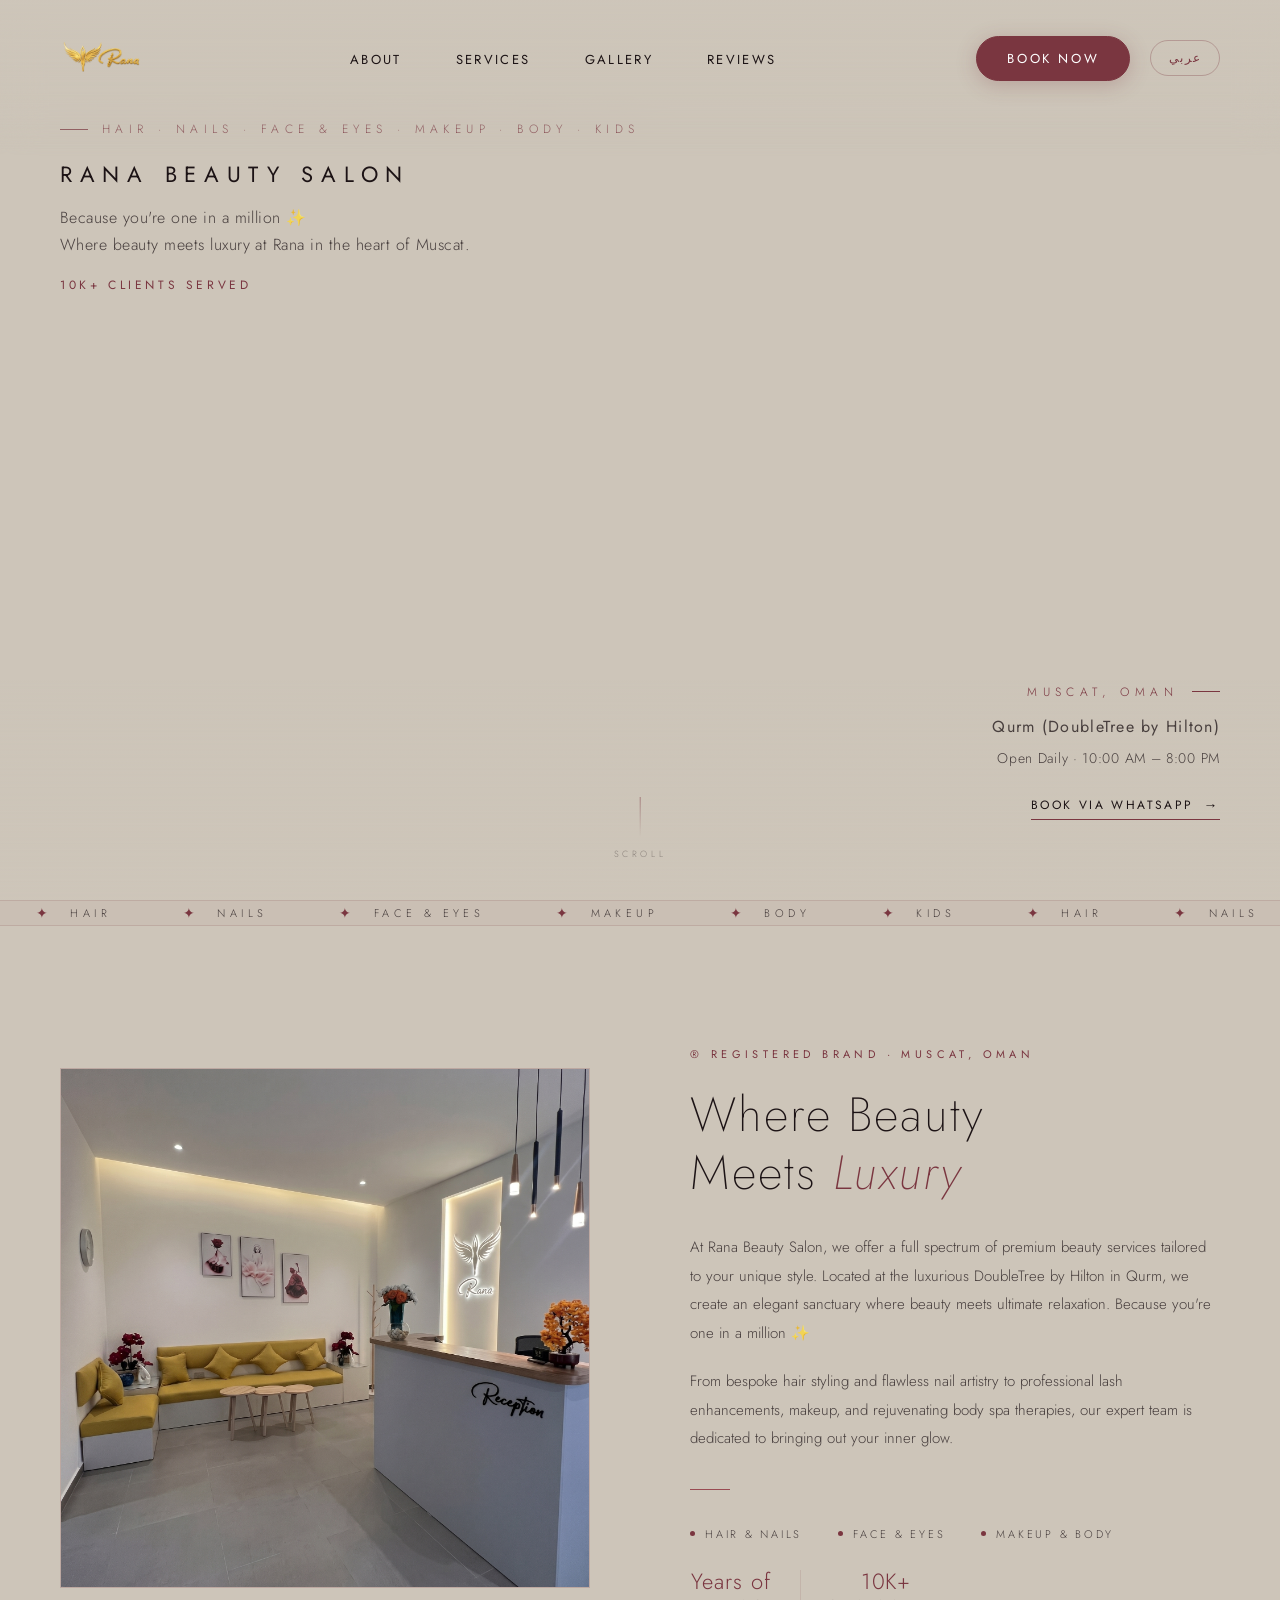
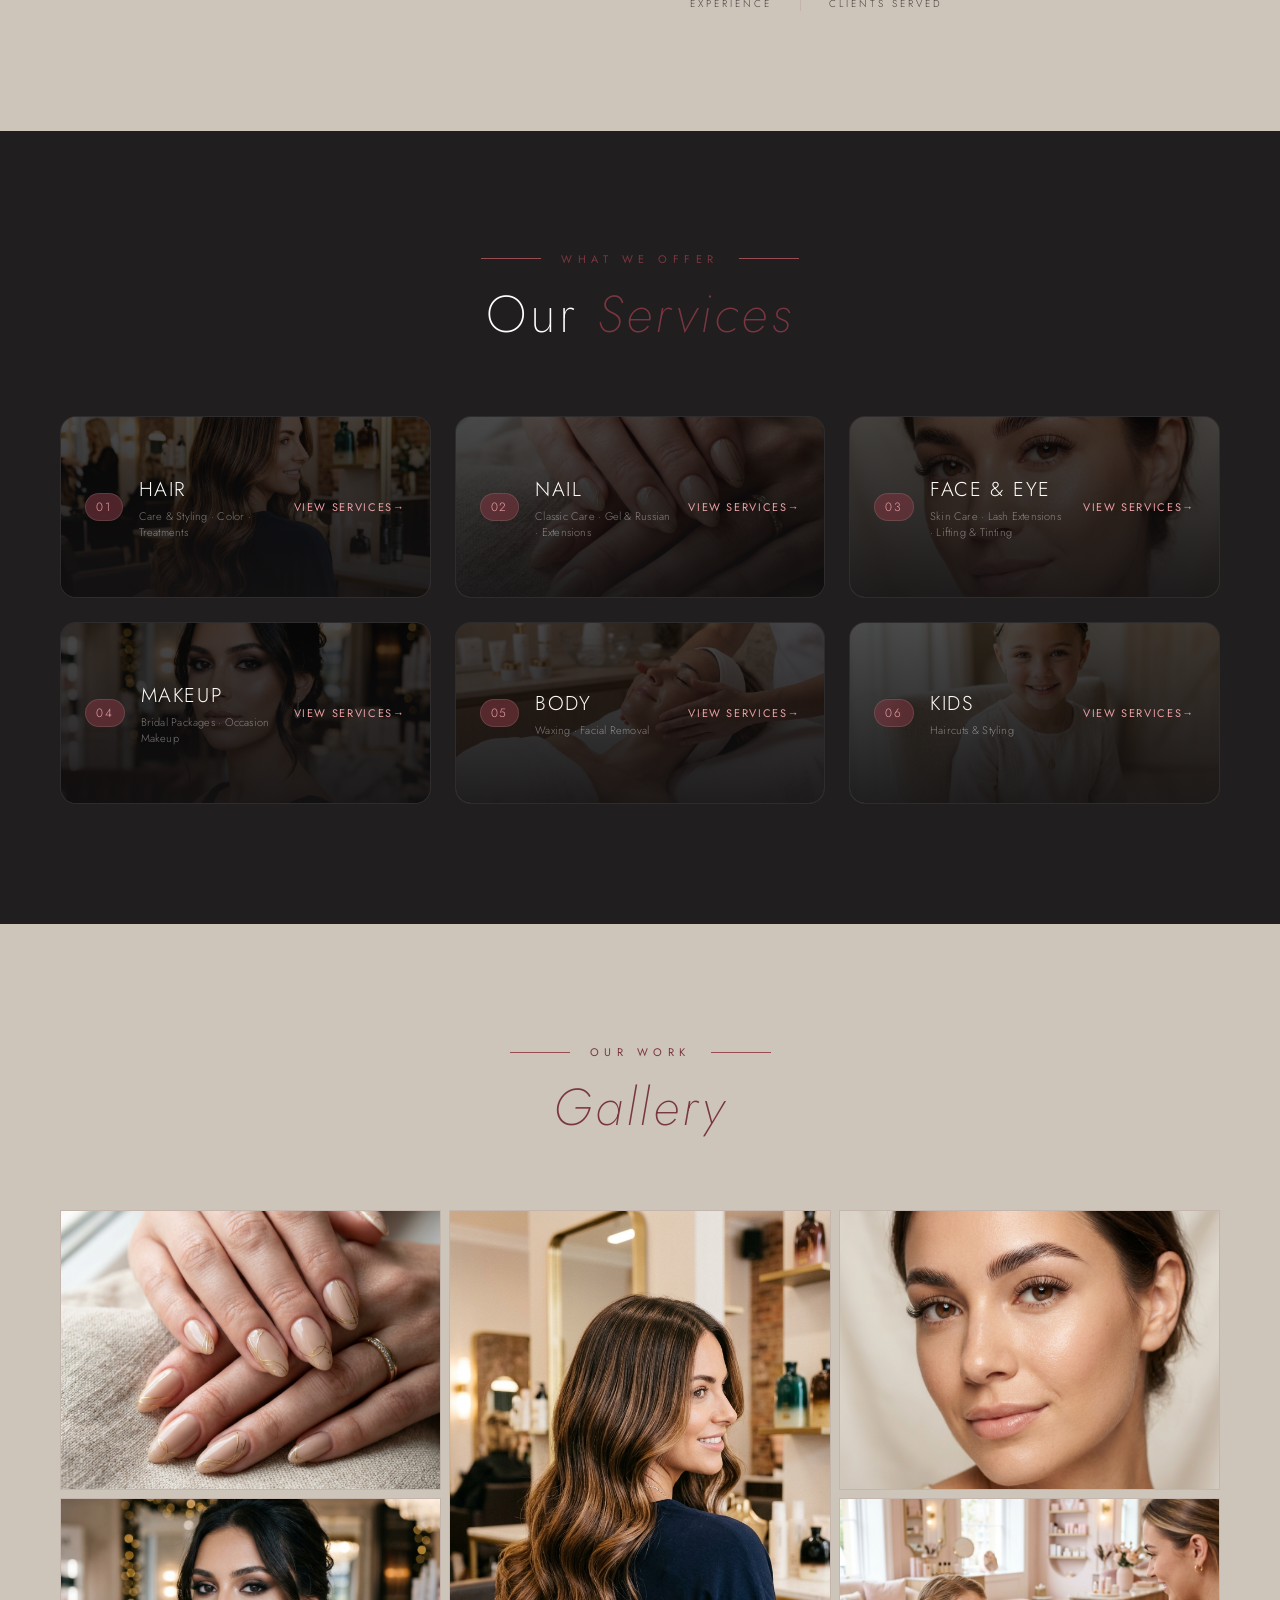
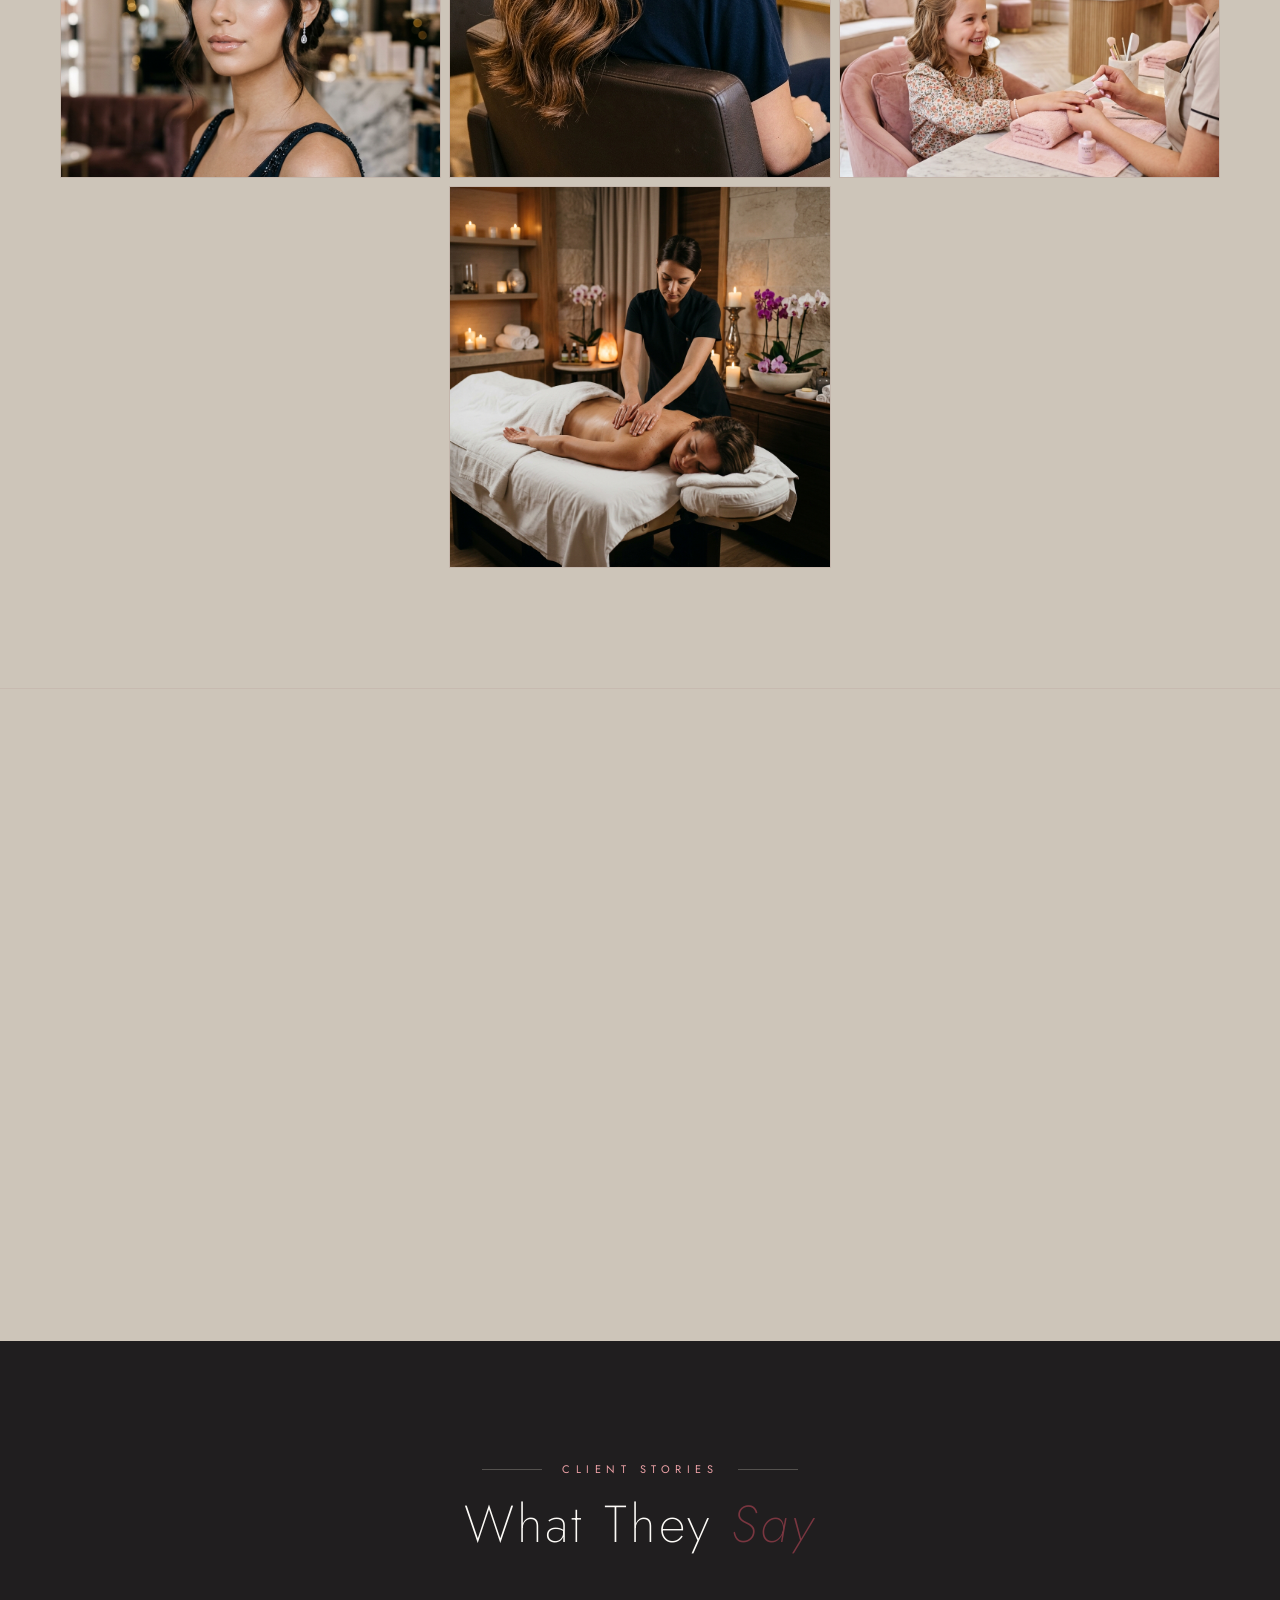
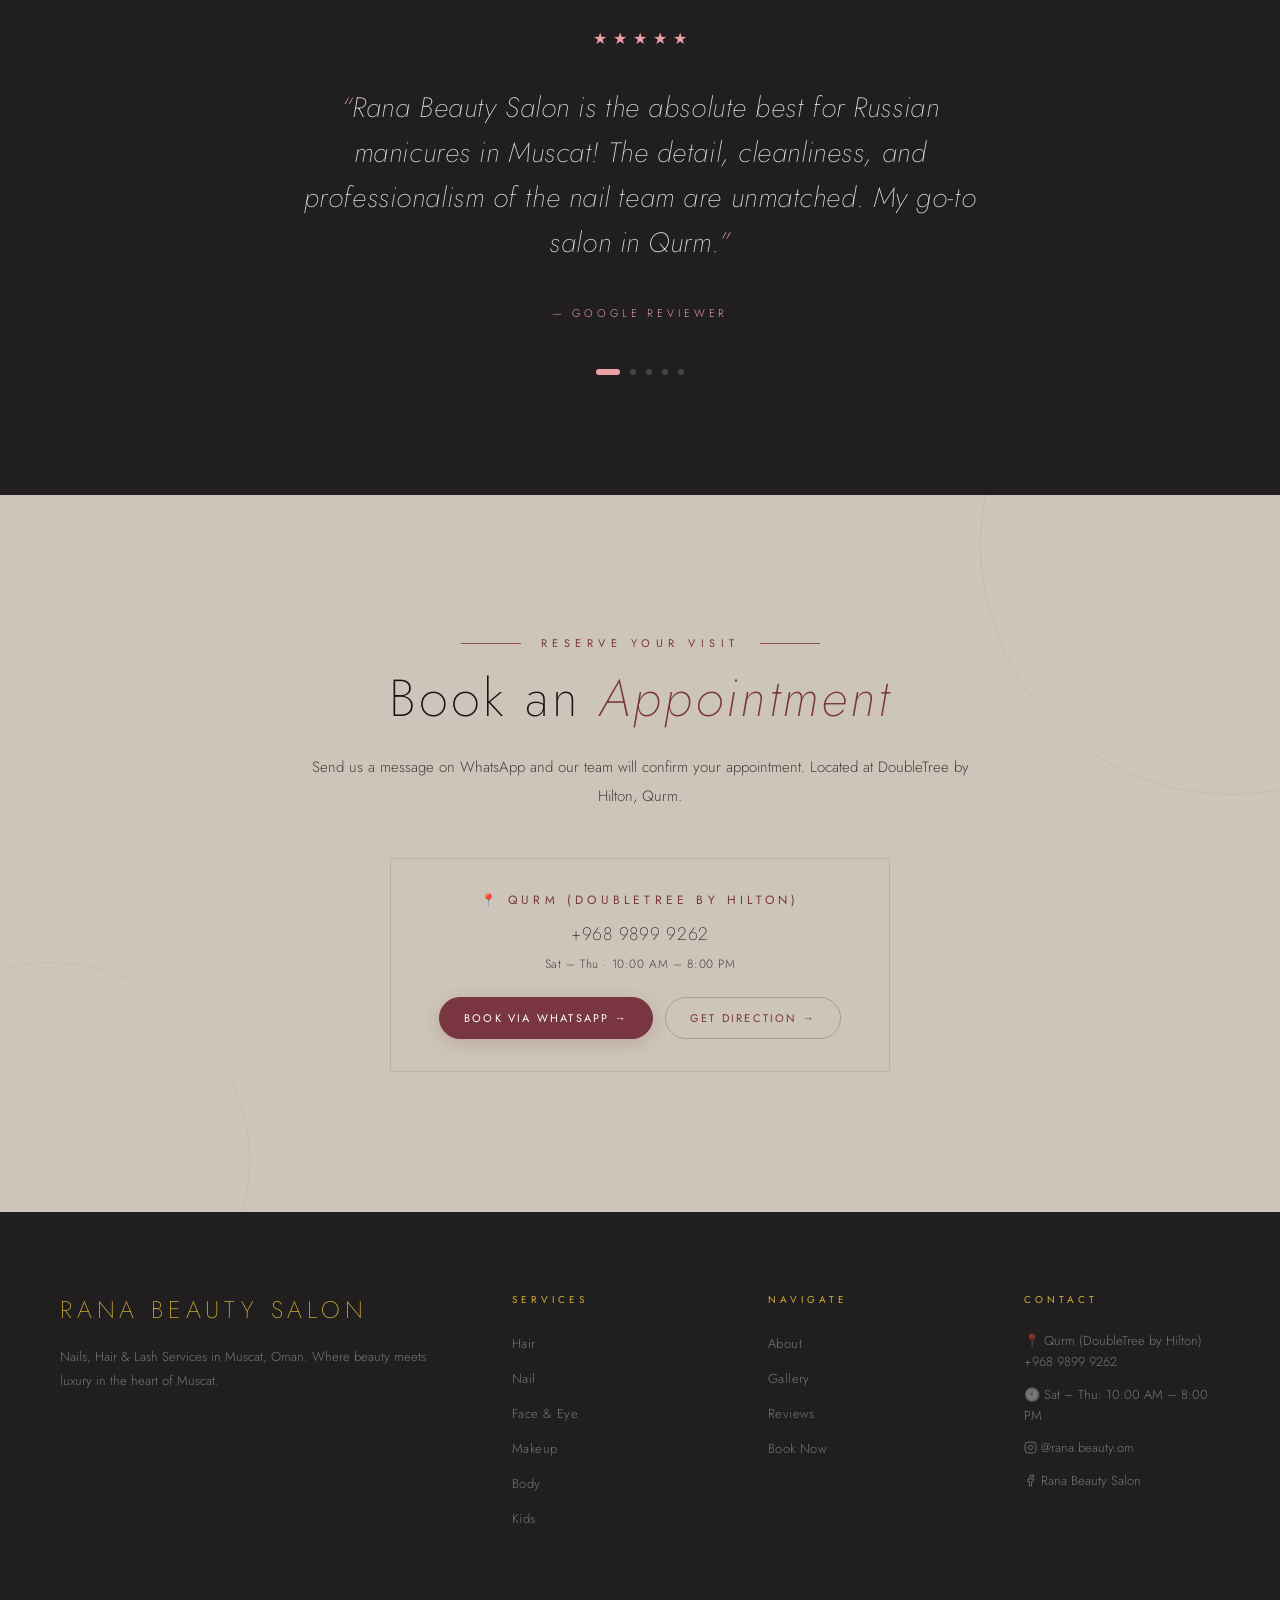
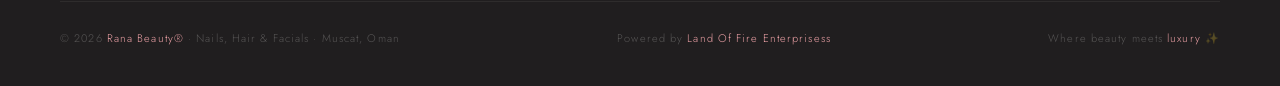
==== index.html @ b8556f8b "Optimize new logo for web rendering quality" ====
<!DOCTYPE html>
<html lang="en">

<head>
  <meta charset="UTF-8">
  <meta name="viewport" content="width=device-width, initial-scale=1.0">
  <title>Rana Beauty Salon — Nails, Hair &amp; Facials | Muscat, Oman</title>
  <meta name="description"
    content="Rana Beauty Salon — Premium nails, hair, facials and spa services in Qurm, Muscat, Oman. Book via WhatsApp.">

  <!-- Google Fonts: Jost -->
  <link rel="preconnect" href="https://fonts.googleapis.com">
  <link rel="preconnect" href="https://fonts.gstatic.com" crossorigin>
  <link href="https://fonts.googleapis.com/css2?family=Jost:wght@200;300;400&display=swap" rel="stylesheet">

  <!-- Styles -->
  <link rel="stylesheet" href="css/style.css?v=46">
</head>

<body>

  <!-- ── LOADER ──────────────────────────────── -->
  <div id="loader">
    <video id="loaderVideo" autoplay muted playsinline></video>
    <button id="skipBtn" class="loader-skip">Skip ✦</button>
  </div>

  <!-- ── NAVBAR ──────────────────────────────── -->
  <div id="navOverlay" class="nav-overlay"></div>
  <nav id="navbar" class="navbar">
    <div class="nav-logo">
      <a href="#">
        <img src="assets/logo_transparent.png?v=5" alt="Rana Beauty Salon">
      </a>
    </div>
    <button id="menuToggle" class="menu-toggle" aria-label="Menu">
      <span class="menu-bar"></span>
      <span class="menu-bar"></span>
      <span class="menu-bar"></span>
    </button>
    <ul class="nav-links">
      <li class="nav-links-lang"><a href="ar.html" class="lang-toggle">عربي</a></li>
      <li><a href="#about">About</a></li>
      <li><a href="#services">Services</a></li>
      <li><a href="#gallery">Gallery</a></li>
      <li><a href="#reviews">Reviews</a></li>
      <li class="nav-links-cta"><a href="#" onclick="openBookingModal(); return false;">Book Now</a></li>
    </ul>
    <div class="nav-actions">
      <a href="#" onclick="openBookingModal(); return false;" class="nav-cta">Book Now</a>
      <a href="ar.html" class="lang-toggle-desktop">عربي</a>
    </div>
  </nav>

  <!-- ── HERO ────────────────────────────────── -->
  <section id="hero">
    <canvas id="heroCanvas"></canvas>
    <div class="hero-gradient"></div>

    <!-- Top-left: Brand info -->
    <div class="hero-info-left">
      <div class="hero-overline">Hair · Nails · Face &amp; Eyes · Makeup · Body · Kids</div>
      <div class="hero-brand-name">Rana Beauty Salon</div>
      <p class="hero-tagline">Because you're one in a million ✨<br>Where beauty meets luxury at Rana in the heart of Muscat.</p>
      <div class="hero-est">10K+ Clients Served</div>
    </div>

    <!-- Bottom-right: Location & CTA -->
    <div class="hero-info-right">
      <div class="hero-location">Muscat, Oman</div>
      <div class="hero-branches">Qurm (DoubleTree by Hilton)</div>
      <div class="hero-hours">Open Daily · 10:00 AM – 8:00 PM</div>
      <a href="#" onclick="openBookingModal(); return false;" class="hero-book">
        Book via WhatsApp
        <span class="hero-book-arrow">→</span>
      </a>
    </div>

    <!-- Bottom-center: Stats (visible on mobile only) -->
    <div class="hero-info-bottom">
      <div class="hero-est">10K+ Clients Served</div>
    </div>

    <!-- Scroll indicator -->
    <div class="hero-scroll">
      <div class="hero-scroll-line"></div>
      <span class="hero-scroll-text">Scroll</span>
    </div>
  </section>

  <!-- ── MARQUEE ──────────────────────────────── -->
  <div class="marquee-section">
    <div class="marquee-track">
      <div class="marquee-item"><span>✦</span> Hair</div>
      <div class="marquee-item"><span>✦</span> Nails</div>
      <div class="marquee-item"><span>✦</span> Face &amp; Eyes</div>
      <div class="marquee-item"><span>✦</span> Makeup</div>
      <div class="marquee-item"><span>✦</span> Body</div>
      <div class="marquee-item"><span>✦</span> Kids</div>
      <div class="marquee-item"><span>✦</span> Hair</div>
      <div class="marquee-item"><span>✦</span> Nails</div>
      <div class="marquee-item"><span>✦</span> Face &amp; Eyes</div>
      <div class="marquee-item"><span>✦</span> Makeup</div>
      <div class="marquee-item"><span>✦</span> Body</div>
      <div class="marquee-item"><span>✦</span> Kids</div>
    </div>
    <div class="marquee-track" aria-hidden="true">
      <div class="marquee-item"><span>✦</span> Hair</div>
      <div class="marquee-item"><span>✦</span> Nails</div>
      <div class="marquee-item"><span>✦</span> Face &amp; Eyes</div>
      <div class="marquee-item"><span>✦</span> Makeup</div>
      <div class="marquee-item"><span>✦</span> Body</div>
      <div class="marquee-item"><span>✦</span> Kids</div>
      <div class="marquee-item"><span>✦</span> Hair</div>
      <div class="marquee-item"><span>✦</span> Nails</div>
      <div class="marquee-item"><span>✦</span> Face &amp; Eyes</div>
      <div class="marquee-item"><span>✦</span> Makeup</div>
      <div class="marquee-item"><span>✦</span> Body</div>
      <div class="marquee-item"><span>✦</span> Kids</div>
    </div>
  </div>

  <!-- ── ABOUT ────────────────────────────────── -->
  <section id="about">
    <div class="about-visual reveal">
      <div class="about-img-frame">
        <img src="assets/Rana_beauty_salon_about.jpeg" alt="Rana Beauty Salon Interior">
      </div>
    </div>
    <div class="about-text">
      <div class="about-text-top reveal">®️ Registered Brand · Muscat, Oman</div>
      <h2 class="about-heading reveal reveal-delay-1">Where Beauty<br>Meets <em>Luxury</em></h2>
      <p class="about-body reveal reveal-delay-2">
        At Rana Beauty Salon, we offer a full spectrum of premium beauty services tailored to your unique style. Located at the luxurious DoubleTree by Hilton in Qurm, we create an elegant sanctuary where beauty meets ultimate relaxation. Because you're one in a million ✨
      </p>
      <p class="about-body reveal reveal-delay-3">
        From bespoke hair styling and flawless nail artistry to professional lash enhancements, makeup, and rejuvenating body spa therapies, our expert team is dedicated to bringing out your inner glow.
      </p>
      <div class="about-divider reveal"></div>
      <div class="about-features reveal">
        <div class="about-feature">Hair &amp; Nails</div>
        <div class="about-feature">Face &amp; Eyes</div>
        <div class="about-feature">Makeup &amp; Body</div>
      </div>
      <div class="about-stats reveal">
        <div class="about-stat-item">
          <span class="about-stat-value">Years of</span>
          <span class="about-stat-desc">Experience</span>
        </div>
        <div class="about-stat-item">
          <span class="about-stat-value">10K+</span>
          <span class="about-stat-desc">Clients Served</span>
        </div>
      </div>
    </div>
  </section>

  <!-- ── SERVICES ─────────────────────────────── -->
  <section id="services">
    <div class="section-header reveal">
      <div class="section-overline">What We Offer</div>
      <h2 class="section-title"><span style="color: #fff;">Our</span> <em>Services</em></h2>
    </div>
    <!-- Category Cards Grid -->
    <div class="category-cards-grid">

      <!-- ─── CATEGORY CARD 1: HAIR ─── -->
      <div class="category-card" id="card-hair">
        <div class="category-card-header">
          <img class="category-card-bg" src="assets/service_cat_hair.png" alt="Hair Services">
          <div class="category-card-overlay"></div>
          <div class="category-card-header-content">
            <span class="category-card-num">01</span>
            <div class="category-card-titles">
              <h3 class="category-card-title">Hair</h3>
              <p class="category-card-desc">Care &amp; Styling · Color · Treatments</p>
            </div>
            <span class="category-card-action">View Services</span>
          </div>
        </div>
        <div class="category-card-content">
          <div class="category-card-content-inner">
            <div class="subcategory-banner">
              <img src="assets/service_hair_styling.png" alt="Care & Styling">
            </div>
            <div class="services-subcategory">Care &amp; Styling</div>
            <div class="services-list">
              <div class="service-item">
                <div class="service-item-name">Style Cut</div>
                <div class="service-item-duration">40 min – 1 hr, 15 min</div>
                <div class="service-item-price">from OMR 15</div>
              </div>
              <div class="service-item">
                <div class="service-item-name">Trim Cut</div>
                <div class="service-item-duration">20 min – 45 min</div>
                <div class="service-item-price">from OMR 5</div>
              </div>
              <div class="service-item">
                <div class="service-item-name">Face Frame</div>
                <div class="service-item-duration">2 hr</div>
                <div class="service-item-price">OMR 20</div>
              </div>
              <div class="service-item">
                <div class="service-item-name">Blow Dry</div>
                <div class="service-item-duration">30 min – 1 hr</div>
                <div class="service-item-price">from OMR 10</div>
              </div>
              <div class="service-item">
                <div class="service-item-name">Unlimited Blow Dry (1 Month)</div>
                <div class="service-item-duration">1 hr</div>
                <div class="service-item-price">OMR 35</div>
              </div>
              <div class="service-item">
                <div class="service-item-name">Babyliss Retro Hair</div>
                <div class="service-item-duration">1 hr – 2 hr, 30 min</div>
                <div class="service-item-price">from OMR 25</div>
              </div>
              <div class="service-item">
                <div class="service-item-name">Hair Upstyles</div>
                <div class="service-item-duration">1 hr, 30 min – 2 hr</div>
                <div class="service-item-price">from OMR 20</div>
              </div>
              <div class="service-item">
                <div class="service-item-name">Consultancy</div>
                <div class="service-item-duration">10 min</div>
                <div class="service-item-price">Free</div>
              </div>
              <div class="service-item">
                <div class="service-item-name">Hair Wash</div>
                <div class="service-item-duration">15 min</div>
                <div class="service-item-price">OMR 3</div>
              </div>
              <div class="service-item">
                <div class="service-item-name">Hair Dust Cleaning</div>
                <div class="service-item-duration">1 hr</div>
                <div class="service-item-price">OMR 20</div>
              </div>
            </div>

            <div class="services-subcategory">Color &amp; Extensions</div>
            <div class="services-list">
              <div class="service-item">
                <div class="service-item-name">Root Color</div>
                <div class="service-item-duration">2 hr</div>
                <div class="service-item-price">OMR 20</div>
              </div>
              <div class="service-item">
                <div class="service-item-name">Full Color</div>
                <div class="service-item-duration">1 hr, 30 min</div>
                <div class="service-item-price">from OMR 25</div>
              </div>
              <div class="service-item">
                <div class="service-item-name">Toner</div>
                <div class="service-item-duration">40 min</div>
                <div class="service-item-price">from OMR 10</div>
              </div>
              <div class="service-item">
                <div class="service-item-name">Highlight Frame</div>
                <div class="service-item-duration">2 hr</div>
                <div class="service-item-price">OMR 20</div>
              </div>
              <div class="service-item">
                <div class="service-item-name">Partial Highlights</div>
                <div class="service-item-duration">3 hr</div>
                <div class="service-item-price">from OMR 20</div>
              </div>
              <div class="service-item">
                <div class="service-item-name">Full Highlights</div>
                <div class="service-item-duration">4 hr, 30 min – 5 hr</div>
                <div class="service-item-price">from OMR 35</div>
              </div>
              <div class="service-item">
                <div class="service-item-name">Hair Extension Application</div>
                <div class="service-item-duration">1 hr</div>
                <div class="service-item-price">from OMR 50</div>
              </div>
            </div>

            <div class="services-subcategory">Premium Treatments</div>
            <div class="services-list">
              <div class="service-item discount">
                <div class="service-item-name">
                  Brazilian Style Keratin
                  <span class="price-discount-badge">Save 20%</span>
                </div>
                <div class="service-item-duration">2 hr, 30 min – 5 hr</div>
                <div class="service-item-price">
                  <span class="price-old">OMR 35</span>
                  <span class="price-current">from OMR 28</span>
                </div>
              </div>
              <div class="service-item discount">
                <div class="service-item-name">
                  Organic Botox
                  <span class="price-discount-badge">Save 20%</span>
                </div>
                <div class="service-item-duration">1 hr, 30 min – 2 hr, 30 min</div>
                <div class="service-item-price">
                  <span class="price-old">OMR 25</span>
                  <span class="price-current">from OMR 20</span>
                </div>
              </div>
              <div class="service-item discount">
                <div class="service-item-name">
                  Protein Treatment
                  <span class="price-discount-badge">Save 20%</span>
                </div>
                <div class="service-item-duration">2 hr, 30 min – 4 hr, 30 min</div>
                <div class="service-item-price">
                  <span class="price-old">OMR 30</span>
                  <span class="price-current">from OMR 24</span>
                </div>
              </div>
              <div class="service-item">
                <div class="service-item-name">Renewal Treatment</div>
                <div class="service-item-duration">1 hr</div>
                <div class="service-item-price">from OMR 20</div>
              </div>
              <div class="service-item">
                <div class="service-item-name">Hydration Treatment</div>
                <div class="service-item-duration">1 hr</div>
                <div class="service-item-price">from OMR 20</div>
              </div>
              <div class="service-item discount">
                <div class="service-item-name">
                  Scalp Care
                  <span class="price-discount-badge">Save 20%</span>
                </div>
                <div class="service-item-duration">1 hr</div>
                <div class="service-item-price">
                  <span class="price-old">OMR 20</span>
                  <span class="price-current">from OMR 16</span>
                </div>
              </div>
              <div class="service-item">
                <div class="service-item-name">Hair Fall Treatment (5 Sessions)</div>
                <div class="service-item-duration">30 min</div>
                <div class="service-item-price">OMR 25</div>
              </div>
              <div class="service-item">
                <div class="service-item-name">Hair Treatment (After Coloring)</div>
                <div class="service-item-duration">30 min</div>
                <div class="service-item-price">OMR 10</div>
              </div>
              <div class="service-item">
                <div class="service-item-name">Hair Spa</div>
                <div class="service-item-duration">30 min</div>
                <div class="service-item-price">OMR 10</div>
              </div>
            </div>
          </div>
        </div>
      </div>

      <!-- ─── CATEGORY CARD 2: NAIL ─── -->
      <div class="category-card" id="card-nail">
        <div class="category-card-header">
          <img class="category-card-bg" src="assets/service_cat_nail.png" alt="Nail Services">
          <div class="category-card-overlay"></div>
          <div class="category-card-header-content">
            <span class="category-card-num">02</span>
            <div class="category-card-titles">
              <h3 class="category-card-title">Nail</h3>
              <p class="category-card-desc">Classic Care · Gel &amp; Russian · Extensions</p>
            </div>
            <span class="category-card-action">View Services</span>
          </div>
        </div>
        <div class="category-card-content">
          <div class="category-card-content-inner">
            <div class="services-subcategory">Classic Care</div>
            <div class="services-list">
              <div class="service-item">
                <div class="service-item-name">Manicure &amp; Pedicure (No Polish)</div>
                <div class="service-item-duration">1 hr</div>
                <div class="service-item-price">OMR 15</div>
              </div>
              <div class="service-item">
                <div class="service-item-name">Manicure &amp; Pedicure (Normal Polish)</div>
                <div class="service-item-duration">1 hr</div>
                <div class="service-item-price">OMR 18</div>
              </div>
              <div class="service-item">
                <div class="service-item-name">Classic Machine Manicure (No Polish / Normal Polish)</div>
                <div class="service-item-duration">—</div>
                <div class="service-item-price">OMR 8.5 / OMR 10</div>
              </div>
              <div class="service-item">
                <div class="service-item-name">Classic Machine Pedicure (No Polish / Normal Polish)</div>
                <div class="service-item-duration">—</div>
                <div class="service-item-price">OMR 8.5 / OMR 10</div>
              </div>
              <div class="service-item">
                <div class="service-item-name">Foot Spa Massage</div>
                <div class="service-item-duration">45 min</div>
                <div class="service-item-price">OMR 15</div>
              </div>
            </div>

            <div class="subcategory-banner">
              <img src="assets/service_gel_manicure.png" alt="Gel & Russian Polish">
            </div>
            <div class="services-subcategory">Gel &amp; Russian Polish</div>
            <div class="services-list">
              <div class="service-item">
                <div class="service-item-name">Russian Manicure Gel Polish</div>
                <div class="service-item-duration">2 hr</div>
                <div class="service-item-price">OMR 18</div>
              </div>
              <div class="service-item">
                <div class="service-item-name">Russian Smart Gel Polish Pedicure</div>
                <div class="service-item-duration">1 hr, 30 min</div>
                <div class="service-item-price">OMR 18</div>
              </div>
              <div class="service-item">
                <div class="service-item-name">Manicure &amp; Pedicure (Gel Polish)</div>
                <div class="service-item-duration">1 hr</div>
                <div class="service-item-price">OMR 38</div>
              </div>
              <div class="service-item">
                <div class="service-item-name">Manicure French Gel Polish</div>
                <div class="service-item-duration">2 hr</div>
                <div class="service-item-price">OMR 19</div>
              </div>
              <div class="service-item">
                <div class="service-item-name">Gel Polish Application (Without Manicure / Pedicure)</div>
                <div class="service-item-duration">—</div>
                <div class="service-item-price">OMR 11 / OMR 12</div>
              </div>
              <div class="service-item">
                <div class="service-item-name">Normal Polish</div>
                <div class="service-item-duration">20 min</div>
                <div class="service-item-price">OMR 3</div>
              </div>
            </div>

            <div class="subcategory-banner">
              <img src="assets/service_acrylic_extensions.png" alt="Extensions & Repair">
            </div>
            <div class="services-subcategory">Extensions &amp; Repair</div>
            <div class="services-list">
              <div class="service-item">
                <div class="service-item-name">Acrylic Extension</div>
                <div class="service-item-duration">1 hr</div>
                <div class="service-item-price">OMR 25</div>
              </div>
              <div class="service-item">
                <div class="service-item-name">Polygel Extension</div>
                <div class="service-item-duration">2 hr, 45 min</div>
                <div class="service-item-price">OMR 37</div>
              </div>
              <div class="service-item">
                <div class="service-item-name">Nail Tips (Gel)</div>
                <div class="service-item-duration">1 hr, 20 min</div>
                <div class="service-item-price">OMR 19</div>
              </div>
              <div class="service-item">
                <div class="service-item-name">Manicure &amp; Hard Gel</div>
                <div class="service-item-duration">1 hr, 45 min</div>
                <div class="service-item-price">OMR 27</div>
              </div>
              <div class="service-item">
                <div class="service-item-name">Extension Refill (Without Manicure)</div>
                <div class="service-item-duration">20 min</div>
                <div class="service-item-price">OMR 8</div>
              </div>
              <div class="service-item">
                <div class="service-item-name">Nail Repair</div>
                <div class="service-item-duration">30 min</div>
                <div class="service-item-price">OMR 2</div>
              </div>
              <div class="service-item">
                <div class="service-item-name">Cut &amp; File</div>
                <div class="service-item-duration">15 min</div>
                <div class="service-item-price">OMR 5</div>
              </div>
            </div>

            <div class="subcategory-banner">
              <img src="assets/service_nail_art.png" alt="Art & Add-ons">
            </div>
            <div class="services-subcategory">Art &amp; Add-ons</div>
            <div class="services-list">
              <div class="service-item">
                <div class="service-item-name">Nail Art (Per Finger)</div>
                <div class="service-item-duration">30 min</div>
                <div class="service-item-price">OMR 2</div>
              </div>
              <div class="service-item">
                <div class="service-item-name">Chrome</div>
                <div class="service-item-duration">15 min</div>
                <div class="service-item-price">OMR 2</div>
              </div>
              <div class="service-item">
                <div class="service-item-name">Ombre</div>
                <div class="service-item-duration">15 min</div>
                <div class="service-item-price">OMR 2</div>
              </div>
              <div class="service-item">
                <div class="service-item-name">Powder Design Application</div>
                <div class="service-item-duration">5 min</div>
                <div class="service-item-price">OMR 3</div>
              </div>
            </div>

            <div class="services-subcategory">Removals</div>
            <div class="services-list">
              <div class="service-item">
                <div class="service-item-name">Gel Removal</div>
                <div class="service-item-duration">30 min</div>
                <div class="service-item-price">OMR 2</div>
              </div>
              <div class="service-item">
                <div class="service-item-name">Gel Extension Removal</div>
                <div class="service-item-duration">20 min</div>
                <div class="service-item-price">OMR 4</div>
              </div>
            </div>
          </div>
        </div>
      </div>

      <!-- ─── CATEGORY CARD 3: FACE & EYE ─── -->
      <div class="category-card" id="card-face">
        <div class="category-card-header">
          <img class="category-card-bg" src="assets/service_cat_face.png" alt="Face &amp; Eye Services">
          <div class="category-card-overlay"></div>
          <div class="category-card-header-content">
            <span class="category-card-num">03</span>
            <div class="category-card-titles">
              <h3 class="category-card-title">Face &amp; Eye</h3>
              <p class="category-card-desc">Skin Care · Lash Extensions · Lifting &amp; Tinting</p>
            </div>
            <span class="category-card-action">View Services</span>
          </div>
        </div>
        <div class="category-card-content">
          <div class="category-card-content-inner">
            <div class="subcategory-banner">
              <img src="assets/service_facials.png" alt="Skin Care">
            </div>
            <div class="services-subcategory">Skin Care</div>
            <div class="services-list">
              <div class="service-item">
                <div class="service-item-name">Hydro Facial</div>
                <div class="service-item-duration">45 min</div>
                <div class="service-item-price">OMR 20</div>
              </div>
              <div class="service-item">
                <div class="service-item-name">Vitamin Treatment</div>
                <div class="service-item-duration">30 min</div>
                <div class="service-item-price">OMR 10</div>
              </div>
              <div class="service-item">
                <div class="service-item-name">Collagen Treatment</div>
                <div class="service-item-duration">1 hr</div>
                <div class="service-item-price">OMR 10</div>
              </div>
              <div class="service-item">
                <div class="service-item-name">Charcoal Masking</div>
                <div class="service-item-duration">30 min</div>
                <div class="service-item-price">OMR 10</div>
              </div>
            </div>

            <div class="services-subcategory">Lash Extensions</div>
            <div class="services-list">
              <div class="service-item">
                <div class="service-item-name">Classic Lash Extensions</div>
                <div class="service-item-duration">1 hr, 30 min</div>
                <div class="service-item-price">from OMR 28</div>
              </div>
              <div class="service-item">
                <div class="service-item-name">2D Volume Lashes</div>
                <div class="service-item-duration">1 hr, 20 min</div>
                <div class="service-item-price">OMR 30</div>
              </div>
              <div class="service-item">
                <div class="service-item-name">3D Volume Lashes</div>
                <div class="service-item-duration">1 hr, 30 min</div>
                <div class="service-item-price">OMR 35</div>
              </div>
              <div class="service-item">
                <div class="service-item-name">4D Volume Lashes</div>
                <div class="service-item-duration">1 hr, 40 min</div>
                <div class="service-item-price">OMR 40</div>
              </div>
              <div class="service-item">
                <div class="service-item-name">Mega Volume Lashes</div>
                <div class="service-item-duration">1 hr, 40 min</div>
                <div class="service-item-price">OMR 45</div>
              </div>
              <div class="service-item">
                <div class="service-item-name">Special Effect Lashes (Kylie / Wet / Eyeliner / American / Doll / Cat Eye)</div>
                <div class="service-item-duration">1 hr, 30 min</div>
                <div class="service-item-price">from OMR 40</div>
              </div>
              <div class="service-item">
                <div class="service-item-name">Corner Eyelashes</div>
                <div class="service-item-duration">1 hr</div>
                <div class="service-item-price">OMR 15</div>
              </div>
            </div>

            <div class="services-subcategory">Lash Refills</div>
            <div class="services-list">
              <div class="service-item">
                <div class="service-item-name">Classic Refill (2 Weeks)</div>
                <div class="service-item-duration">1 hr</div>
                <div class="service-item-price">OMR 20</div>
              </div>
              <div class="service-item">
                <div class="service-item-name">2D + Kylie Effect Refill</div>
                <div class="service-item-duration">1 hr</div>
                <div class="service-item-price">OMR 22</div>
              </div>
              <div class="service-item">
                <div class="service-item-name">3D Volume Refill</div>
                <div class="service-item-duration">1 hr</div>
                <div class="service-item-price">from OMR 25</div>
              </div>
              <div class="service-item">
                <div class="service-item-name">Mega Volume Refill</div>
                <div class="service-item-duration">1 hr</div>
                <div class="service-item-price">OMR 24</div>
              </div>
              <div class="service-item">
                <div class="service-item-name">Lash Removal</div>
                <div class="service-item-duration">1 hr</div>
                <div class="service-item-price">OMR 4</div>
              </div>
            </div>

            <div class="services-subcategory">Lifting, Tinting &amp; Shaping</div>
            <div class="services-list">
              <div class="service-item">
                <div class="service-item-name">Eyelash Lifting</div>
                <div class="service-item-duration">1 hr</div>
                <div class="service-item-price">OMR 15</div>
              </div>
              <div class="service-item">
                <div class="service-item-name">Eyebrow Lamination</div>
                <div class="service-item-duration">1 hr</div>
                <div class="service-item-price">OMR 15</div>
              </div>
              <div class="service-item">
                <div class="service-item-name">Eyebrow Tinting</div>
                <div class="service-item-duration">20 min</div>
                <div class="service-item-price">OMR 8</div>
              </div>
              <div class="service-item">
                <div class="service-item-name">Eyelash Tinting</div>
                <div class="service-item-duration">20 min</div>
                <div class="service-item-price">OMR 8</div>
              </div>
              <div class="service-item">
                <div class="service-item-name">Lash Tinting &amp; Brows</div>
                <div class="service-item-duration">20 min</div>
                <div class="service-item-price">from OMR 5</div>
              </div>
              <div class="service-item">
                <div class="service-item-name">Eyebrow Shaping</div>
                <div class="service-item-duration">20 min</div>
                <div class="service-item-price">OMR 5</div>
              </div>
            </div>

            <div class="services-subcategory">Permanent Makeup</div>
            <div class="services-list">
              <div class="service-item">
                <div class="service-item-name">Eyebrows Permanent Makeup</div>
                <div class="service-item-duration">2 hr, 30 min</div>
                <div class="service-item-price">OMR 100</div>
              </div>
              <div class="service-item">
                <div class="service-item-name">Lips Permanent Makeup</div>
                <div class="service-item-duration">1 hr</div>
                <div class="service-item-price">OMR 75</div>
              </div>
              <div class="service-item">
                <div class="service-item-name">Eye Permanent Makeup</div>
                <div class="service-item-duration">2 hr, 30 min</div>
                <div class="service-item-price">OMR 50</div>
              </div>
            </div>
          </div>
        </div>
      </div>

      <!-- ─── CATEGORY CARD 4: MAKEUP ─── -->
      <div class="category-card" id="card-makeup">
        <div class="category-card-header">
          <img class="category-card-bg" src="assets/service_cat_makeup.png" alt="Makeup Services">
          <div class="category-card-overlay"></div>
          <div class="category-card-header-content">
            <span class="category-card-num">04</span>
            <div class="category-card-titles">
              <h3 class="category-card-title">Makeup</h3>
              <p class="category-card-desc">Bridal Packages · Occasion Makeup</p>
            </div>
            <span class="category-card-action">View Services</span>
          </div>
        </div>
        <div class="category-card-content">
          <div class="category-card-content-inner">
            <div class="services-subcategory">Bridal &amp; Packages</div>
            <div class="services-list">
              <div class="service-item">
                <div class="service-item-name">Bridal Package (Facial, Gel Mani/Pedi, Brows, Hair, Makeup)</div>
                <div class="service-item-duration">10 hr</div>
                <div class="service-item-price">OMR 250</div>
              </div>
              <div class="service-item">
                <div class="service-item-name">Bridal Makeup</div>
                <div class="service-item-duration">3 hr</div>
                <div class="service-item-price">OMR 125</div>
              </div>
            </div>

            <div class="services-subcategory">Occasion Makeup</div>
            <div class="services-list">
              <div class="service-item">
                <div class="service-item-name">Engagement Makeup</div>
                <div class="service-item-duration">2 hr</div>
                <div class="service-item-price">OMR 85</div>
              </div>
              <div class="service-item">
                <div class="service-item-name">Arabic Makeup</div>
                <div class="service-item-duration">2 hr</div>
                <div class="service-item-price">OMR 40</div>
              </div>
              <div class="service-item">
                <div class="service-item-name">Halloween Makeup</div>
                <div class="service-item-duration">2 hr</div>
                <div class="service-item-price">OMR 50</div>
              </div>
              <div class="service-item">
                <div class="service-item-name">Light Makeup</div>
                <div class="service-item-duration">1 hr, 30 min</div>
                <div class="service-item-price">OMR 30</div>
              </div>
            </div>
          </div>
        </div>
      </div>

      <!-- ─── CATEGORY CARD 5: BODY ─── -->
      <div class="category-card" id="card-body">
        <div class="category-card-header">
          <img class="category-card-bg" src="assets/service_cat_body.png" alt="Body Services">
          <div class="category-card-overlay"></div>
          <div class="category-card-header-content">
            <span class="category-card-num">05</span>
            <div class="category-card-titles">
              <h3 class="category-card-title">Body</h3>
              <p class="category-card-desc">Waxing · Facial Removal</p>
            </div>
            <span class="category-card-action">View Services</span>
          </div>
        </div>
        <div class="category-card-content">
          <div class="category-card-content-inner">
            <div class="services-subcategory">Waxing &amp; Hair Removal</div>
            <div class="services-list">
              <div class="service-item">
                <div class="service-item-name">Full Body</div>
                <div class="service-item-duration">1 hr</div>
                <div class="service-item-price">OMR 27</div>
              </div>
              <div class="service-item">
                <div class="service-item-name">Full Legs</div>
                <div class="service-item-duration">35 min</div>
                <div class="service-item-price">OMR 12</div>
              </div>
              <div class="service-item">
                <div class="service-item-name">Half Legs</div>
                <div class="service-item-duration">25 min</div>
                <div class="service-item-price">OMR 9</div>
              </div>
              <div class="service-item">
                <div class="service-item-name">Full Arms</div>
                <div class="service-item-duration">30 min</div>
                <div class="service-item-price">OMR 8</div>
              </div>
              <div class="service-item">
                <div class="service-item-name">Half Arms</div>
                <div class="service-item-duration">20 min</div>
                <div class="service-item-price">OMR 6</div>
              </div>
              <div class="service-item">
                <div class="service-item-name">Underarm</div>
                <div class="service-item-duration">30 min</div>
                <div class="service-item-price">OMR 3</div>
              </div>
              <div class="service-item">
                <div class="service-item-name">Full Bikini</div>
                <div class="service-item-duration">35 min</div>
                <div class="service-item-price">OMR 13</div>
              </div>
            </div>

            <div class="services-subcategory">Facial Removal</div>
            <div class="services-list">
              <div class="service-item">
                <div class="service-item-name">Face Shaving</div>
                <div class="service-item-duration">45 min</div>
                <div class="service-item-price">OMR 3</div>
              </div>
              <div class="service-item">
                <div class="service-item-name">Upper Lip</div>
                <div class="service-item-duration">10 min</div>
                <div class="service-item-price">OMR 2</div>
              </div>
            </div>
          </div>
        </div>
      </div>

      <!-- ─── CATEGORY CARD 6: KIDS ─── -->
      <div class="category-card" id="card-kids">
        <div class="category-card-header">
          <img class="category-card-bg" src="assets/service_cat_kids.png" alt="Kids Services">
          <div class="category-card-overlay"></div>
          <div class="category-card-header-content">
            <span class="category-card-num">06</span>
            <div class="category-card-titles">
              <h3 class="category-card-title">Kids</h3>
              <p class="category-card-desc">Haircuts &amp; Styling</p>
            </div>
            <span class="category-card-action">View Services</span>
          </div>
        </div>
        <div class="category-card-content">
          <div class="category-card-content-inner">
            <div class="services-subcategory">Haircuts</div>
            <div class="services-list">
              <div class="service-item">
                <div class="service-item-name">Boys Haircut</div>
                <div class="service-item-duration">1 hr</div>
                <div class="service-item-price">OMR 7</div>
              </div>
              <div class="service-item">
                <div class="service-item-name">Kids Haircut (Above 5 cm)</div>
                <div class="service-item-duration">40 min</div>
                <div class="service-item-price">OMR 10</div>
              </div>
              <div class="service-item">
                <div class="service-item-name">Kids Haircut Trim (Up to 5 cm) &amp; Blow Dry</div>
                <div class="service-item-duration">30 min</div>
                <div class="service-item-price">from OMR 8</div>
              </div>
            </div>
          </div>
        </div>
      </div>

    </div>
  </section>

  <!-- ── GALLERY ──────────────────────────────── -->
  <section id="gallery">
    <div class="section-header reveal">
      <div class="section-overline">Our Work</div>
      <h2 class="section-title"><em>Gallery</em></h2>
    </div>
    <div class="gallery-grid">
      <div class="gallery-item reveal">
        <img src="assets/gallery_1.png?v=3" alt="Russian Manicure &amp; Nail Art">
        <div class="gallery-label">Nails</div>
      </div>
      <div class="gallery-item reveal reveal-delay-1">
        <img src="assets/gallery_2.png?v=3" alt="Premium Hair Styling &amp; Blow Dry">
        <div class="gallery-label">Hair</div>
      </div>
      <div class="gallery-item reveal reveal-delay-2">
        <img src="assets/gallery_3.png?v=3" alt="Professional Lash Extensions">
        <div class="gallery-label">Face &amp; Eyes</div>
      </div>
      <div class="gallery-item reveal">
        <img src="assets/gallery_4.png?v=3" alt="Bridal &amp; Evening Glam Makeup">
        <div class="gallery-label">Makeup</div>
      </div>
      <div class="gallery-item reveal reveal-delay-1">
        <img src="assets/gallery_5.png?v=3" alt="Luxury Spa Body massage and hot stones">
        <div class="gallery-label">Body</div>
      </div>
      <div class="gallery-item reveal reveal-delay-2">
        <img src="assets/gallery_6.png?v=3" alt="Gentle kids nail and manicure pampering">
        <div class="gallery-label">Kids</div>
      </div>
    </div>
  </section>

  <!-- ── TEAM ─────────────────────────────────── -->
  <section id="team">
    <div class="section-header reveal">
      <div class="section-overline">Our Experts</div>
      <h2 class="section-title">Meet The <em>Team</em></h2>
    </div>
    <div class="team-grid">
      <div class="team-member reveal">
        <div class="team-img-wrap">
          <img src="assets/team_mehrsa.jpeg?v=1" alt="Mehrsa - Hair Dresser">
        </div>
        <h3 class="team-name">Mehrsa</h3>
        <p class="team-role">Hair Dresser</p>
      </div>
      <div class="team-member reveal reveal-delay-1">
        <div class="team-img-wrap">
          <img src="assets/team_naz.jpeg?v=1" alt="Naz - Nail Master">
        </div>
        <h3 class="team-name">Naz</h3>
        <p class="team-role">Nail Master</p>
      </div>
      <div class="team-member reveal reveal-delay-2">
        <div class="team-img-wrap">
          <img src="assets/team_jasmina.jpeg?v=1" alt="Jasmina - Nail Master">
        </div>
        <h3 class="team-name">Jasmina</h3>
        <p class="team-role">Nail Master</p>
      </div>
      <div class="team-member reveal">
        <div class="team-img-wrap">
          <img src="assets/team_fereshteh.jpeg?v=1" alt="Fereshteh - Lash Master">
        </div>
        <h3 class="team-name">Fereshteh</h3>
        <p class="team-role">Lash Master</p>
      </div>
      <div class="team-member reveal reveal-delay-1">
        <div class="team-img-wrap">
          <img src="assets/team_sogol.jpg?v=1" alt="Sogol M">
        </div>
        <h3 class="team-name">Sogol M</h3>
      </div>
    </div>
  </section>

  <!-- ── REVIEWS ──────────────────────────────── -->
  <section id="reviews">
    <div class="section-header reveal">
      <div class="section-overline">Client Stories</div>
      <h2 class="section-title">What They <em>Say</em></h2>
    </div>
    <div class="testimonials-wrap reveal">
      <div class="testimonial-item active">
        <div class="testimonial-stars">
          <span class="star">★</span><span class="star">★</span><span class="star">★</span><span
            class="star">★</span><span class="star">★</span>
        </div>
        <p class="testimonial-quote">Rana Beauty Salon is the absolute best for Russian manicures in Muscat! The detail, cleanliness, and professionalism of the nail team are unmatched. My go-to salon in Qurm.</p>
        <div class="testimonial-author">— Google Reviewer</div>
      </div>
      <div class="testimonial-item">
        <div class="testimonial-stars">
          <span class="star">★</span><span class="star">★</span><span class="star">★</span><span
            class="star">★</span><span class="star">★</span>
        </div>
        <p class="testimonial-quote">Very nice service, cute ladies. Had a wonderful experience with their hair treatments and styling. They really listen to what you want. Thank you very much!</p>
        <div class="testimonial-author">— Samara K. (Fresha Review)</div>
      </div>
      <div class="testimonial-item">
        <div class="testimonial-stars">
          <span class="star">★</span><span class="star">★</span><span class="star">★</span><span
            class="star">★</span><span class="star">★</span>
        </div>
        <p class="testimonial-quote">Beautiful salon inside DoubleTree by Hilton. The smart gel polish and lash services are top-notch and last for weeks. Extremely professional and elegant environment.</p>
        <div class="testimonial-author">— Instagram Review</div>
      </div>
      <div class="testimonial-item">
        <div class="testimonial-stars">
          <span class="star">★</span><span class="star">★</span><span class="star">★</span><span
            class="star">★</span><span class="star">★</span>
        </div>
        <p class="testimonial-quote">Highly recommend Rana Beauty Salon! The staff is extremely welcoming and the service is always exceptional. I've done my eyelashes and brows here, and they look stunning.</p>
        <div class="testimonial-author">— Facebook Review</div>
      </div>
      <div class="testimonial-item">
        <div class="testimonial-stars">
          <span class="star">★</span><span class="star">★</span><span class="star">★</span><span
            class="star">★</span><span class="star">★</span>
        </div>
        <p class="testimonial-quote">Absolutely loved my hair color and blow dry! They pay close attention to detail and make sure you leave happy. Easily the best beauty salon in Muscat.</p>
        <div class="testimonial-author">— Google Reviewer</div>
      </div>
      <div class="testimonial-nav">
        <button class="t-dot active" data-index="0"></button>
        <button class="t-dot" data-index="1"></button>
        <button class="t-dot" data-index="2"></button>
        <button class="t-dot" data-index="3"></button>
        <button class="t-dot" data-index="4"></button>
      </div>
    </div>
  </section>

  <!-- ── BOOKING ──────────────────────────────── -->
  <section id="booking">
    <div class="booking-inner">
      <div class="section-overline reveal">Reserve Your Visit</div>
      <h2 class="section-title reveal reveal-delay-1">Book an <em>Appointment</em></h2>
      <p class="booking-desc reveal reveal-delay-2">
        Send us a message on WhatsApp and our team will confirm your appointment. Located at DoubleTree by Hilton, Qurm.
      </p>
      <div class="booking-branches reveal reveal-delay-3">
        <div class="booking-branch">
          <a href="https://maps.app.goo.gl/n6UYVj7jv4aNp2c46" target="_blank"
            class="booking-branch-name">📍 Qurm (DoubleTree by Hilton)</a>
          <div class="booking-branch-phone"><a href="https://wa.me/96898999262">+968 9899 9262</a></div>
          <div class="booking-branch-hours">Sat – Thu · 10:00 AM – 8:00 PM</div>
          <div class="booking-branch-actions">
            <a href="#" onclick="openBookingModal('qurm'); return false;" class="btn-branch-whatsapp">Book via
              WhatsApp →</a>
            <a href="https://maps.app.goo.gl/n6UYVj7jv4aNp2c46" target="_blank"
              class="btn-branch-direction">Get Direction →</a>
          </div>
        </div>
      </div>
    </div>
  </section>

  <!-- ── FOOTER ───────────────────────────────── -->
  <footer>
    <div class="footer-top">
      <div>
        <div class="footer-brand">Rana Beauty Salon</div>
        <p class="footer-tagline">Nails, Hair &amp; Lash Services in Muscat, Oman. Where beauty meets luxury in the heart of Muscat.</p>


      </div>
      <div>
        <div class="footer-col-title">Services</div>
        <ul class="footer-links">
          <li><a href="#services">Hair</a></li>
          <li><a href="#services">Nail</a></li>
          <li><a href="#services">Face &amp; Eye</a></li>
          <li><a href="#services">Makeup</a></li>
          <li><a href="#services">Body</a></li>
          <li><a href="#services">Kids</a></li>
        </ul>
      </div>
      <div>
        <div class="footer-col-title">Navigate</div>
        <ul class="footer-links">
          <li><a href="#about">About</a></li>
          <li><a href="#gallery">Gallery</a></li>
          <li><a href="#reviews">Reviews</a></li>
          <li><a href="#" onclick="openBookingModal(); return false;">Book Now</a></li>
        </ul>
      </div>
      <div>
        <div class="footer-col-title">Contact</div>
        <div class="footer-contact-item"><a href="https://maps.app.goo.gl/n6UYVj7jv4aNp2c46"
            target="_blank">📍 Qurm (DoubleTree by Hilton)</a><br><a href="https://wa.me/96898999262">+968 9899 9262</a></div>
        <div class="footer-contact-item">🕙 Sat – Thu: 10:00 AM – 8:00 PM</div>
        <div class="footer-contact-item"><svg width="13" height="13" viewBox="0 0 24 24" fill="none"
            stroke="currentColor" stroke-width="1.5" style="vertical-align:-2px;margin-right:4px">
            <rect x="2" y="2" width="20" height="20" rx="5" />
            <circle cx="12" cy="12" r="4" />
            <circle cx="17.5" cy="6.5" r="1" fill="currentColor" stroke="none" />
          </svg><a href="https://instagram.com/rana.beauty.om" target="_blank">@rana.beauty.om</a></div>
        <div class="footer-contact-item"><svg width="13" height="13" viewBox="0 0 24 24" fill="none"
            stroke="currentColor" stroke-width="1.5" style="vertical-align:-2px;margin-right:4px">
            <path d="M18 2h-3a5 5 0 0 0-5 5v3H7v4h3v8h4v-8h3l1-4h-4V7a1 1 0 0 1 1-1h3z" />
          </svg><a href="https://www.facebook.com/590631990792744?ref=NONE_xav_ig_profile_page_web" target="_blank">Rana Beauty Salon</a></div>
      </div>
    </div>
    <div class="footer-bottom">
      <div class="footer-copy">© 2026 <span>Rana Beauty®</span> · Nails, Hair &amp; Facials · Muscat, Oman</div>
      <div class="footer-copy">Powered by <span>Land Of Fire Enterprisess</span></div>
      <div class="footer-copy">Where beauty meets <span>luxury</span> ✨</div>
    </div>
  </footer>

  <!-- ── BOOKING MODAL ────────────────────────── -->
  <div id="bookingModal" class="booking-modal">
    <div class="booking-modal-overlay"></div>
    <div class="booking-modal-content">
      <button class="booking-modal-close" onclick="closeBookingModal()">&times;</button>
      <div class="booking-modal-header">
        <div class="booking-modal-overline">Reserve Your Visit</div>
        <h3 class="booking-modal-title">Book an <em>Appointment</em></h3>
        <p class="booking-modal-subtitle">Fill in the details below and we'll confirm your appointment via WhatsApp.</p>
      </div>
      <form id="bookingForm" class="booking-form">
        <div class="form-row">
          <div class="form-group">
            <label for="bookName">Full Name</label>
            <input type="text" id="bookName" placeholder="Your name" required>
          </div>
          <div class="form-group">
            <label for="bookPhone">Phone Number</label>
            <input type="tel" id="bookPhone" placeholder="+968 ..." required>
          </div>
        </div>
        <div class="form-row">
          <div class="form-group">
            <label for="bookBranch">Branch</label>
            <select id="bookBranch" required>
              <option value="qurm" selected>📍 Qurm (DoubleTree by Hilton)</option>
            </select>
          </div>
          <div class="form-group">
            <label for="bookService">Service</label>
            <select id="bookService" required>
              <option value="" disabled selected>Select service</option>
              <optgroup label="Hair">
                <option value="Style Cut">Style Cut</option>
                <option value="Trim Cut">Trim Cut</option>
                <option value="Blow Dry">Blow Dry</option>
                <option value="Hair Color">Hair Color</option>
                <option value="Highlights">Highlights</option>
                <option value="Keratin Treatment">Keratin Treatment</option>
                <option value="Hair Extension">Hair Extension</option>
                <option value="Hair Treatment">Hair Treatment</option>
              </optgroup>
              <optgroup label="Nail">
                <option value="Manicure &amp; Pedicure">Manicure &amp; Pedicure</option>
                <option value="Gel Polish">Gel Polish</option>
                <option value="Russian Manicure">Russian Manicure</option>
                <option value="Acrylic Extension">Acrylic Extension</option>
                <option value="Nail Art">Nail Art</option>
                <option value="Nail Removal">Nail Removal</option>
              </optgroup>
              <optgroup label="Face &amp; Eye">
                <option value="Hydro Facial">Hydro Facial</option>
                <option value="Lash Extensions">Lash Extensions</option>
                <option value="Lash Refill">Lash Refill</option>
                <option value="Eyebrow Lamination">Eyebrow Lamination</option>
                <option value="Permanent Makeup">Permanent Makeup</option>
              </optgroup>
              <optgroup label="Makeup">
                <option value="Bridal Package">Bridal Package</option>
                <option value="Bridal Makeup">Bridal Makeup</option>
                <option value="Engagement Makeup">Engagement Makeup</option>
                <option value="Light Makeup">Light Makeup</option>
              </optgroup>
              <optgroup label="Body">
                <option value="Full Body Wax">Full Body Wax</option>
                <option value="Legs Wax">Legs Wax</option>
                <option value="Arms Wax">Arms Wax</option>
                <option value="Bikini Wax">Bikini Wax</option>
              </optgroup>
              <optgroup label="Kids">
                <option value="Boys Haircut">Boys Haircut</option>
                <option value="Kids Haircut">Kids Haircut</option>
              </optgroup>
              <option value="Other">Other</option>
            </select>
          </div>
        </div>
        <div class="form-row" id="specialistRow" style="display: none;">
          <div class="form-group" style="grid-column: 1 / -1;">
            <label for="bookSpecialist">Preferred Specialist <span class="optional">(optional)</span></label>
            <select id="bookSpecialist">
              <option value="" selected>No preference</option>
            </select>
          </div>
        </div>
        <div class="form-row">
          <div class="form-group">
            <label for="bookDate">Preferred Date</label>
            <input type="date" id="bookDate" required>
          </div>
          <div class="form-group">
            <label for="bookTime">Preferred Time</label>
            <select id="bookTime" required>
              <option value="" disabled selected>Select time</option>
              <option value="10:00 AM">10:00 AM</option>
              <option value="11:00 AM">11:00 AM</option>
              <option value="12:00 PM">12:00 PM</option>
              <option value="01:00 PM">01:00 PM</option>
              <option value="02:00 PM">02:00 PM</option>
              <option value="03:00 PM">03:00 PM</option>
              <option value="04:00 PM">04:00 PM</option>
              <option value="05:00 PM">05:00 PM</option>
              <option value="06:00 PM">06:00 PM</option>
              <option value="07:00 PM">07:00 PM</option>
            </select>
          </div>
        </div>
        <div class="form-group form-group-full">
          <label for="bookNotes">Additional Notes <span class="optional">(optional)</span></label>
          <textarea id="bookNotes" rows="3" placeholder="Any special requests or preferences..."></textarea>
        </div>
        <button type="submit" class="booking-form-submit">Send via WhatsApp →</button>
      </form>
    </div>
  </div>

  <!-- Scripts -->
  <script src="js/main.js?v=33"></script>
</body>

</html>
---- css/style.css ----
/* ============================================
   RANA BEAUTY SALON
   Design System & Styles
   Created by Rasim Garalov — 2026
   ============================================ */

/* ── RESET ─────────────────────────────────── */
*,
*::before,
*::after {
  margin: 0;
  padding: 0;
  box-sizing: border-box;
}

/* ── DESIGN TOKENS ─────────────────────────── */
:root {
  --bg: #cdc5b9;
  --bg-section: #201E1F;
  --text: #1C1315;
  --text-muted: rgba(28, 19, 21, 0.75);
  --accent: #7A3640;
  --accent-light: #994B52;
  --white: #FDFBF7;
  --gold: #D4AF37;
  --font: 'Jost', sans-serif;
}

/* ── BASE ──────────────────────────────────── */
html {
  scroll-behavior: smooth;
}

body {
  background: var(--bg);
  color: var(--text);
  font-family: var(--font);
  font-weight: 200;
  overflow-x: hidden;
}

html {
  overflow-x: hidden;
  -webkit-font-smoothing: antialiased;
  -moz-osx-font-smoothing: grayscale;
}

a {
  text-decoration: none;
  color: inherit;
}

button {
  border: none;
  outline: none;
  cursor: pointer;
}

img {
  display: block;
  max-width: 100%;
}

#loader {
  position: absolute;
  inset: 0;
  z-index: 10000;
  background: var(--bg);
  display: flex;
  align-items: center;
  justify-content: center;
  height: 100vh;
  height: 100svh;
  height: var(--vh, 100vh);
  transition: opacity 1s ease, visibility 1s ease;
}

#loader.hidden {
  opacity: 0;
  visibility: hidden;
  pointer-events: none;
}

#loaderVideo {
  width: 100%;
  height: 100%;
  object-fit: cover;
  position: absolute;
  inset: 0;
}

.loader-skip {
  position: absolute;
  bottom: 40px;
  right: 40px;
  font-family: var(--font);
  font-size: 11px;
  font-weight: 300;
  letter-spacing: 0.3em;
  text-transform: uppercase;
  color: rgba(28, 19, 21, 0.5);
  border: 1px solid rgba(28, 19, 21, 0.2);
  padding: 10px 28px;
  background: rgba(205, 197, 185, 0.3);
  backdrop-filter: blur(8px);
  -webkit-backdrop-filter: blur(8px);
  transition: all 0.3s ease;
  z-index: 2;
}

.loader-skip:hover {
  color: var(--text);
  border-color: rgba(28, 19, 21, 0.4);
  background: rgba(205, 197, 185, 0.5);
}

/* ── NAVBAR ────────────────────────────────── */
.navbar {
  position: fixed;
  top: 0;
  left: 0;
  right: 0;
  z-index: 100;
  padding: 28px 60px;
  display: flex;
  align-items: center;
  justify-content: space-between;
  transform: translateY(-100%);
  opacity: 0;
  transition: transform 1.4s cubic-bezier(0.16, 1, 0.3, 1),
    opacity 1.2s ease;
}

.navbar::before {
  content: '';
  position: absolute;
  top: 0;
  left: 0;
  right: 0;
  bottom: -40px;
  background: linear-gradient(to bottom,
      rgba(205, 197, 185, 0.92) 0%,
      rgba(205, 197, 185, 0.6) 50%,
      rgba(205, 197, 185, 0) 100%);
  backdrop-filter: blur(20px);
  -webkit-backdrop-filter: blur(20px);
  z-index: -1;
  mask-image: linear-gradient(to bottom, black 40%, transparent 100%);
  -webkit-mask-image: linear-gradient(to bottom, black 40%, transparent 100%);
}

.navbar.visible {
  transform: translateY(0);
  opacity: 1;
}

.nav-logo img {
  height: 60px;
  width: auto;
  transition: opacity 0.3s;
}

.nav-logo img:hover {
  opacity: 0.75;
}

.nav-links {
  display: flex;
  gap: 8px;
  list-style: none;
}

.nav-links a {
  font-size: 13px;
  letter-spacing: 0.18em;
  text-transform: uppercase;
  color: var(--text);
  text-decoration: none;
  position: relative;
  font-weight: 400;
  padding: 10px 22px;
  border-radius: 50px;
  border: 1.5px solid transparent;
  background: transparent;
  transition: all 0.4s cubic-bezier(0.25, 0.46, 0.45, 0.94);
}

.nav-links a:hover {
  color: var(--accent);
  background: rgba(122, 54, 64, 0.08);
  border-color: rgba(122, 54, 64, 0.25);
  backdrop-filter: blur(10px);
  -webkit-backdrop-filter: blur(10px);
}

.nav-links a:active {
  transform: scale(0.96);
}

.nav-cta {
  font-family: var(--font);
  font-size: 13px;
  font-weight: 400;
  letter-spacing: 0.2em;
  text-transform: uppercase;
  color: #ffffff;
  background: var(--accent);
  border: 1.5px solid var(--accent);
  padding: 12px 30px;
  border-radius: 50px;
  text-decoration: none;
  transition: all 0.4s cubic-bezier(0.25, 0.46, 0.45, 0.94);
  box-shadow: 0 4px 20px rgba(122, 54, 64, 0.25);
}

.nav-cta:hover {
  background: #FFFFFF;
  color: var(--accent);
  border-color: var(--accent);
  box-shadow: 0 6px 28px rgba(122, 54, 64, 0.3);
  transform: translateY(-2px);
}

/* Book Now inside nav-links — hidden on desktop */
.nav-links-cta {
  display: none;
}

/* Language toggle — hidden on desktop */
.nav-links-lang {
  display: none;
}

.nav-overlay {
  display: none;
}

/* Desktop language toggle */
.nav-actions {
  display: flex;
  align-items: center;
  gap: 20px;
}

.lang-toggle-desktop {
  font-family: var(--font);
  font-size: 12px;
  font-weight: 400;
  letter-spacing: 0.1em;
  color: var(--accent);
  border: 1.5px solid rgba(122, 54, 64, 0.3);
  padding: 8px 18px;
  border-radius: 50px;
  text-decoration: none;
  transition: all 0.3s ease;
}

.lang-toggle-desktop:hover {
  background: var(--accent);
  color: #fff;
  border-color: var(--accent);
}

/* ── HERO ──────────────────────────────────── */
#hero {
  height: 100vh;
  height: 100svh;
  height: var(--vh, 100vh);
  position: relative;
  overflow: hidden;
  background: var(--bg);
}

#heroCanvas {
  position: absolute;
  inset: 0;
  width: 100%;
  height: 100%;
  z-index: 0;
  opacity: 0;
  transition: opacity 0.5s ease;
  will-change: opacity;
  -webkit-backface-visibility: hidden;
  backface-visibility: hidden;
}

#heroCanvas.visible {
  opacity: 1;
}

/* Gradient at bottom of hero for seamless transition to body bg */
.hero-gradient {
  position: absolute;
  bottom: 0;
  left: 0;
  right: 0;
  height: 220px;
  background: linear-gradient(to bottom, transparent 0%, var(--bg) 100%);
  z-index: 1;
  pointer-events: none;
}

/* ── HERO INFO BLOCKS ──────────────────────── */
.hero-info-left {
  position: absolute;
  top: 120px;
  left: 60px;
  z-index: 2;
  max-width: 600px;
  transform: translateX(-120%);
  opacity: 0;
  transition: transform 1.6s cubic-bezier(0.16, 1, 0.3, 1) 0.4s,
    opacity 1.4s ease 0.4s;
}

.hero-info-left.visible {
  transform: translateX(0);
  opacity: 1;
}

.hero-overline {
  font-size: 12px;
  letter-spacing: 0.45em;
  text-transform: uppercase;
  color: var(--accent);
  font-weight: 400;
  margin-bottom: 20px;
  display: flex;
  align-items: center;
  gap: 14px;
  font-weight: 300;
}

.hero-overline::before {
  content: '';
  width: 28px;
  height: 1px;
  background: var(--accent);
  flex-shrink: 0;
}

.hero-brand-name {
  font-size: 22px;
  font-weight: 400;
  letter-spacing: 0.35em;
  text-transform: uppercase;
  color: var(--text);
  margin-bottom: 14px;
}

.hero-tagline {
  font-size: 16px;
  font-weight: 300;
  color: var(--text-muted);
  letter-spacing: 0.03em;
  line-height: 1.7;
  margin-bottom: 18px;
}

.hero-est {
  font-size: 12px;
  letter-spacing: 0.3em;
  text-transform: uppercase;
  color: var(--accent);
  font-weight: 400;
}

/* Right-bottom info block */
.hero-info-right {
  position: absolute;
  bottom: 80px;
  right: 60px;
  z-index: 2;
  text-align: right;
  max-width: 340px;
  transform: translateX(120%);
  opacity: 0;
  transition: transform 1.6s cubic-bezier(0.16, 1, 0.3, 1) 0.7s,
    opacity 1.4s ease 0.7s;
}

.hero-info-right.visible {
  transform: translateX(0);
  opacity: 1;
}

.hero-location {
  font-size: 12px;
  letter-spacing: 0.45em;
  text-transform: uppercase;
  color: var(--accent);
  font-weight: 400;
  margin-bottom: 12px;
  font-weight: 300;
  display: flex;
  align-items: center;
  justify-content: flex-end;
  gap: 14px;
}

.hero-location::after {
  content: '';
  width: 28px;
  height: 1px;
  background: var(--accent);
  flex-shrink: 0;
}

.hero-branches {
  font-size: 16px;
  color: var(--text-muted);
  letter-spacing: 0.08em;
  margin-bottom: 8px;
  font-weight: 400;
  line-height: 1.7;
}

.hero-hours {
  font-size: 14px;
  color: var(--text-muted);
  letter-spacing: 0.05em;
  margin-bottom: 24px;
  font-weight: 300;
}

.hero-book {
  display: inline-flex;
  align-items: center;
  gap: 10px;
  font-size: 12px;
  font-weight: 400;
  letter-spacing: 0.2em;
  text-transform: uppercase;
  color: var(--text);
  text-decoration: none;
  padding-bottom: 4px;
  border-bottom: 1px solid var(--accent);
  transition: all 0.3s ease;
}

.hero-book:hover {
  color: var(--accent);
  gap: 16px;
}

.hero-book-arrow {
  transition: transform 0.3s ease;
  font-size: 14px;
}

.hero-book:hover .hero-book-arrow {
  transform: translateX(4px);
}

/* ── SCROLL INDICATOR ──────────────────────── */
/* Bottom stats — hidden on desktop, shown on mobile */
.hero-info-bottom {
  display: none;
  position: absolute;
  z-index: 2;
  transform: translateX(-120%);
  opacity: 0;
  transition: transform 1.6s cubic-bezier(0.16, 1, 0.3, 1) 0.6s,
    opacity 1.4s ease 0.6s;
}

.hero-info-bottom.visible {
  transform: translateX(0);
  opacity: 1;
}

.hero-scroll {
  position: absolute;
  bottom: 40px;
  left: 50%;
  transform: translateX(-50%);
  display: flex;
  flex-direction: column;
  align-items: center;
  gap: 10px;
  z-index: 2;
  opacity: 0;
  transition: opacity 1.2s ease 1.8s;
}

.hero-scroll.visible {
  opacity: 0.5;
}

.hero-scroll-text {
  font-size: 9px;
  letter-spacing: 0.4em;
  text-transform: uppercase;
  color: var(--text-muted);
  font-weight: 300;
}

.hero-scroll-line {
  width: 1px;
  height: 40px;
  background: linear-gradient(to bottom, var(--accent), transparent);
  animation: scrollPulse 2.2s ease-in-out infinite;
}

@keyframes scrollPulse {

  0%,
  100% {
    opacity: 0.3;
    transform: scaleY(0.8);
  }

  50% {
    opacity: 1;
    transform: scaleY(1.2);
  }
}

/* ── SCROLL REVEAL ─────────────────────────── */
.reveal {
  opacity: 0;
  transform: translateY(30px);
  transition: opacity 0.8s ease, transform 0.8s ease;
}

.reveal.visible {
  opacity: 1;
  transform: translateY(0);
}

.reveal-delay-1 {
  transition-delay: 0.1s;
}

.reveal-delay-2 {
  transition-delay: 0.2s;
}

.reveal-delay-3 {
  transition-delay: 0.35s;
}

/* ── SECTION HEADER (shared) ──────────────── */
.section-header {
  text-align: center;
  margin-bottom: 72px;
}

.section-overline {
  font-size: 11px;
  letter-spacing: 0.5em;
  text-transform: uppercase;
  color: var(--accent);
  margin-bottom: 18px;
  display: flex;
  align-items: center;
  justify-content: center;
  gap: 20px;
  font-weight: 400;
}

.section-overline::before,
.section-overline::after {
  content: '';
  flex: 1;
  max-width: 60px;
  height: 1px;
  background: var(--accent-light);
}

.section-title {
  font-size: clamp(32px, 5vw, 52px);
  font-weight: 200;
  line-height: 1.15;
  letter-spacing: 0.06em;
  color: var(--text);
}

.section-title em {
  font-style: italic;
  color: var(--accent);
}

/* ── MARQUEE ──────────────────────────────── */
.marquee-section {
  border-top: 1px solid rgba(122, 54, 64, 0.15);
  border-bottom: 1px solid rgba(122, 54, 64, 0.15);
  padding: 2px 0;
  overflow: hidden;
  background: rgba(122, 54, 64, 0.04);
  display: flex;
}

.marquee-track {
  display: flex;
  flex-shrink: 0;
  gap: 0;
  animation: marquee 8s linear infinite;
  white-space: nowrap;
}

.marquee-item {
  font-size: 11px;
  letter-spacing: 0.4em;
  text-transform: uppercase;
  color: var(--text-muted);
  padding: 0 36px;
  display: flex;
  align-items: center;
  gap: 18px;
  font-weight: 300;
}

.marquee-item span {
  color: var(--accent);
  font-size: 14px;
}

@keyframes marquee {
  from {
    transform: translateX(0);
  }

  to {
    transform: translateX(-100%);
  }
}

/* ── ABOUT ────────────────────────────────── */
#about {
  padding: 120px 60px;
  max-width: 1400px;
  margin: 0 auto;
  display: grid;
  grid-template-columns: 1fr 1fr;
  gap: 100px;
  align-items: center;
}

.about-visual {
  position: relative;
  height: 520px;
}

.about-img-frame {
  position: absolute;
  inset: 0;
  border: 1px solid rgba(122, 54, 64, 0.2);
  overflow: hidden;
}

.about-img-frame img {
  width: 100%;
  height: 100%;
  object-fit: cover;
  transition: transform 0.8s cubic-bezier(0.25, 0.46, 0.45, 0.94);
}

.about-visual:hover .about-img-frame img {
  transform: scale(1.04);
}

.about-img-accent {
  position: absolute;
  bottom: -20px;
  right: -20px;
  width: 180px;
  height: 180px;
  border: 1px solid rgba(122, 54, 64, 0.2);
  background: var(--bg);
  display: flex;
  align-items: center;
  justify-content: center;
  flex-direction: column;
  gap: 6px;
  z-index: 2;
}

.about-stat-num {
  font-size: 42px;
  font-weight: 200;
  color: var(--accent);
  line-height: 1;
}

.about-stat-label {
  font-size: 9px;
  letter-spacing: 0.35em;
  text-transform: uppercase;
  color: var(--text-muted);
  text-align: center;
}

.about-text-top {
  font-size: 11px;
  letter-spacing: 0.4em;
  text-transform: uppercase;
  color: var(--accent);
  margin-bottom: 24px;
  font-weight: 400;
}

.about-heading {
  font-size: clamp(32px, 4vw, 48px);
  font-weight: 200;
  line-height: 1.2;
  margin-bottom: 32px;
  color: var(--text);
  letter-spacing: 0.04em;
}

.about-heading em {
  font-style: italic;
  color: var(--accent);
}

.about-body {
  font-size: 15px;
  line-height: 1.9;
  color: var(--text-muted);
  margin-bottom: 20px;
  font-weight: 300;
}

.about-divider {
  width: 40px;
  height: 1px;
  background: var(--accent-light);
  margin: 36px 0;
}

.about-features {
  display: flex;
  gap: 36px;
}

.about-feature {
  font-size: 11px;
  letter-spacing: 0.25em;
  text-transform: uppercase;
  color: var(--text-muted);
  display: flex;
  align-items: center;
  gap: 10px;
  font-weight: 300;
}

.about-feature::before {
  content: '';
  width: 5px;
  height: 5px;
  background: var(--accent);
  border-radius: 50%;
}

.about-stats {
  display: flex;
  gap: 0;
  margin-top: 28px;
}

.about-stat-item {
  display: flex;
  flex-direction: column;
  align-items: center;
  gap: 4px;
  padding: 0 28px;
  border-right: 1px solid rgba(122, 54, 64, 0.12);
}

.about-stat-item:first-child {
  padding-left: 0;
}

.about-stat-item:last-child {
  border-right: none;
}

.about-stat-value {
  font-size: 22px;
  font-weight: 300;
  color: var(--accent);
  letter-spacing: 0.04em;
  line-height: 1;
}

.about-stat-desc {
  font-size: 10px;
  letter-spacing: 0.3em;
  text-transform: uppercase;
  color: var(--text-muted);
  font-weight: 300;
}

/* ── SERVICES ─────────────────────────────── */
#services {
  padding: 120px 60px;
  background: var(--bg-section);
  position: relative;
  overflow: hidden;
}

.services-grid {
  display: grid;
  grid-template-columns: repeat(3, 1fr);
  gap: 24px;
  max-width: 1300px;
  margin: 0 auto;
}

.service-card {
  background: rgba(255, 255, 255, 0.03);
  border: 1px solid rgba(205, 197, 185, 0.08);
  border-radius: 16px;
  position: relative;
  overflow: hidden;
  transition: all 0.6s cubic-bezier(0.25, 0.46, 0.45, 0.94);
  display: flex;
  flex-direction: column;
}

.service-card:hover {
  background: rgba(205, 197, 185, 0.06);
  border-color: rgba(205, 197, 185, 0.25);
  transform: translateY(-6px);
  box-shadow: 0 20px 60px rgba(0, 0, 0, 0.3);
}

.service-card::after {
  content: '';
  position: absolute;
  bottom: 0;
  left: 0;
  width: 0;
  height: 2px;
  background: linear-gradient(90deg, var(--accent-light), #ECA1A6);
  transition: width 0.6s ease;
}

.service-card:hover::after {
  width: 100%;
}

/* Service Image Banner */
.service-img {
  position: relative;
  width: 100%;
  height: 220px;
  overflow: hidden;
}

.service-img img {
  width: 100%;
  height: 100%;
  object-fit: cover;
  transition: transform 0.8s cubic-bezier(0.25, 0.46, 0.45, 0.94);
  filter: brightness(0.85);
}

.service-card:hover .service-img img {
  transform: scale(1.08);
  filter: brightness(0.95);
}

.service-img::after {
  content: '';
  position: absolute;
  bottom: 0;
  left: 0;
  right: 0;
  height: 80px;
  background: linear-gradient(to top, rgba(32, 30, 31, 1) 0%, transparent 100%);
  pointer-events: none;
}

.service-num {
  position: absolute;
  top: 16px;
  left: 18px;
  font-size: 12px;
  color: rgba(253, 251, 247, 0.8);
  letter-spacing: 0.2em;
  font-weight: 400;
  background: rgba(122, 54, 64, 0.6);
  backdrop-filter: blur(10px);
  -webkit-backdrop-filter: blur(10px);
  padding: 5px 14px;
  border-radius: 50px;
  z-index: 2;
}

/* Service Content */
.service-content {
  padding: 28px 32px 36px;
  display: flex;
  flex-direction: column;
  flex: 1;
}

.service-name {
  font-size: 22px;
  font-weight: 300;
  margin-bottom: 12px;
  color: var(--white);
  letter-spacing: 0.04em;
}

.service-desc {
  font-size: 13px;
  line-height: 1.9;
  color: rgba(253, 251, 247, 0.45);
  margin-bottom: 24px;
  font-weight: 300;
  flex: 1;
}

.service-book {
  display: inline-block;
  font-family: var(--font);
  font-size: 11px;
  font-weight: 400;
  letter-spacing: 0.3em;
  text-transform: uppercase;
  color: #ECA1A6;
  border: 1px solid rgba(236, 161, 166, 0.35);
  padding: 12px 28px;
  border-radius: 50px;
  text-decoration: none;
  transition: all 0.4s ease;
  align-self: flex-start;
}

.service-book:hover {
  background: #ECA1A6;
  color: var(--bg-section);
  border-color: #ECA1A6;
  box-shadow: 0 4px 20px rgba(236, 161, 166, 0.3);
}

/* ── CATEGORY CARDS GRID ────────────────────── */
.category-cards-grid {
  display: grid;
  grid-template-columns: repeat(3, 1fr);
  gap: 24px;
  align-items: start;
  max-width: 1200px;
  margin: 0 auto;
}

.category-card {
  background: rgba(255, 255, 255, 0.02);
  border: 1px solid rgba(205, 197, 185, 0.06);
  border-radius: 16px;
  overflow: hidden;
  transition: all 0.5s cubic-bezier(0.25, 0.46, 0.45, 0.94);
  display: flex;
  flex-direction: column;
}

.category-card.active {
  border-color: rgba(236, 161, 166, 0.35);
  box-shadow: 0 15px 40px rgba(0, 0, 0, 0.3);
  background: rgba(255, 255, 255, 0.03);
}

.category-card-header {
  position: relative;
  height: 180px;
  cursor: pointer;
  overflow: hidden;
  display: flex;
  align-items: center;
  transition: all 0.5s ease;
}

.category-card-bg {
  position: absolute;
  inset: 0;
  width: 100%;
  height: 100%;
  object-fit: cover;
  filter: brightness(0.4) contrast(1.05);
  transition: transform 0.8s cubic-bezier(0.25, 0.46, 0.45, 0.94);
}

.category-card-header:hover .category-card-bg {
  transform: scale(1.05);
  filter: brightness(0.5) contrast(1.05);
}

.category-card.active .category-card-bg {
  filter: brightness(0.5) contrast(1.05);
}

.category-card-overlay {
  position: absolute;
  inset: 0;
  background: linear-gradient(to top, rgba(20, 18, 19, 0.85) 0%, rgba(20, 18, 19, 0.3) 100%);
  z-index: 1;
}

.category-card-header-content {
  position: relative;
  z-index: 2;
  width: 100%;
  padding: 0 24px;
  display: grid;
  grid-template-columns: auto 1fr auto;
  align-items: center;
  gap: 16px;
}

.category-card-num {
  font-size: 12px;
  color: #ECA1A6;
  font-weight: 300;
  letter-spacing: 0.15em;
  background: rgba(122, 54, 64, 0.6);
  backdrop-filter: blur(8px);
  -webkit-backdrop-filter: blur(8px);
  padding: 4px 10px;
  border-radius: 50px;
  border: 1px solid rgba(205, 197, 185, 0.15);
}

.category-card-title {
  font-size: 20px;
  font-weight: 300;
  color: var(--white);
  letter-spacing: 0.08em;
  text-transform: uppercase;
  margin: 0;
}

.category-card-desc {
  font-size: 11px;
  color: rgba(253, 251, 247, 0.45);
  font-weight: 300;
  margin: 4px 0 0 0;
  letter-spacing: 0.02em;
}

/* View Services Action Button */
.category-card-action {
  font-family: var(--font);
  font-size: 11px;
  font-weight: 400;
  color: #ECA1A6;
  letter-spacing: 0.15em;
  text-transform: uppercase;
  transition: all 0.35s ease;
  white-space: nowrap;
}

.category-card-action::after {
  content: ' →';
  display: inline-block;
  transition: transform 0.35s ease;
}

/* Rotate arrow when card is active */
.category-card.active .category-card-action::after {
  transform: rotate(90deg);
}

.category-card-header:hover .category-card-action {
  color: var(--white);
}

/* Collapsible Content Area */
.category-card-content {
  max-height: 0;
  overflow: hidden;
  transition: max-height 0.5s cubic-bezier(0.25, 0.46, 0.45, 0.94);
}

.category-card-content-inner {
  padding: 24px;
  border-top: 1px solid rgba(205, 197, 185, 0.05);
}

/* ── SUBCATEGORY BANNER IMAGES ──────────────── */
.subcategory-banner {
  display: none;
}

.subcategory-banner img {
  width: 100%;
  height: 100%;
  object-fit: cover;
  filter: brightness(0.85);
  transition: transform 0.6s ease;
}

.subcategory-banner:hover img {
  transform: scale(1.04);
}
/* ── SUBCATEGORY HEADING ───────────────────── */
.services-subcategory {
  font-family: var(--font);
  font-size: 13px;
  font-weight: 400;
  letter-spacing: 0.25em;
  text-transform: uppercase;
  color: #ECA1A6;
  margin-top: 40px;
  margin-bottom: 16px;
  padding-bottom: 12px;
  border-bottom: 1px solid rgba(205, 197, 185, 0.12);
  position: relative;
  cursor: pointer;
  display: flex;
  justify-content: space-between;
  align-items: center;
  user-select: none;
  transition: color 0.3s ease;
}

.services-subcategory:hover {
  color: var(--white);
}

.subcategory-count {
  font-size: 11px;
  color: rgba(253, 251, 247, 0.4);
  font-weight: 300;
  text-transform: none;
  letter-spacing: normal;
}

.subcategory-right-wrap {
  display: inline-flex;
  align-items: center;
  gap: 8px;
}

.subcategory-right-wrap::after {
  content: '→';
  font-family: inherit;
  font-size: 14px;
  font-weight: 300;
  color: #ECA1A6;
  transition: transform 0.35s ease;
  display: inline-block;
}

.services-subcategory.active .subcategory-right-wrap::after {
  transform: rotate(90deg);
}

/* RTL Support for Actions and Indicators */
[dir="rtl"] .category-card-action::after {
  content: ' ←';
}
[dir="rtl"] .category-card.active .category-card-action::after {
  transform: rotate(-90deg);
}

[dir="rtl"] .subcategory-right-wrap::after {
  content: '←';
}
[dir="rtl"] .services-subcategory.active .subcategory-right-wrap::after {
  transform: rotate(-90deg);
}

.services-subcategory:first-of-type {
  margin-top: 0;
}

/* ── SERVICE LIST ──────────────────────────── */
.services-list {
  max-height: 0;
  overflow: hidden;
  transition: max-height 0.4s cubic-bezier(0.25, 0.46, 0.45, 0.94);
  margin-bottom: 0;
}

.services-list.open {
  margin-bottom: 24px;
}

.service-item {
  display: flex;
  align-items: center;
  padding: 12px 10px;
  border-bottom: 1px solid rgba(255, 255, 255, 0.04);
  transition: all 0.35s ease;
  border-radius: 8px;
  margin-bottom: 2px;
}

.service-item:hover {
  background: rgba(205, 197, 185, 0.06);
  border-color: rgba(205, 197, 185, 0.1);
  padding-left: 14px;
}

.service-item:last-child {
  border-bottom: none;
}

.service-item-name {
  flex: 1;
  font-size: 13.5px;
  font-weight: 300;
  color: var(--white);
  letter-spacing: 0.02em;
  line-height: 1.4;
}

.service-item-duration {
  font-size: 11px;
  color: rgba(253, 251, 247, 0.35);
  letter-spacing: 0.05em;
  min-width: 95px;
  text-align: center;
  padding: 0 8px;
  font-weight: 300;
}

.service-item-price {
  font-size: 13px;
  font-weight: 400;
  color: #ECA1A6;
  letter-spacing: 0.04em;
  min-width: 95px;
  text-align: right;
  line-height: 1.3;
}

/* Discount Styles */
.price-discount-badge {
  font-size: 9px;
  font-weight: 400;
  color: #ECA1A6;
  background: rgba(236, 161, 166, 0.12);
  padding: 2px 6px;
  border-radius: 4px;
  text-transform: uppercase;
  letter-spacing: 0.05em;
  margin-inline-start: 8px;
  display: inline-block;
  vertical-align: middle;
}

.price-old {
  text-decoration: line-through;
  font-size: 11px;
  color: rgba(253, 251, 247, 0.3);
  margin-inline-end: 6px;
}

.price-current {
  color: #ECA1A6;
  font-weight: 400;
}

#gallery {
  padding: 120px 60px;
}

.gallery-grid {
  display: grid;
  grid-template-columns: repeat(12, 1fr);
  grid-template-rows: repeat(2, 280px);
  gap: 8px;
  max-width: 1400px;
  margin: 60px auto 0;
}

.gallery-item {
  position: relative;
  overflow: hidden;
  border: 1px solid rgba(122, 54, 64, 0.1);
}

.gallery-item:nth-child(1) {
  grid-column: 1/5;
  grid-row: 1/2;
}

.gallery-item:nth-child(2) {
  grid-column: 5/9;
  grid-row: 1/3;
}

.gallery-item:nth-child(3) {
  grid-column: 9/13;
  grid-row: 1/2;
}

.gallery-item:nth-child(4) {
  grid-column: 1/5;
  grid-row: 2/3;
}

.gallery-item:nth-child(5) {
  grid-column: 5/9;
}

.gallery-item:nth-child(6) {
  grid-column: 9/13;
  grid-row: 2/3;
}

.gallery-item img {
  width: 100%;
  height: 100%;
  object-fit: cover;
  transition: transform 0.8s cubic-bezier(0.25, 0.46, 0.45, 0.94);
}

.gallery-item:hover img {
  transform: scale(1.06);
}

.gallery-label {
  position: absolute;
  bottom: 0;
  left: 0;
  right: 0;
  padding: 20px 24px;
  background: linear-gradient(to top, rgba(28, 19, 21, 0.8) 0%, transparent 100%);
  font-size: 11px;
  letter-spacing: 0.3em;
  text-transform: uppercase;
  color: rgba(253, 251, 247, 0.8);
  font-weight: 300;
  opacity: 0;
  transform: translateY(10px);
  transition: all 0.4s ease;
}

.gallery-item:hover .gallery-label {
  opacity: 1;
  transform: translateY(0);
}

/* ── REVIEWS / TESTIMONIALS ───────────────── */
#reviews {
  padding: 120px 60px;
  background: var(--bg-section);
}

#reviews .section-title {
  color: var(--white);
}

#reviews .section-overline {
  color: #ECA1A6;
}

#reviews .section-overline::before,
#reviews .section-overline::after {
  background: rgba(205, 197, 185, 0.3);
}

.testimonials-wrap {
  max-width: 800px;
  margin: 72px auto 0;
  position: relative;
}

.testimonial-item {
  text-align: center;
  padding: 0 40px;
  display: none;
}

.testimonial-item.active {
  display: block;
  animation: fadeInTestimonial 0.6s ease;
}

.testimonial-stars {
  display: flex;
  justify-content: center;
  gap: 6px;
  margin-bottom: 36px;
}

.star {
  color: #ECA1A6;
  font-size: 16px;
}

.testimonial-quote {
  font-size: clamp(18px, 2.5vw, 28px);
  font-style: italic;
  font-weight: 200;
  line-height: 1.6;
  margin-bottom: 40px;
  color: rgba(253, 251, 247, 0.85);
  letter-spacing: 0.02em;
}

.testimonial-quote::before {
  content: '\201C';
  color: #ECA1A6;
}

.testimonial-quote::after {
  content: '\201D';
  color: #ECA1A6;
}

.testimonial-author {
  font-size: 11px;
  letter-spacing: 0.35em;
  text-transform: uppercase;
  color: #ECA1A6;
  font-weight: 300;
}

.testimonial-nav {
  display: flex;
  justify-content: center;
  gap: 10px;
  margin-top: 48px;
}

.t-dot {
  width: 6px;
  height: 6px;
  border-radius: 50%;
  background: rgba(205, 197, 185, 0.25);
  border: none;
  outline: none;
  cursor: pointer;
  transition: all 0.3s;
}

.t-dot.active {
  background: #ECA1A6;
  width: 24px;
  border-radius: 3px;
}

@keyframes fadeInTestimonial {
  from {
    opacity: 0;
    transform: translateY(16px);
  }

  to {
    opacity: 1;
    transform: translateY(0);
  }
}

/* ── BOOKING ──────────────────────────────── */
#booking {
  padding: 140px 60px;
  position: relative;
  overflow: hidden;
}

#booking::before {
  content: '';
  position: absolute;
  top: -200px;
  right: -200px;
  width: 500px;
  height: 500px;
  border-radius: 50%;
  border: 1px solid rgba(122, 54, 64, 0.08);
  pointer-events: none;
}

#booking::after {
  content: '';
  position: absolute;
  bottom: -150px;
  left: -150px;
  width: 400px;
  height: 400px;
  border-radius: 50%;
  border: 1px solid rgba(122, 54, 64, 0.06);
  pointer-events: none;
}

.booking-inner {
  max-width: 700px;
  margin: 0 auto;
  text-align: center;
  position: relative;
  z-index: 2;
}

.booking-desc {
  font-size: 15px;
  line-height: 1.9;
  color: var(--text-muted);
  margin: 24px 0 48px;
  font-weight: 300;
}

.booking-branches {
  display: grid;
  grid-template-columns: minmax(auto, 500px);
  justify-content: center;
  gap: 32px;
}

.booking-branch {
  padding: 32px;
  border: 1px solid rgba(122, 54, 64, 0.15);
  text-align: center;
  transition: border-color 0.3s;
  display: flex;
  flex-direction: column;
  align-items: center;
}

.booking-branch:hover {
  border-color: rgba(122, 54, 64, 0.35);
}

.booking-branch-name {
  display: flex;
  align-items: center;
  justify-content: center;
  flex: 1;
  font-size: 12px;
  letter-spacing: 0.35em;
  text-transform: uppercase;
  color: var(--accent);
  margin-bottom: 12px;
  font-weight: 400;
  text-decoration: none;
  transition: color 0.3s;
}

.booking-branch-name:hover {
  color: var(--text);
}

.booking-branch-phone {
  font-size: 18px;
  font-weight: 200;
  color: var(--text);
  letter-spacing: 0.04em;
  margin-bottom: 8px;
}

.booking-branch-phone a {
  color: inherit;
  text-decoration: none;
}

.booking-branch-hours {
  font-size: 12px;
  color: var(--text-muted);
  font-weight: 300;
  letter-spacing: 0.05em;
}

.booking-branch-actions {
  display: flex;
  gap: 12px;
  justify-content: center;
  flex-wrap: wrap;
  margin-top: auto;
  padding-top: 24px;
  width: 100%;
}

.btn-branch-whatsapp {
  display: inline-flex;
  align-items: center;
  gap: 8px;
  padding: 12px 24px;
  background: var(--accent);
  color: #fff;
  border: 1.5px solid var(--accent);
  border-radius: 50px;
  font-family: var(--font);
  font-size: 11px;
  font-weight: 400;
  letter-spacing: 0.2em;
  text-transform: uppercase;
  text-decoration: none;
  transition: all 0.4s cubic-bezier(0.25, 0.46, 0.45, 0.94);
  box-shadow: 0 4px 16px rgba(122, 54, 64, 0.2);
}

.btn-branch-whatsapp:hover {
  background: #fff;
  color: var(--accent);
  transform: translateY(-2px);
  box-shadow: 0 6px 24px rgba(122, 54, 64, 0.3);
}

.btn-branch-direction {
  display: inline-flex;
  align-items: center;
  gap: 8px;
  padding: 12px 24px;
  background: transparent;
  color: var(--accent);
  border: 1.5px solid rgba(122, 54, 64, 0.3);
  border-radius: 50px;
  font-family: var(--font);
  font-size: 11px;
  font-weight: 400;
  letter-spacing: 0.2em;
  text-transform: uppercase;
  text-decoration: none;
  transition: all 0.4s cubic-bezier(0.25, 0.46, 0.45, 0.94);
}

.btn-branch-direction:hover {
  background: var(--accent);
  color: #fff;
  border-color: var(--accent);
  transform: translateY(-2px);
  box-shadow: 0 4px 16px rgba(122, 54, 64, 0.2);
}

/* ── FOOTER ───────────────────────────────── */
footer {
  padding: 80px 60px 40px;
  background: var(--bg-section);
  color: rgba(253, 251, 247, 0.5);
}

.footer-top {
  display: grid;
  grid-template-columns: 2fr 1fr 1fr 1fr;
  gap: 60px;
  margin-bottom: 60px;
}

.footer-brand {
  font-size: 24px;
  font-weight: 200;
  letter-spacing: 0.2em;
  color: var(--gold);
  margin-bottom: 18px;
  text-transform: uppercase;
}

.footer-tagline {
  font-size: 13px;
  line-height: 1.8;
  color: rgba(253, 251, 247, 0.4);
  margin-bottom: 28px;
  font-weight: 300;
}

.footer-social {
  display: flex;
  gap: 14px;
}

.social-link {
  width: 36px;
  height: 36px;
  border: 1px solid rgba(205, 197, 185, 0.2);
  display: flex;
  align-items: center;
  justify-content: center;
  color: rgba(253, 251, 247, 0.5);
  text-decoration: none;
  font-size: 13px;
  transition: all 0.4s;
}

.social-link:hover {
  border-color: #ECA1A6;
  color: #ECA1A6;
}

.footer-col-title {
  font-size: 10px;
  letter-spacing: 0.4em;
  text-transform: uppercase;
  color: var(--gold);
  margin-bottom: 24px;
  font-weight: 400;
}

.footer-links {
  list-style: none;
}

.footer-links li {
  margin-bottom: 12px;
}

.footer-links a {
  font-size: 13px;
  color: rgba(253, 251, 247, 0.4);
  text-decoration: none;
  transition: color 0.3s;
  letter-spacing: 0.03em;
  font-weight: 300;
}

.footer-links a:hover {
  color: var(--white);
}

.footer-contact-item {
  font-size: 13px;
  color: rgba(253, 251, 247, 0.4);
  margin-bottom: 12px;
  line-height: 1.6;
  font-weight: 300;
}

.footer-contact-item a {
  color: inherit;
  text-decoration: none;
  transition: color 0.3s;
}

.footer-contact-item a:hover {
  color: var(--white);
}

.footer-bottom {
  border-top: 1px solid rgba(205, 197, 185, 0.08);
  padding-top: 28px;
  display: flex;
  justify-content: space-between;
  align-items: center;
}

.footer-copy {
  font-size: 11px;
  color: rgba(253, 251, 247, 0.25);
  letter-spacing: 0.1em;
  font-weight: 300;
}

.footer-copy span {
  color: #ECA1A6;
}

/* ── BOOKING MODAL ────────────────────────── */
.booking-modal {
  position: fixed;
  inset: 0;
  z-index: 9999;
  display: flex;
  align-items: center;
  justify-content: center;
  opacity: 0;
  visibility: hidden;
  transition: all 0.4s cubic-bezier(0.25, 0.46, 0.45, 0.94);
}

.booking-modal.active {
  opacity: 1;
  visibility: visible;
}

.booking-modal-overlay {
  position: absolute;
  inset: 0;
  background: rgba(28, 19, 21, 0.6);
  backdrop-filter: blur(12px);
  -webkit-backdrop-filter: blur(12px);
}

.booking-modal-content {
  position: relative;
  width: 90%;
  max-width: 640px;
  max-height: 90vh;
  overflow-y: auto;
  background: var(--bg);
  border: 1px solid rgba(122, 54, 64, 0.15);
  border-radius: 20px;
  padding: 48px 44px;
  box-shadow: 0 30px 80px rgba(0, 0, 0, 0.3);
  transform: translateY(30px) scale(0.97);
  transition: transform 0.45s cubic-bezier(0.25, 0.46, 0.45, 0.94);
}

.booking-modal.active .booking-modal-content {
  transform: translateY(0) scale(1);
}

/* Scrollbar styling */
.booking-modal-content::-webkit-scrollbar {
  width: 4px;
}

.booking-modal-content::-webkit-scrollbar-track {
  background: transparent;
}

.booking-modal-content::-webkit-scrollbar-thumb {
  background: rgba(122, 54, 64, 0.2);
  border-radius: 4px;
}

.booking-modal-close {
  position: absolute;
  top: 18px;
  right: 22px;
  width: 38px;
  height: 38px;
  display: flex;
  align-items: center;
  justify-content: center;
  font-size: 24px;
  color: var(--text-muted);
  background: rgba(122, 54, 64, 0.06);
  border: 1px solid rgba(122, 54, 64, 0.12);
  border-radius: 50%;
  cursor: pointer;
  transition: all 0.3s ease;
  font-family: var(--font);
}

.booking-modal-close:hover {
  background: rgba(122, 54, 64, 0.12);
  color: var(--accent);
  transform: rotate(90deg);
}

.booking-modal-header {
  text-align: center;
  margin-bottom: 36px;
}

.booking-modal-overline {
  font-size: 10px;
  letter-spacing: 0.5em;
  text-transform: uppercase;
  color: var(--accent);
  margin-bottom: 14px;
  font-weight: 400;
}

.booking-modal-title {
  font-size: 28px;
  font-weight: 200;
  color: var(--text);
  letter-spacing: 0.04em;
  margin-bottom: 10px;
}

.booking-modal-title em {
  font-style: italic;
  color: var(--accent);
}

.booking-modal-subtitle {
  font-size: 13px;
  color: var(--text-muted);
  font-weight: 300;
  line-height: 1.6;
}

/* Form Styles */
.booking-form {
  display: flex;
  flex-wrap: wrap;
  gap: 18px;
}

.form-row {
  display: grid;
  grid-template-columns: 1fr 1fr;
  gap: 18px;
  width: 100%;
}

.form-group {
  display: flex;
  flex-direction: column;
  gap: 8px;
}

.form-group-full {
  width: 100%;
}

.form-group label {
  font-size: 10px;
  letter-spacing: 0.35em;
  text-transform: uppercase;
  color: var(--accent);
  font-weight: 400;
}

.form-group label .optional {
  color: var(--text-muted);
  font-weight: 300;
  letter-spacing: 0.1em;
  text-transform: none;
}

.form-group input,
.form-group select,
.form-group textarea {
  font-family: var(--font);
  font-size: 14px;
  font-weight: 300;
  color: var(--text);
  background: rgba(255, 255, 255, 0.5);
  border: 1.5px solid rgba(122, 54, 64, 0.15);
  border-radius: 12px;
  padding: 14px 18px;
  outline: none;
  transition: all 0.3s ease;
  -webkit-appearance: none;
  appearance: none;
}

.form-group select {
  background-image: url("data:image/svg+xml,%3Csvg xmlns='http://www.w3.org/2000/svg' width='12' height='7' fill='none'%3E%3Cpath d='M1 1l5 5 5-5' stroke='%237A3640' stroke-width='1.5' stroke-linecap='round' stroke-linejoin='round'/%3E%3C/svg%3E");
  background-repeat: no-repeat;
  background-position: right 16px center;
  padding-right: 40px;
  cursor: pointer;
}

.form-group input:focus,
.form-group select:focus,
.form-group textarea:focus {
  border-color: var(--accent);
  background: rgba(255, 255, 255, 0.8);
  box-shadow: 0 0 0 3px rgba(122, 54, 64, 0.08);
}

.form-group input::placeholder,
.form-group textarea::placeholder {
  color: rgba(28, 19, 21, 0.3);
  font-weight: 300;
}

.form-group textarea {
  resize: vertical;
  min-height: 80px;
}

.booking-form-submit {
  width: 100%;
  margin-top: 8px;
  padding: 16px 32px;
  background: var(--accent);
  color: #fff;
  border: 1.5px solid var(--accent);
  border-radius: 50px;
  font-family: var(--font);
  font-size: 13px;
  font-weight: 400;
  letter-spacing: 0.25em;
  text-transform: uppercase;
  cursor: pointer;
  transition: all 0.4s cubic-bezier(0.25, 0.46, 0.45, 0.94);
  box-shadow: 0 4px 20px rgba(122, 54, 64, 0.25);
}

.booking-form-submit:hover {
  background: #fff;
  color: var(--accent);
  transform: translateY(-2px);
  box-shadow: 0 8px 30px rgba(122, 54, 64, 0.3);
}

/* ── RESPONSIVE ────────────────────────────── */

/* Hamburger button — hidden on desktop */
.menu-toggle {
  display: none;
}

@media (max-width: 1024px) {
  .navbar {
    padding: 20px 32px;
  }

  /* Show hamburger */
  .menu-toggle {
    display: flex;
    flex-direction: column;
    justify-content: center;
    gap: 5px;
    width: 36px;
    height: 36px;
    background: none;
    border: 1.5px solid rgba(122, 54, 64, 0.3);
    border-radius: 10px;
    padding: 8px;
    cursor: pointer;
    z-index: 201;
    order: 2;
    transition: all 0.3s ease;
  }

  .menu-toggle:hover {
    border-color: var(--accent);
  }

  .menu-bar {
    display: block;
    width: 100%;
    height: 2px;
    background: var(--accent);
    border-radius: 2px;
    transition: all 0.35s cubic-bezier(0.25, 0.46, 0.45, 0.94);
    transform-origin: center;
  }

  /* Animate to X when open */
  .menu-toggle.active .menu-bar:nth-child(1) {
    transform: translateY(7px) rotate(45deg);
  }

  .menu-toggle.active .menu-bar:nth-child(2) {
    opacity: 0;
    transform: scaleX(0);
  }

  .menu-toggle.active .menu-bar:nth-child(3) {
    transform: translateY(-7px) rotate(-45deg);
  }

  /* Mobile nav overlay / backdrop */
  .nav-overlay {
    display: block;
    position: fixed;
    inset: 0;
    background: rgba(28, 19, 21, 0.45);
    backdrop-filter: blur(8px);
    -webkit-backdrop-filter: blur(8px);
    z-index: 99;
    opacity: 0;
    visibility: hidden;
    transition: opacity 0.4s ease, visibility 0.4s ease;
  }

  .nav-overlay.active {
    opacity: 1;
    visibility: visible;
  }

  /* Mobile end drawer sidebar */
  .nav-links {
    display: flex;
    flex-direction: column;
    align-items: flex-start;
    justify-content: flex-start;
    gap: 12px;
    position: fixed;
    top: 0;
    right: 0;
    width: 320px;
    max-width: 85%;
    height: 100vh;
    height: 100svh;
    bottom: 0;
    z-index: 200;
    background: rgba(205, 197, 185, 0.98);
    /* brand soft cream pink-white */
    backdrop-filter: blur(25px);
    -webkit-backdrop-filter: blur(25px);
    border-left: 1px solid rgba(122, 54, 64, 0.08);
    box-shadow: -10px 0 40px rgba(122, 54, 64, 0.12);
    padding: 120px 40px 40px;
    list-style: none;

    transform: translateX(100%);
    visibility: hidden;
    opacity: 1;
    transition: transform 0.4s cubic-bezier(0.16, 1, 0.3, 1),
      visibility 0.4s ease;
  }

  .nav-links.open {
    transform: translateX(0);
    visibility: visible;
  }

  .nav-links li {
    width: fit-content;
    opacity: 0;
    transform: translateX(30px);
    transition: all 0.4s cubic-bezier(0.16, 1, 0.3, 1);
  }

  .nav-links.open li {
    opacity: 1;
    transform: translateX(0);
  }

  .nav-links.open li:nth-child(1) {
    opacity: 1;
    transform: translateX(0);
    transition-delay: 0s;
  }

  .nav-links.open li:nth-child(2) {
    transition-delay: 0.1s;
  }

  .nav-links.open li:nth-child(3) {
    transition-delay: 0.16s;
  }

  .nav-links.open li:nth-child(4) {
    transition-delay: 0.22s;
  }

  .nav-links.open li:nth-child(5) {
    transition-delay: 0.28s;
  }

  .nav-links.open li:nth-child(6) {
    transition-delay: 0.34s;
  }

  .nav-links.open li:nth-child(7) {
    transition-delay: 0.4s;
  }

  .nav-links a {
    display: block;
    width: 100%;
    font-size: 18px;
    font-weight: 400;
    letter-spacing: 0.2em;
    padding: 12px 0;
    border-radius: 0;
    border: none;
    color: var(--text);
    text-decoration: none;
    transition: color 0.3s ease, padding-left 0.3s ease;
  }

  .nav-links a:hover {
    color: var(--accent);
    padding-left: 8px;
    background: transparent;
  }

  /* Hide desktop nav-actions container on mobile */
  .nav-actions {
    display: none;
  }

  /* Show lang toggle inside drawer */
  .nav-links-lang {
    display: list-item;
    position: absolute;
    top: 40px;
    left: 40px;
    width: fit-content;
  }

  .nav-links-lang a {
    font-size: 12px !important;
    font-weight: 400 !important;
    letter-spacing: 0.15em !important;
    padding: 8px 20px !important;
    border: 1.5px solid rgba(122, 54, 64, 0.3) !important;
    border-radius: 50px !important;
    color: var(--accent) !important;
    transition: all 0.3s ease !important;
  }

  .nav-links-lang a:hover {
    background: var(--accent) !important;
    color: #fff !important;
    padding-left: 20px !important;
  }

  /* Show Book Now inside mobile menu */
  .nav-links-cta {
    display: list-item;
    margin-top: 24px;
    width: 100%;
  }

  .nav-links-cta a {
    display: inline-block;
    width: auto;
    background: var(--accent) !important;
    color: #fff !important;
    border-radius: 50px !important;
    padding: 14px 36px !important;
    font-weight: 400 !important;
    font-size: 13px !important;
    letter-spacing: 0.2em;
    box-shadow: 0 4px 20px rgba(122, 54, 64, 0.2);
    transition: all 0.4s ease;
  }

  .nav-links-cta a:hover {
    background: #fff !important;
    color: var(--accent) !important;
    padding-left: 36px !important;
    box-shadow: 0 6px 28px rgba(122, 54, 64, 0.3);
    transform: translateY(-2px);
  }

  .hero-info-left {
    top: 120px;
    left: 32px;
    max-width: 300px;
  }

  .hero-info-right {
    display: none;
  }

  /* Hide est stats from hero-info-left on mobile */
  .hero-info-left .hero-est {
    display: none;
  }

  /* Show bottom stats on mobile */
  .hero-info-bottom {
    display: block;
    position: absolute;
    bottom: 120px;
    left: 32px;
    z-index: 2;
  }

  #about {
    grid-template-columns: 1fr;
    padding: 80px 32px;
    gap: 60px;
  }

  .about-visual {
    height: 360px;
  }

  .about-features {
    flex-wrap: wrap;
    gap: 20px;
  }

  #services {
    padding: 80px 32px;
  }

  .category-cards-grid {
    grid-template-columns: repeat(2, 1fr);
    gap: 16px;
  }

  .category-card-header {
    height: 140px;
  }

  .category-card-header-content {
    padding: 0 16px;
    gap: 12px;
  }

  .category-card-title {
    font-size: 16px;
  }

  .category-card-desc {
    font-size: 10px;
  }

  .category-card-content-inner {
    padding: 16px;
  }

  .service-item {
    flex-wrap: wrap;
    gap: 4px 0;
    padding: 14px 16px;
  }

  .service-item-name {
    flex-basis: 100%;
    font-size: 14px;
  }

  .service-item-duration {
    min-width: auto;
    text-align: left;
    padding: 0;
    font-size: 11px;
  }

  .service-item-price {
    min-width: auto;
    margin-left: auto;
    font-size: 13px;
  }

  #gallery {
    padding: 80px 32px;
  }

  .gallery-grid {
    grid-template-columns: 1fr 1fr;
    grid-template-rows: auto;
  }

  .gallery-item {
    grid-column: auto !important;
    grid-row: auto !important;
    height: 220px;
  }

  #reviews {
    padding: 80px 32px;
  }

  #booking {
    padding: 80px 32px;
  }

  .booking-branches {
    grid-template-columns: 1fr;
  }

  footer {
    padding: 60px 32px 30px;
  }

  .footer-top {
    grid-template-columns: 1fr 1fr;
    gap: 40px;
  }
}

@media (max-width: 480px) {
  .navbar {
    padding: 16px 20px;
  }

  .nav-cta {
    padding: 8px 18px;
    font-size: 10px;
  }

  .hero-info-left {
    top: 100px;
    left: 20px;
    max-width: 260px;
  }

  .hero-overline {
    font-size: 9px;
  }

  .hero-brand-name {
    font-size: 13px;
  }

  .hero-tagline {
    font-size: 12px;
  }

  .hero-info-right {
    bottom: 50px;
    right: 20px;
    max-width: 240px;
  }

  .loader-skip {
    bottom: 24px;
    right: 24px;
    padding: 8px 20px;
    font-size: 10px;
  }

  #about {
    padding: 60px 20px;
  }

  .about-visual {
    height: 280px;
  }

  .about-img-accent {
    width: 140px;
    height: 140px;
  }

  #services {
    padding: 60px 20px;
  }

  .category-cards-grid {
    grid-template-columns: 1fr;
  }

  .category-card-header {
    height: 120px;
  }

  .category-card-header-content {
    padding: 0 16px;
    gap: 12px;
  }

  .category-card-title {
    font-size: 16px;
  }

  .category-card-desc {
    display: none;
  }

  .category-card-num {
    font-size: 11px;
    padding: 2px 8px;
  }

  #gallery {
    padding: 60px 20px;
  }

  .gallery-grid {
    grid-template-columns: 1fr;
    grid-template-rows: auto;
  }

  .gallery-item {
    height: 200px;
  }

  #reviews {
    padding: 60px 20px;
  }

  .testimonial-item {
    padding: 0 12px;
  }

  #booking {
    padding: 60px 20px;
  }

  footer {
    padding: 48px 20px 24px;
  }

  .footer-top {
    grid-template-columns: 1fr;
    gap: 32px;
  }

  .footer-bottom {
    flex-direction: column;
    gap: 12px;
    text-align: center;
  }

  .booking-modal-content {
    padding: 36px 24px;
    width: 95%;
    border-radius: 16px;
  }

  .form-row {
    grid-template-columns: 1fr;
    gap: 14px;
  }

  .booking-modal-title {
    font-size: 22px;
  }
}

/* ── RTL OVERRIDES ─────────────────────────── */
[dir="rtl"] {
  direction: rtl;
  text-align: right;
}

[dir="rtl"] .hero-info-right {
  text-align: left;
}

[dir="rtl"] .about-feature::before {
  margin-left: 0;
}

[dir="rtl"] .service-book {
  direction: rtl;
}

[dir="rtl"] .category-card-num {
  left: auto;
  right: 18px;
}

[dir="rtl"] .service-item:hover {
  padding-left: 20px;
  padding-right: 28px;
}

[dir="rtl"] .service-item-price {
  text-align: left;
}

[dir="rtl"] .footer-bottom {
  direction: rtl;
}

[dir="rtl"] .nav-actions {
  flex-direction: row-reverse;
}

@media (max-width: 1024px) {
  [dir="rtl"] .nav-links {
    right: auto;
    left: 0;
    border-left: none;
    border-right: 1px solid rgba(122, 54, 64, 0.08);
    box-shadow: 10px 0 40px rgba(122, 54, 64, 0.12);
    transform: translateX(-100%);
    align-items: flex-end;
    text-align: right;
  }

  [dir="rtl"] .nav-links.open {
    transform: translateX(0);
  }

  [dir="rtl"] .nav-links li {
    transform: translateX(-30px);
  }

  [dir="rtl"] .nav-links.open li {
    transform: translateX(0);
  }

  [dir="rtl"] .nav-links-lang {
    left: auto;
    right: 40px;
  }

  [dir="rtl"] .nav-links a:hover {
    padding-left: 0;
    padding-right: 8px;
  }

  [dir="rtl"] .booking-modal-close {
    right: auto;
    left: 22px;
  }
}

/* ── TEAM ─────────────────────────────────── */
#team {
  padding: 120px 60px;
  max-width: 1400px;
  margin: 0 auto;
  border-top: 1px solid rgba(122, 54, 64, 0.08);
}

.team-grid {
  display: flex;
  justify-content: center;
  flex-wrap: wrap;
  gap: 30px;
  margin-top: 60px;
}

.team-member {
  flex: 1 1 200px;
  max-width: 240px;
  text-align: center;
  transition: transform 0.4s ease;
}

.team-member:hover {
  transform: translateY(-5px);
}

.team-img-wrap {
  width: 180px;
  height: 180px;
  margin: 0 auto 20px;
  border-radius: 50%;
  overflow: hidden;
  border: 1px solid rgba(122, 54, 64, 0.15);
  background: rgba(122, 54, 64, 0.04);
  position: relative;
}

.team-img-wrap img {
  width: 100%;
  height: 100%;
  object-fit: cover;
  transition: transform 0.6s ease;
}

.team-member:hover .team-img-wrap img {
  transform: scale(1.08);
}

.team-name {
  font-family: 'Jost', sans-serif;
  font-size: 16px;
  letter-spacing: 0.1em;
  text-transform: uppercase;
  font-weight: 400;
  margin-bottom: 6px;
  color: var(--text);
}

.team-role {
  font-size: 12px;
  color: var(--text-muted);
  letter-spacing: 0.05em;
}

@media (max-width: 1024px) {
  .team-grid {
    gap: 40px 20px;
  }
}

@media (max-width: 768px) {
  #loaderVideo, #heroCanvas {
    height: calc(100% - 305px) !important;
    top: 152.5px !important;
    -webkit-mask-image: linear-gradient(to bottom, transparent 0%, black 15%, black 85%, transparent 100%);
    mask-image: linear-gradient(to bottom, transparent 0%, black 15%, black 85%, transparent 100%);
  }
  #team {
    padding: 80px 20px;
  }
  .team-grid {
    gap: 30px 15px;
  }
  .team-img-wrap {
    width: 140px;
    height: 140px;
  }
}
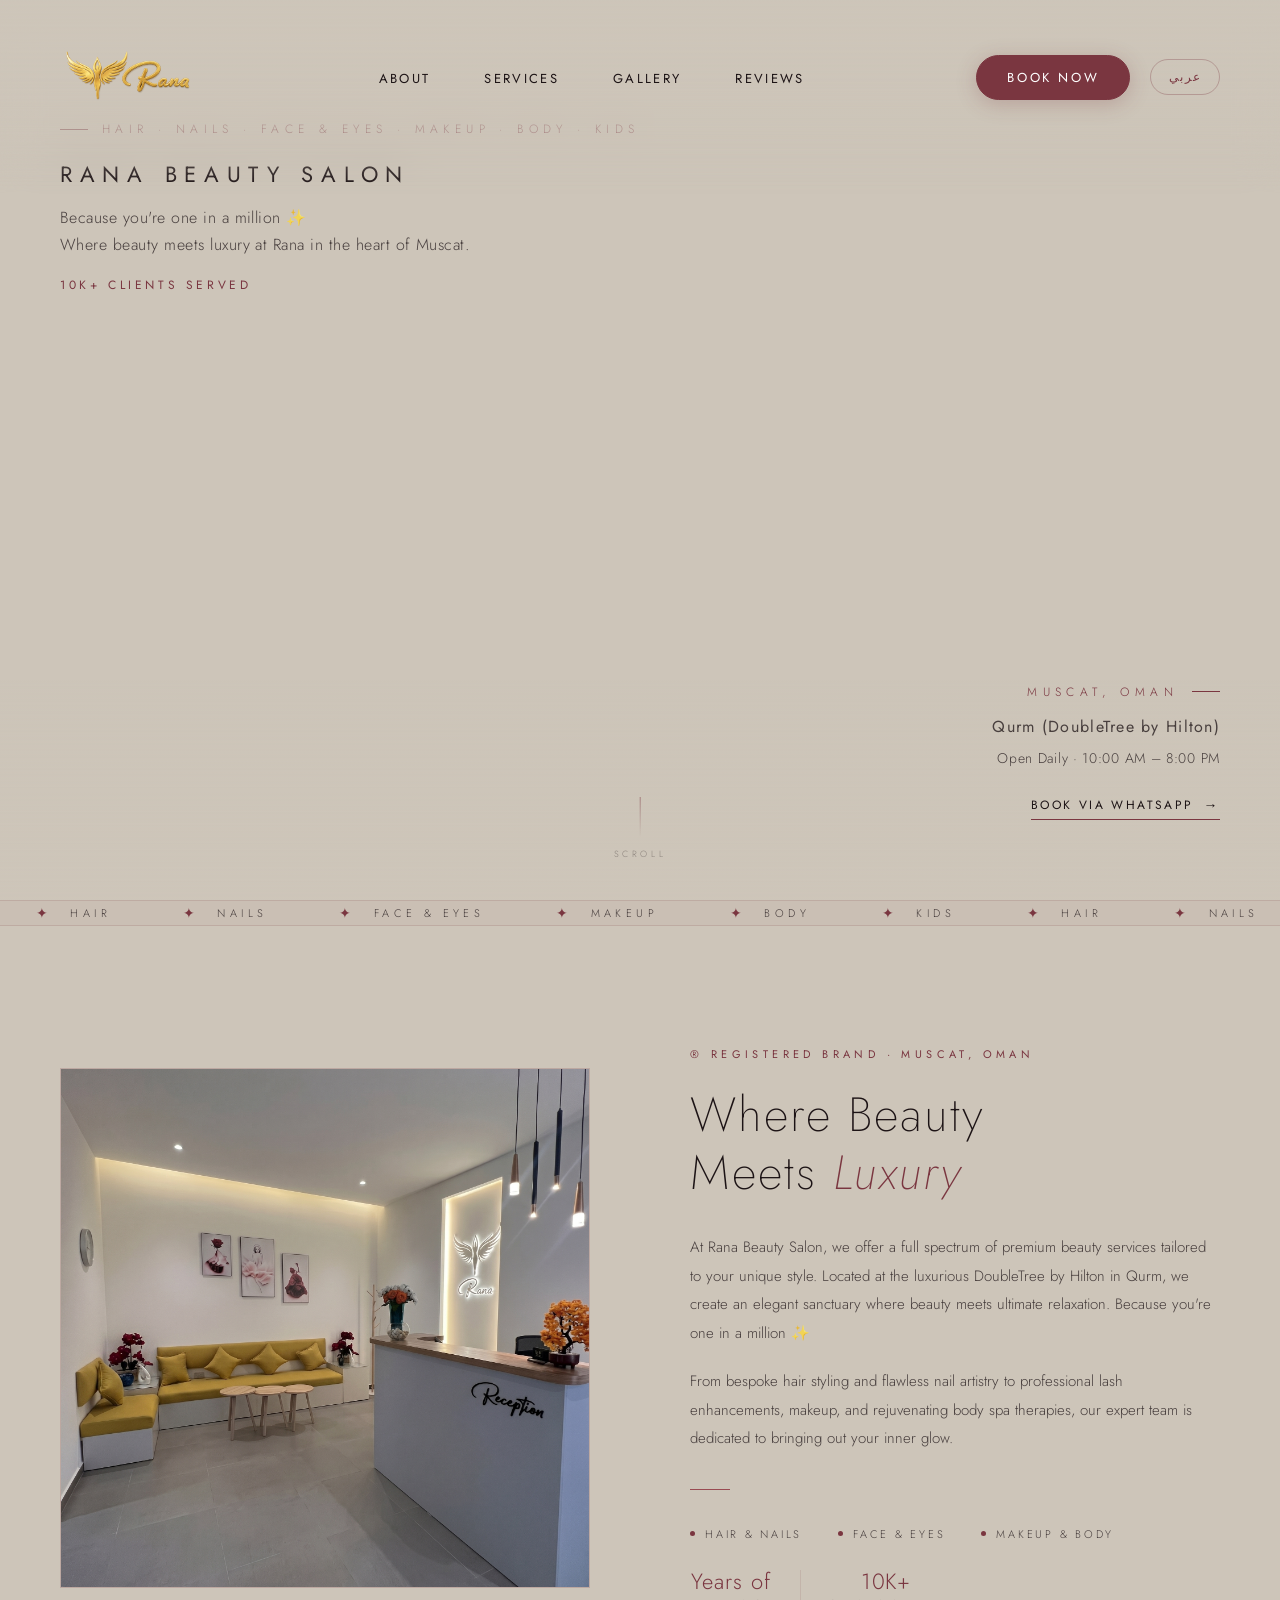
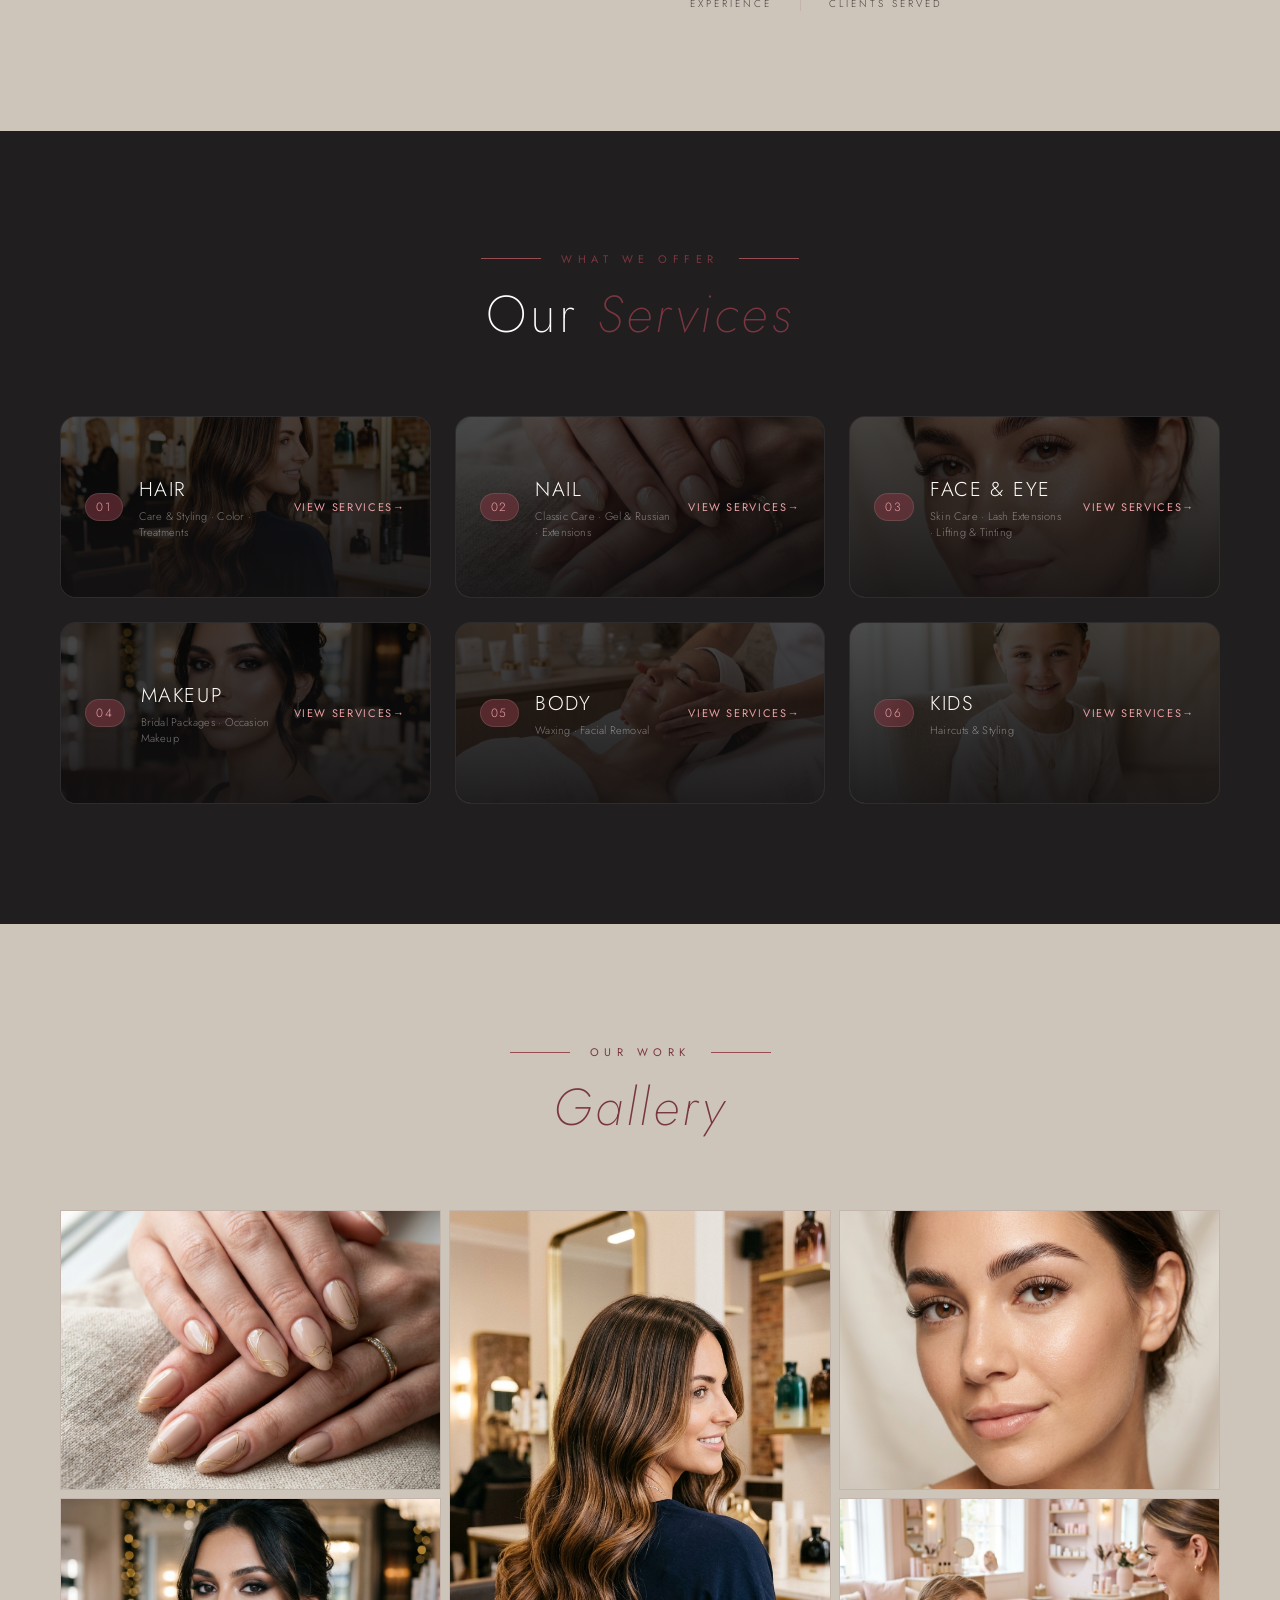
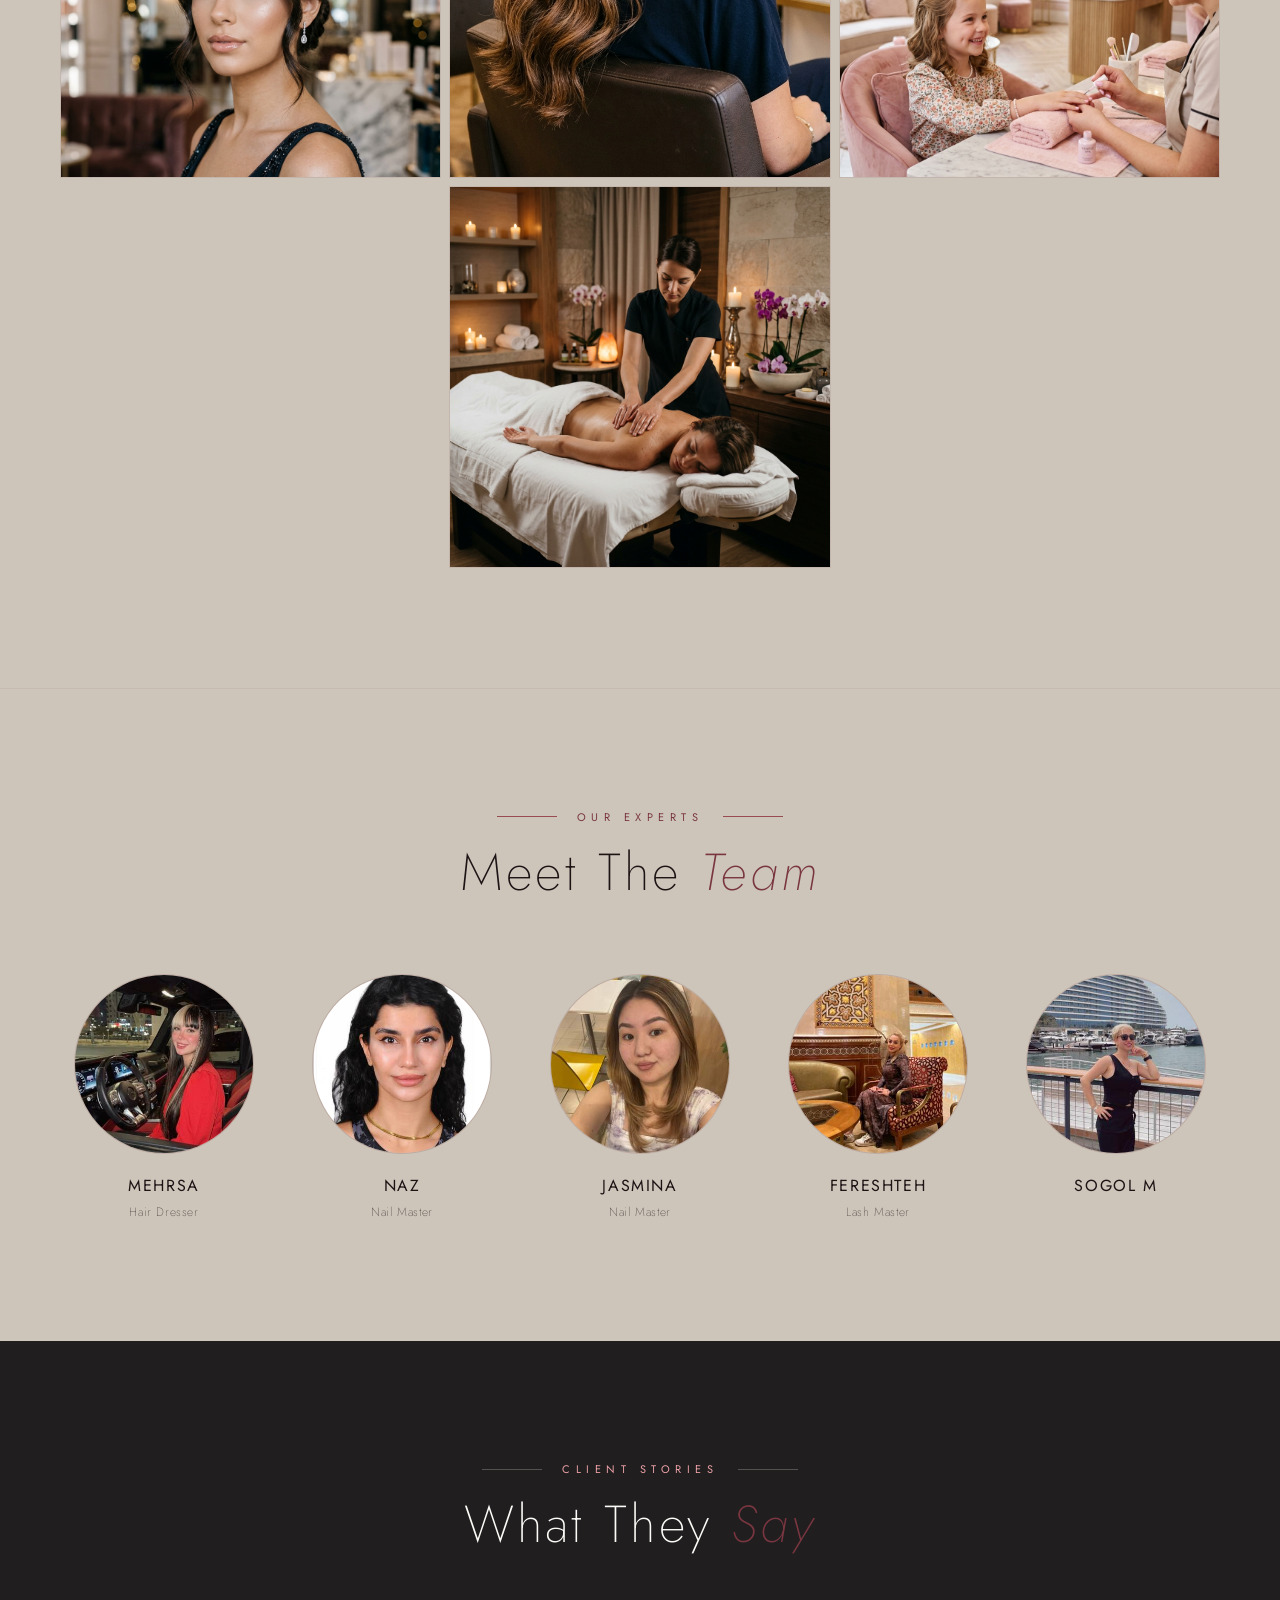
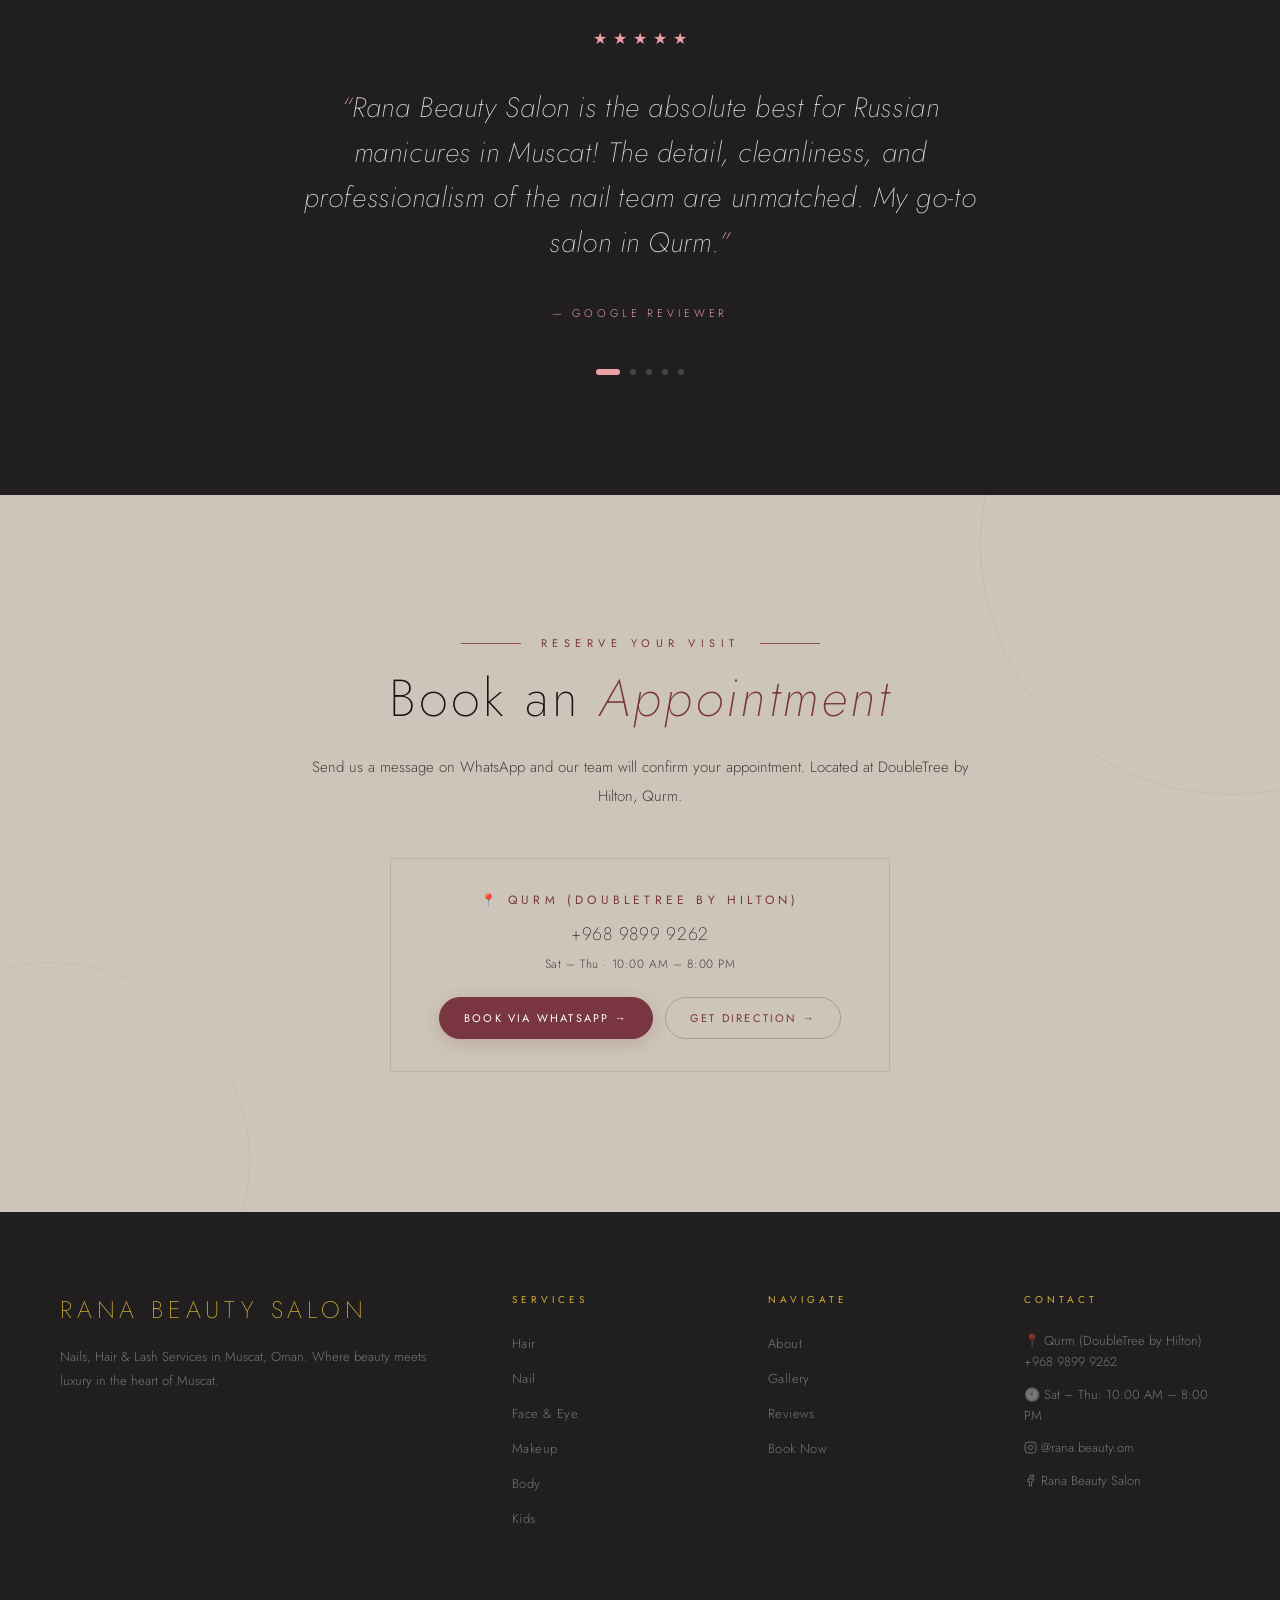
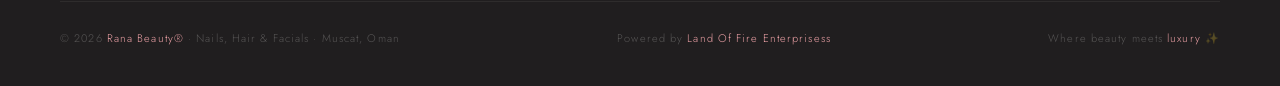
==== commit 4b9044c9: "Increase logo height to visually match width of old logo" ====
--- a/index.html
+++ b/index.html
@@ -14,7 +14,7 @@
   <link href="https://fonts.googleapis.com/css2?family=Jost:wght@200;300;400&display=swap" rel="stylesheet">
 
   <!-- Styles -->
-  <link rel="stylesheet" href="css/style.css?v=46">
+  <link rel="stylesheet" href="css/style.css?v=47">
 </head>
 
 <body>
--- a/css/style.css
+++ b/css/style.css
@@ -155,7 +155,7 @@
 }
 
 .nav-logo img {
-  height: 60px;
+  height: 98px;
   width: auto;
   transition: opacity 0.3s;
 }
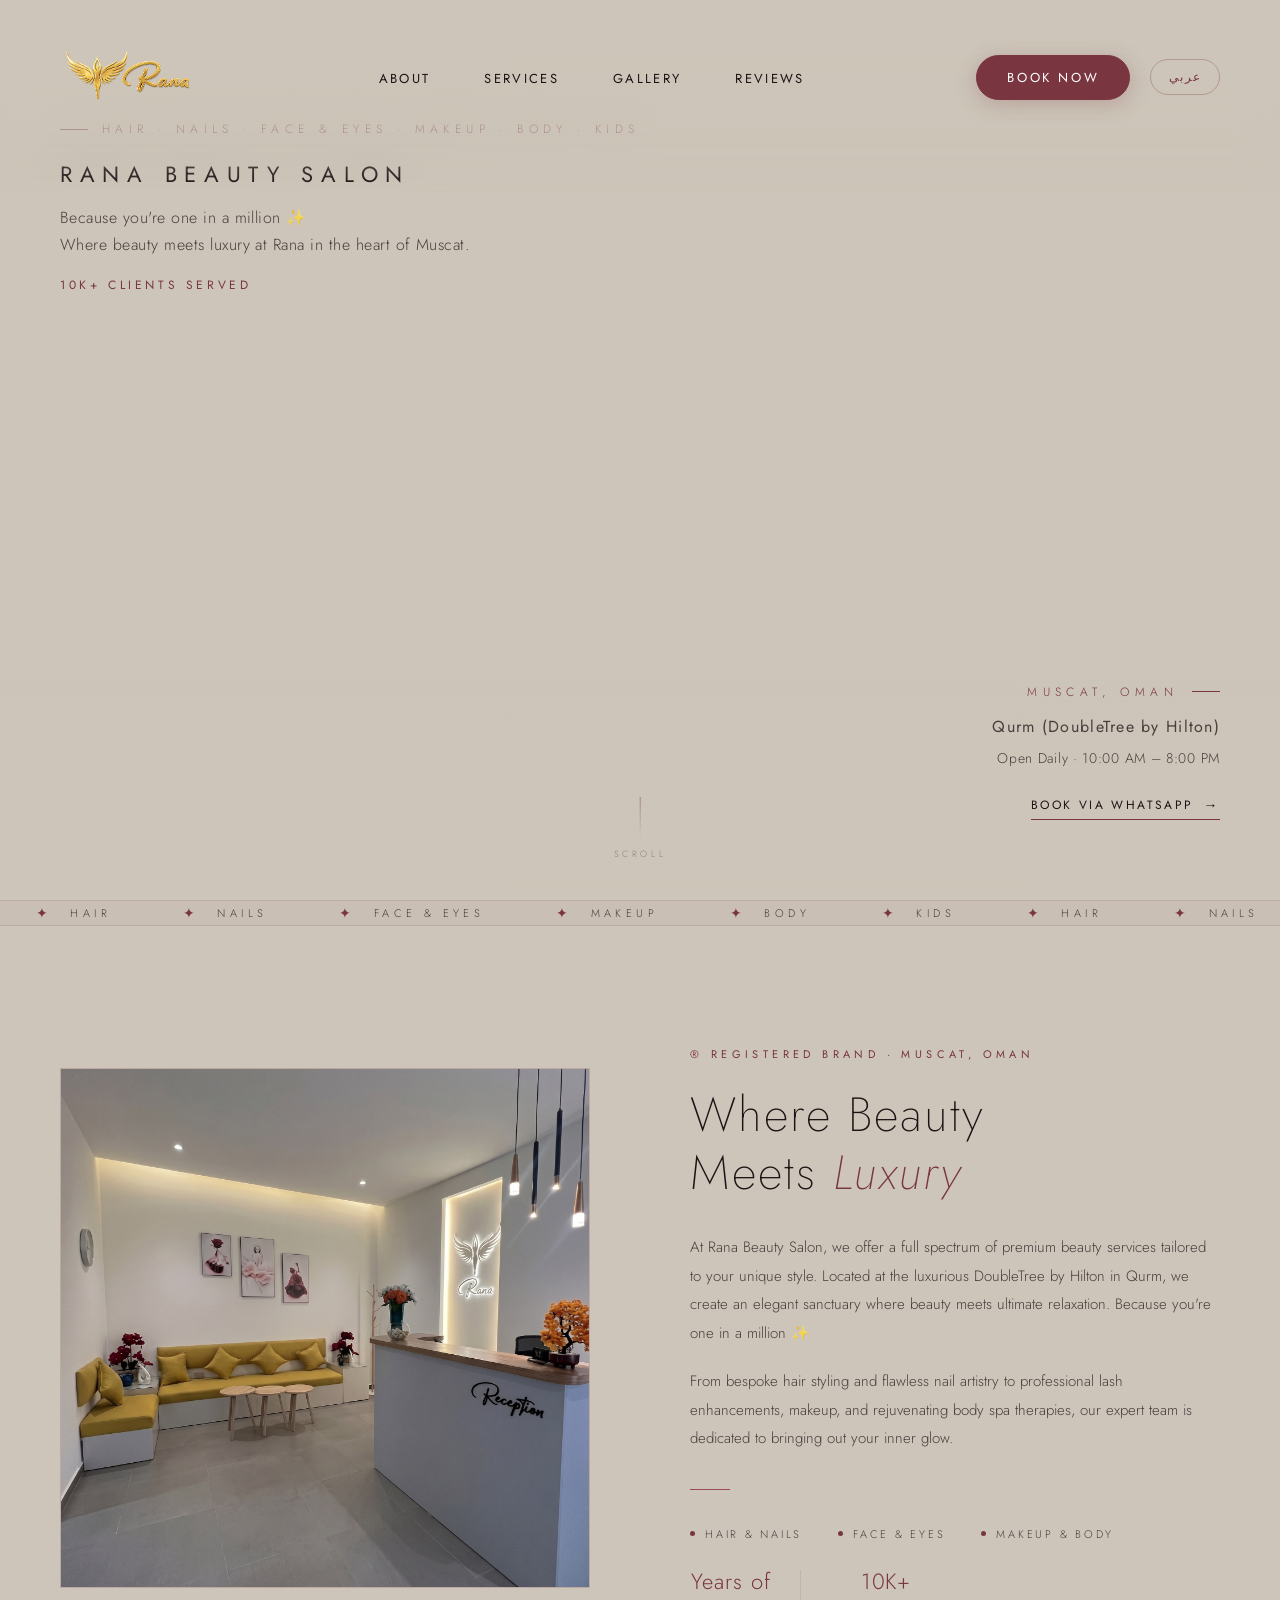
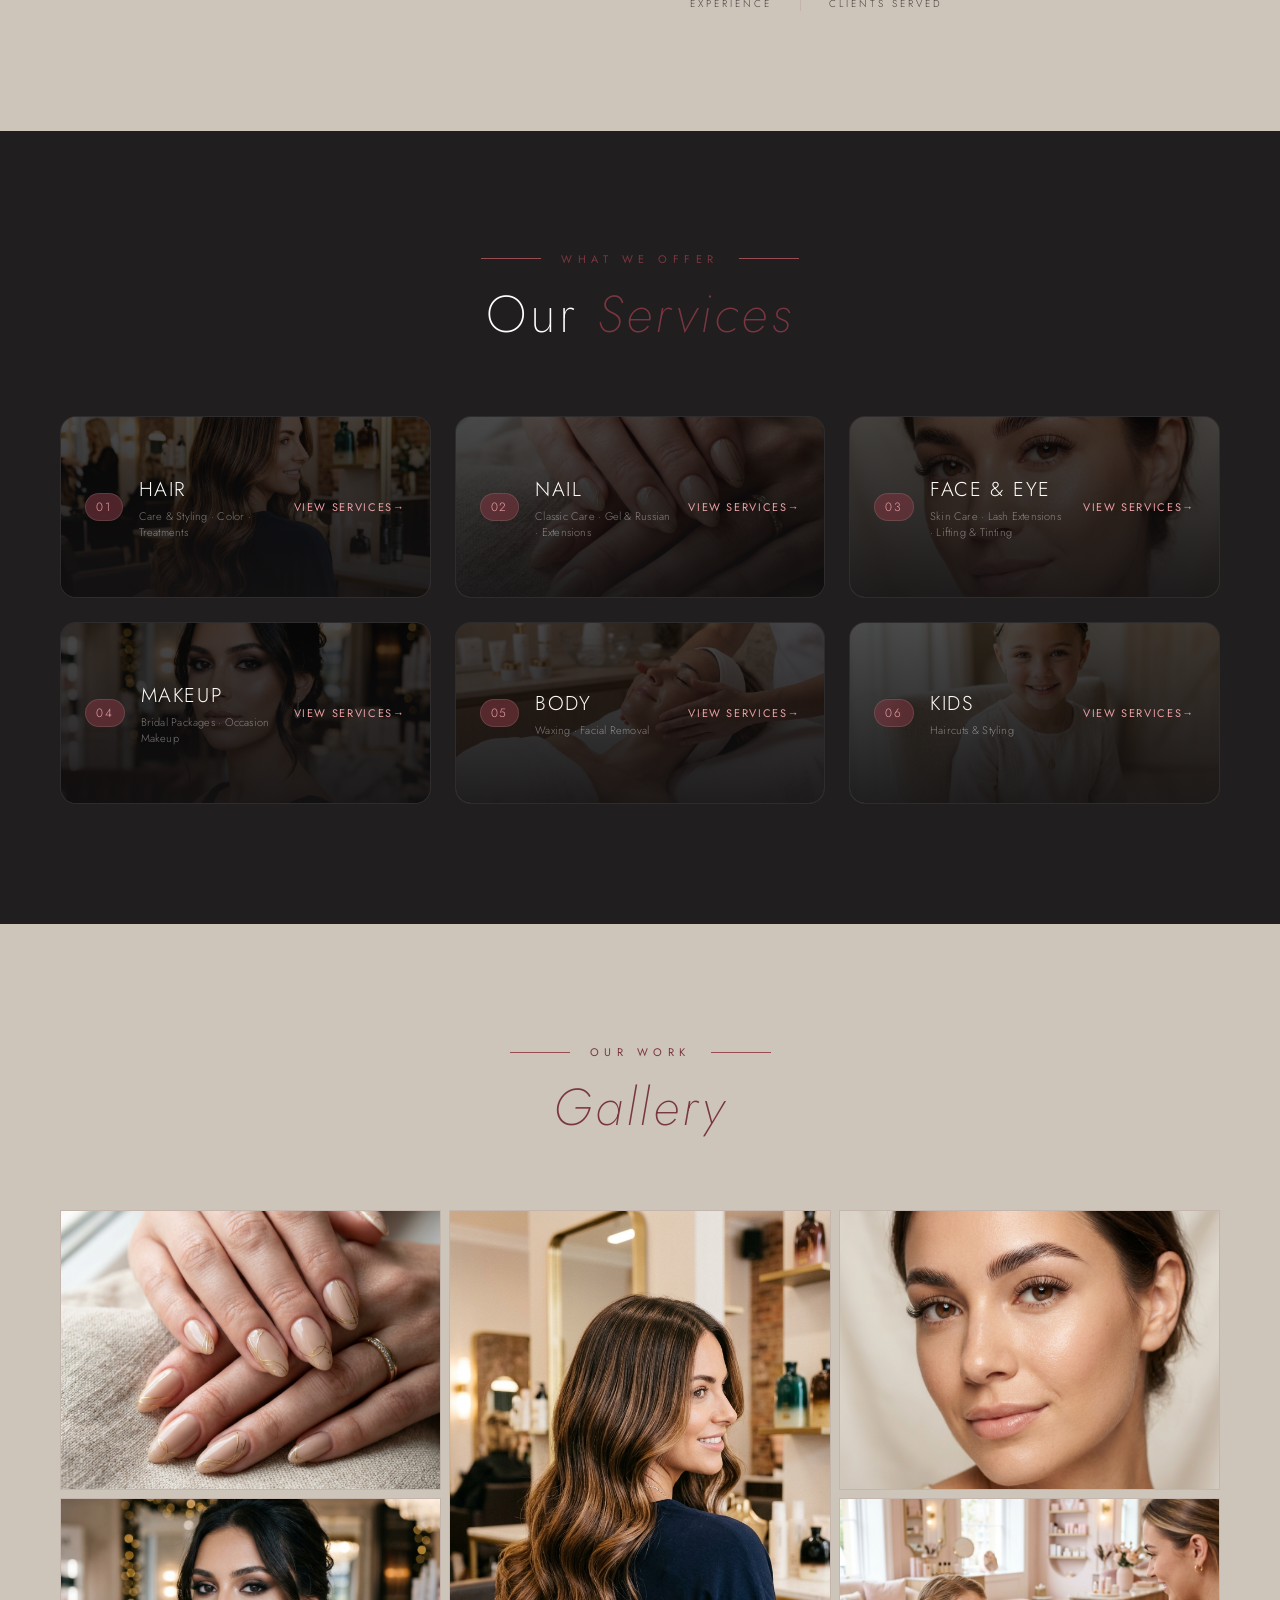
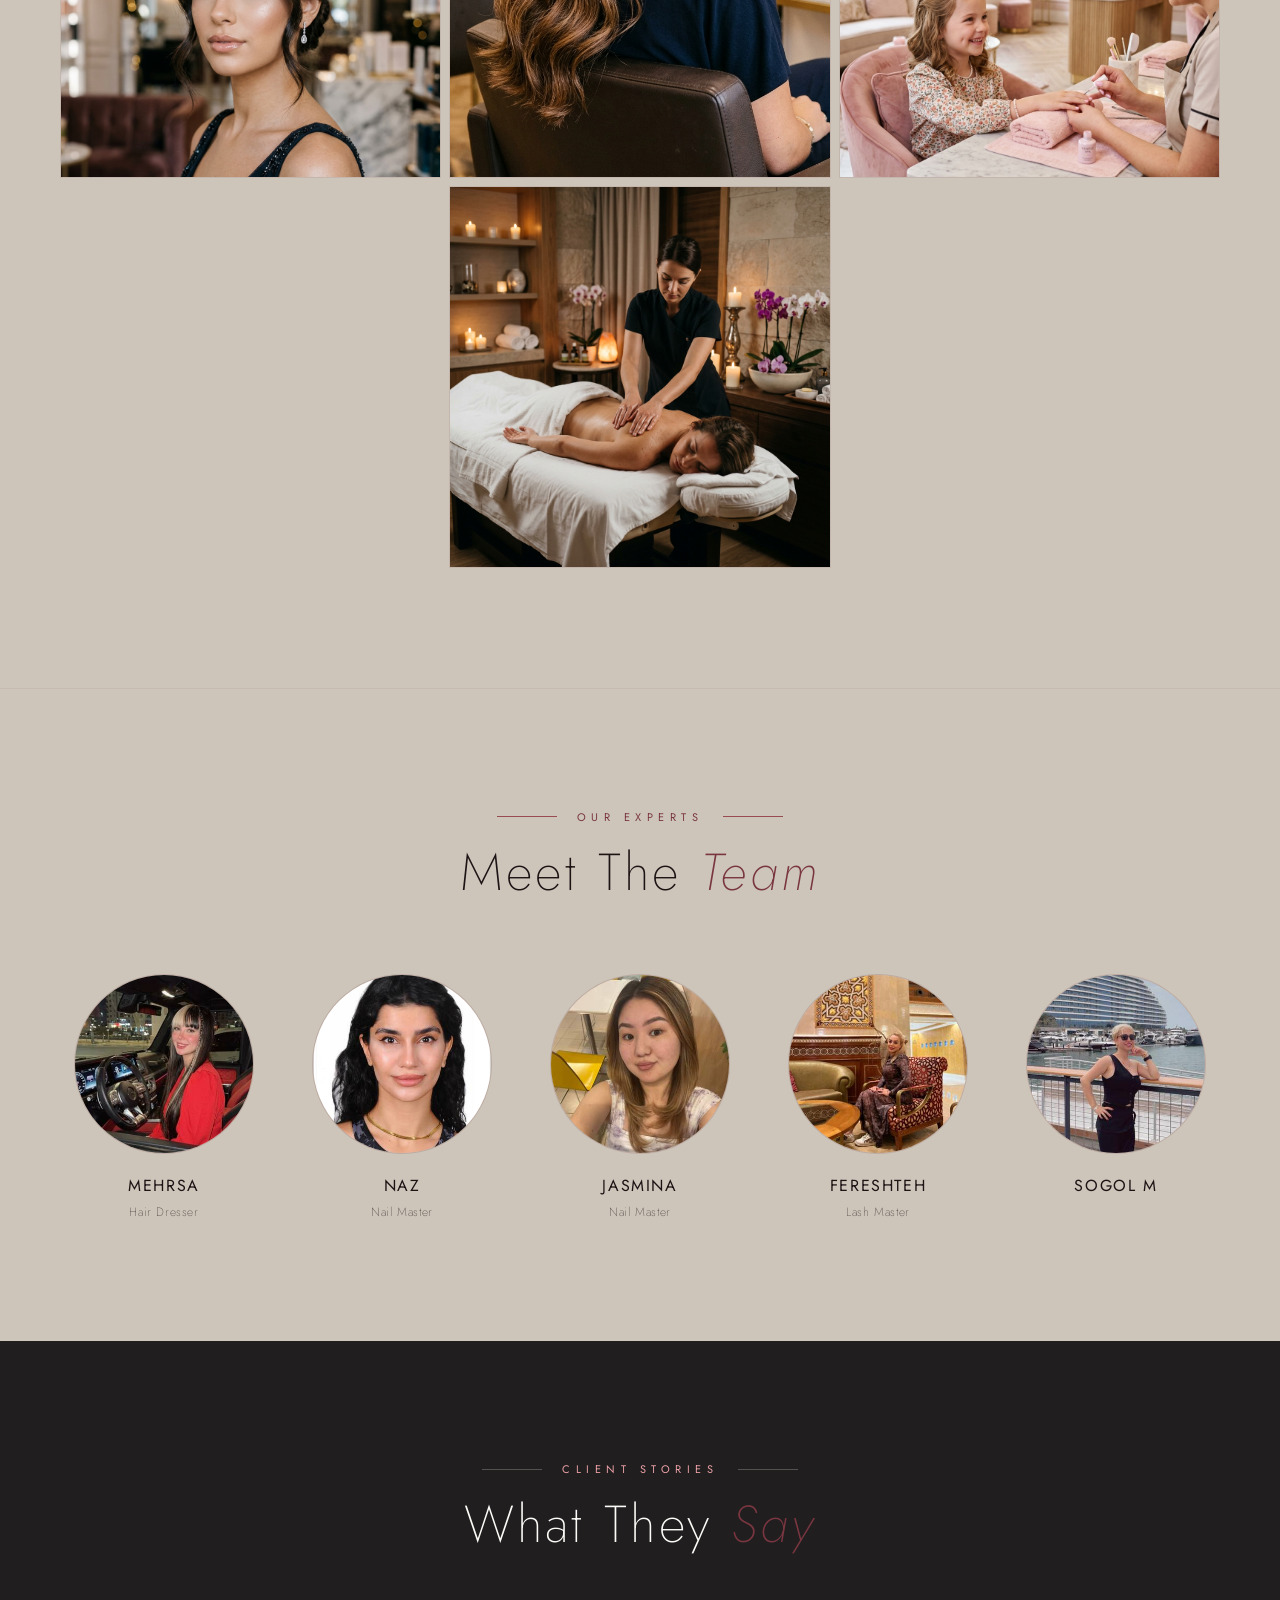
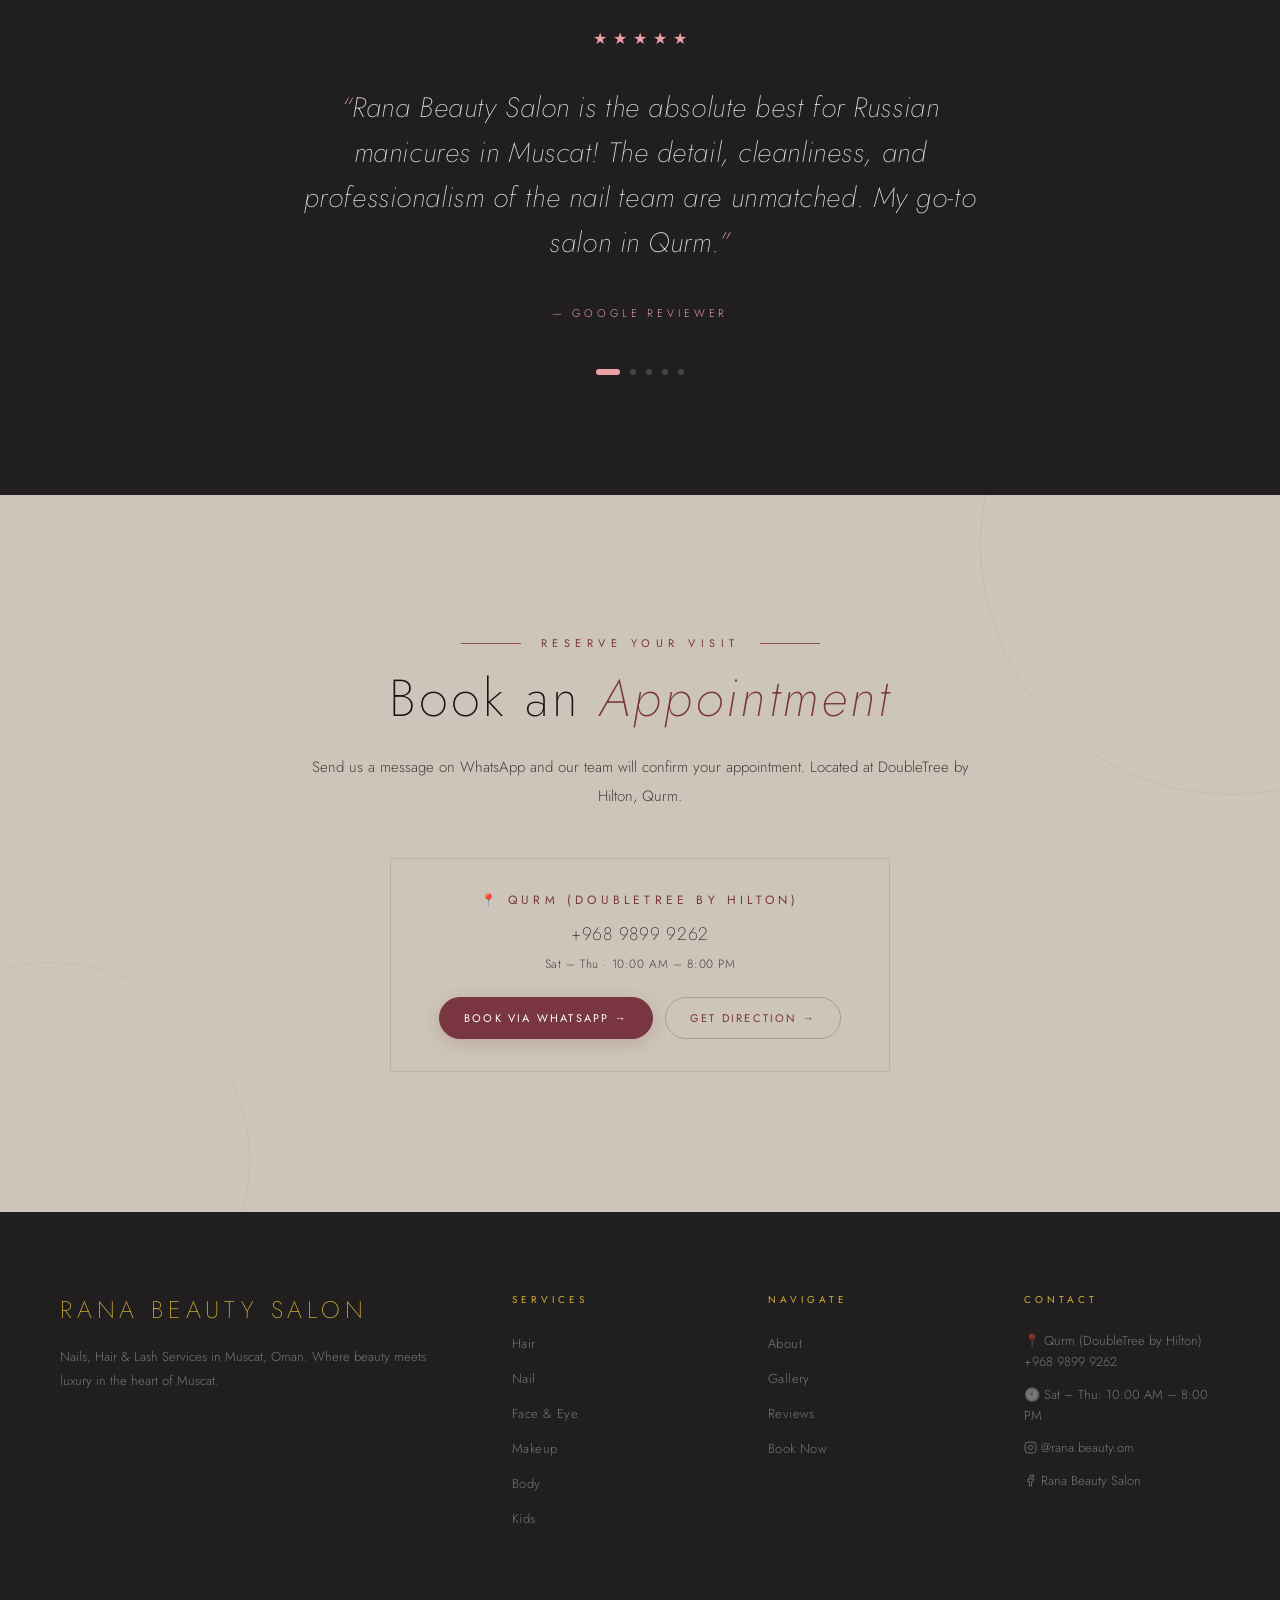
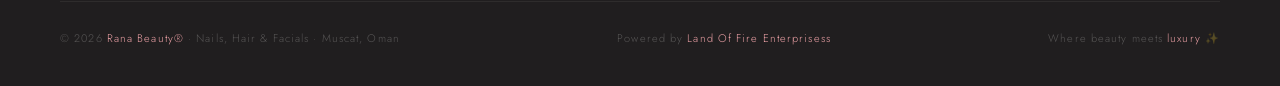
==== commit 745c7b31: "Enhance logo crispness for high-DPI screens" ====
--- a/index.html
+++ b/index.html
@@ -30,7 +30,7 @@
   <nav id="navbar" class="navbar">
     <div class="nav-logo">
       <a href="#">
-        <img src="assets/logo_transparent.png?v=5" alt="Rana Beauty Salon">
+        <img src="assets/logo_transparent.png?v=6" alt="Rana Beauty Salon">
       </a>
     </div>
     <button id="menuToggle" class="menu-toggle" aria-label="Menu">
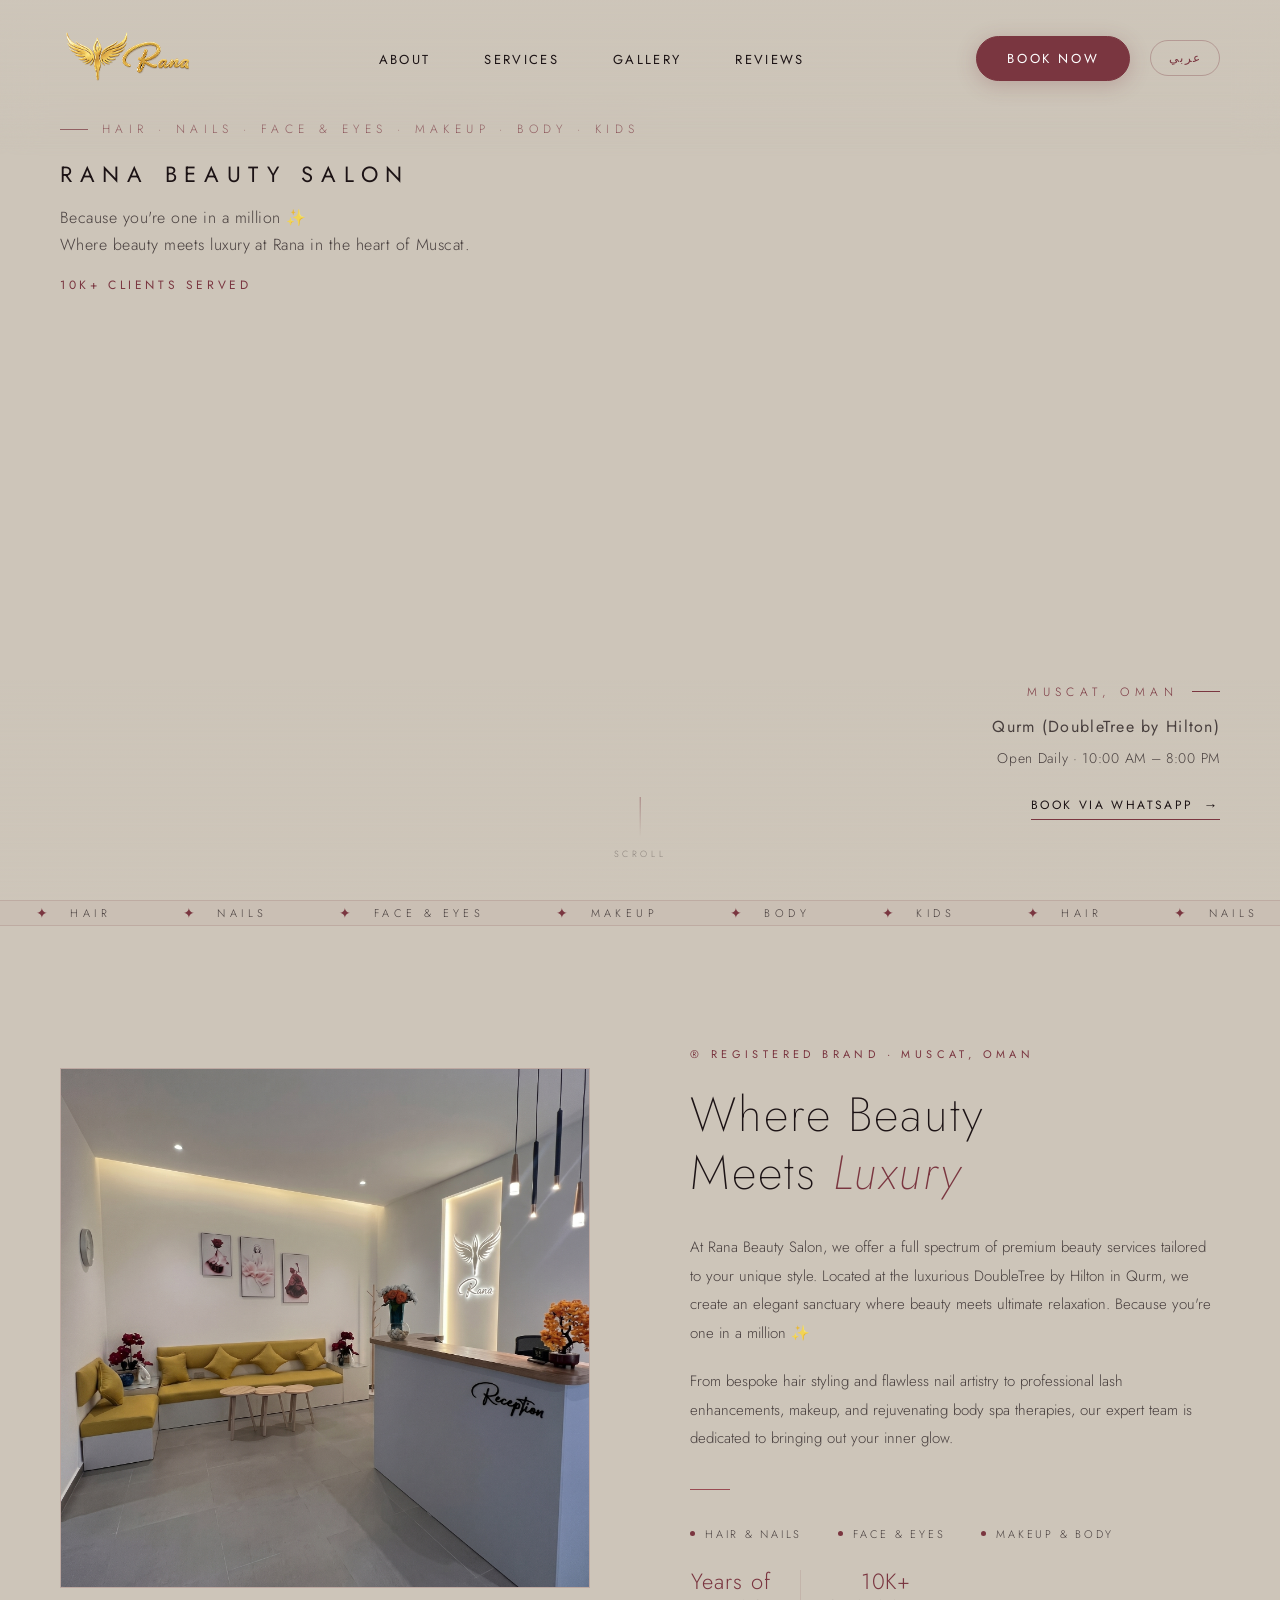
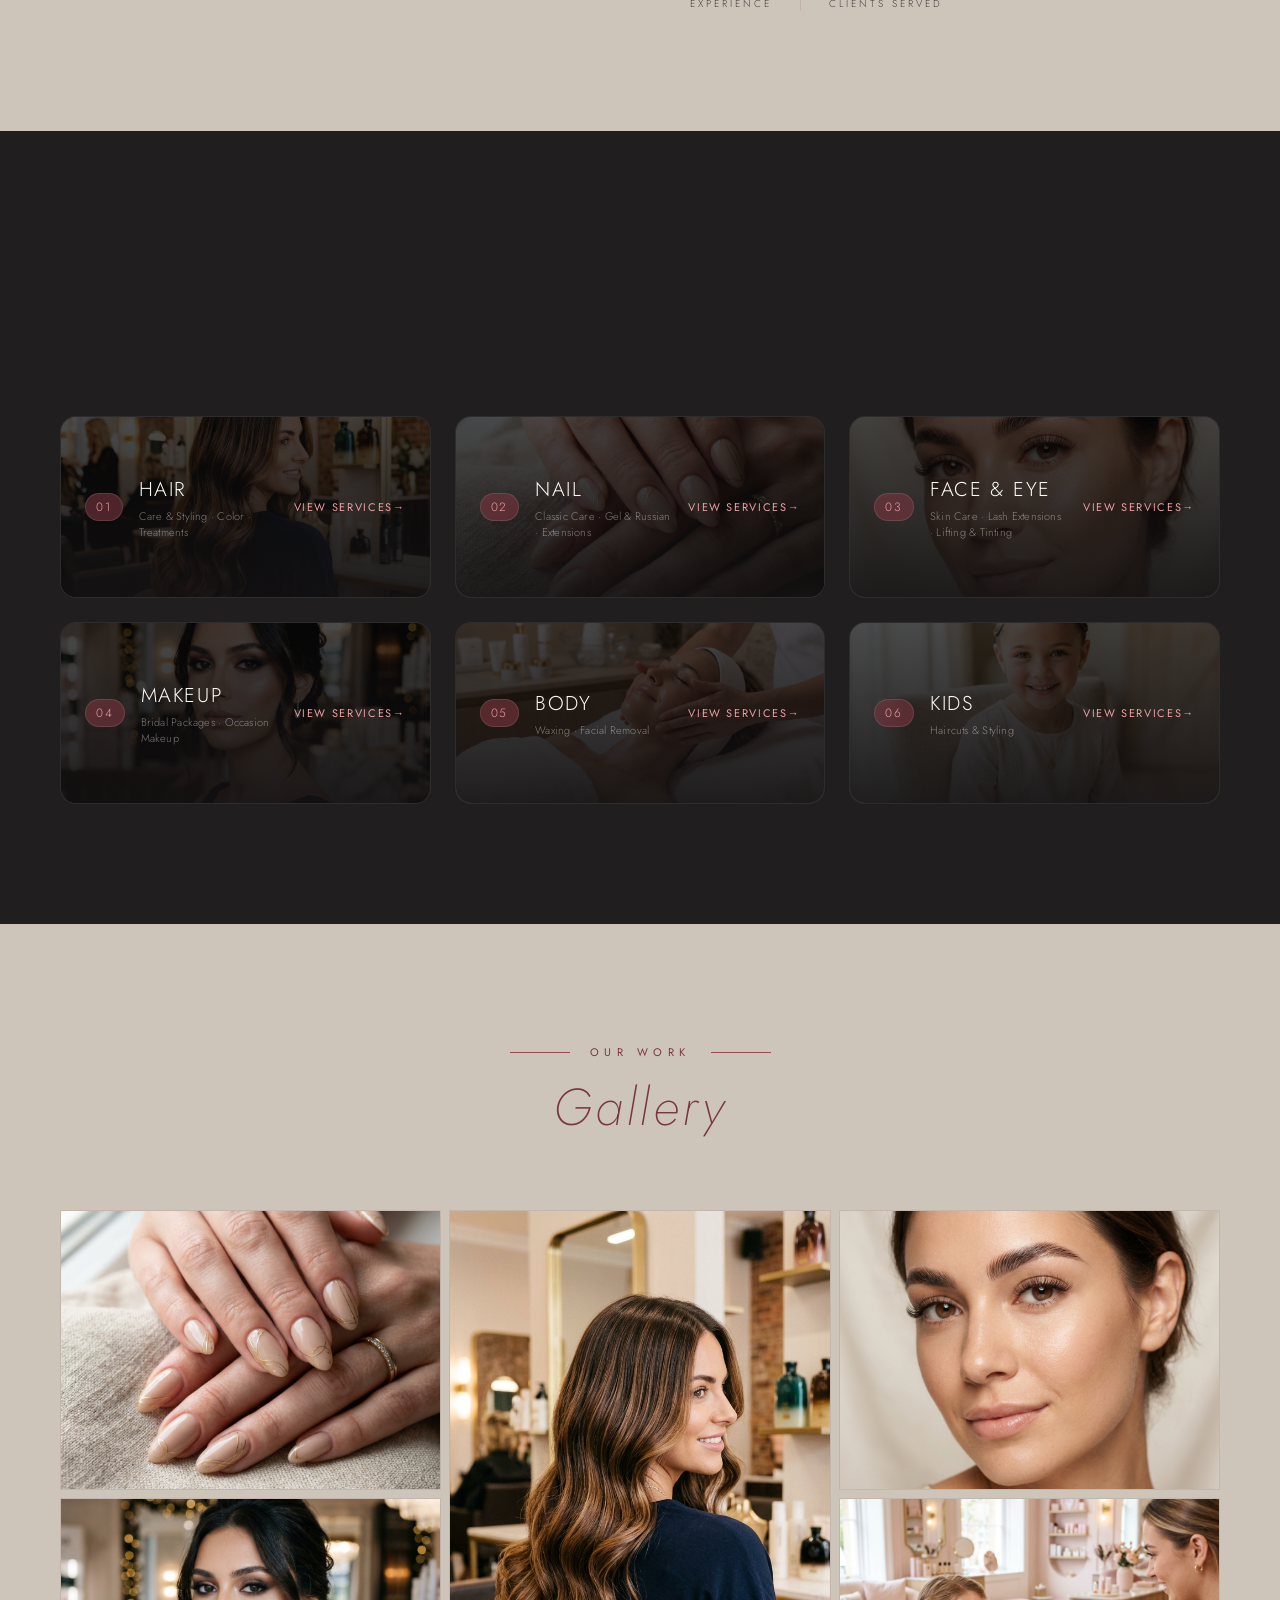
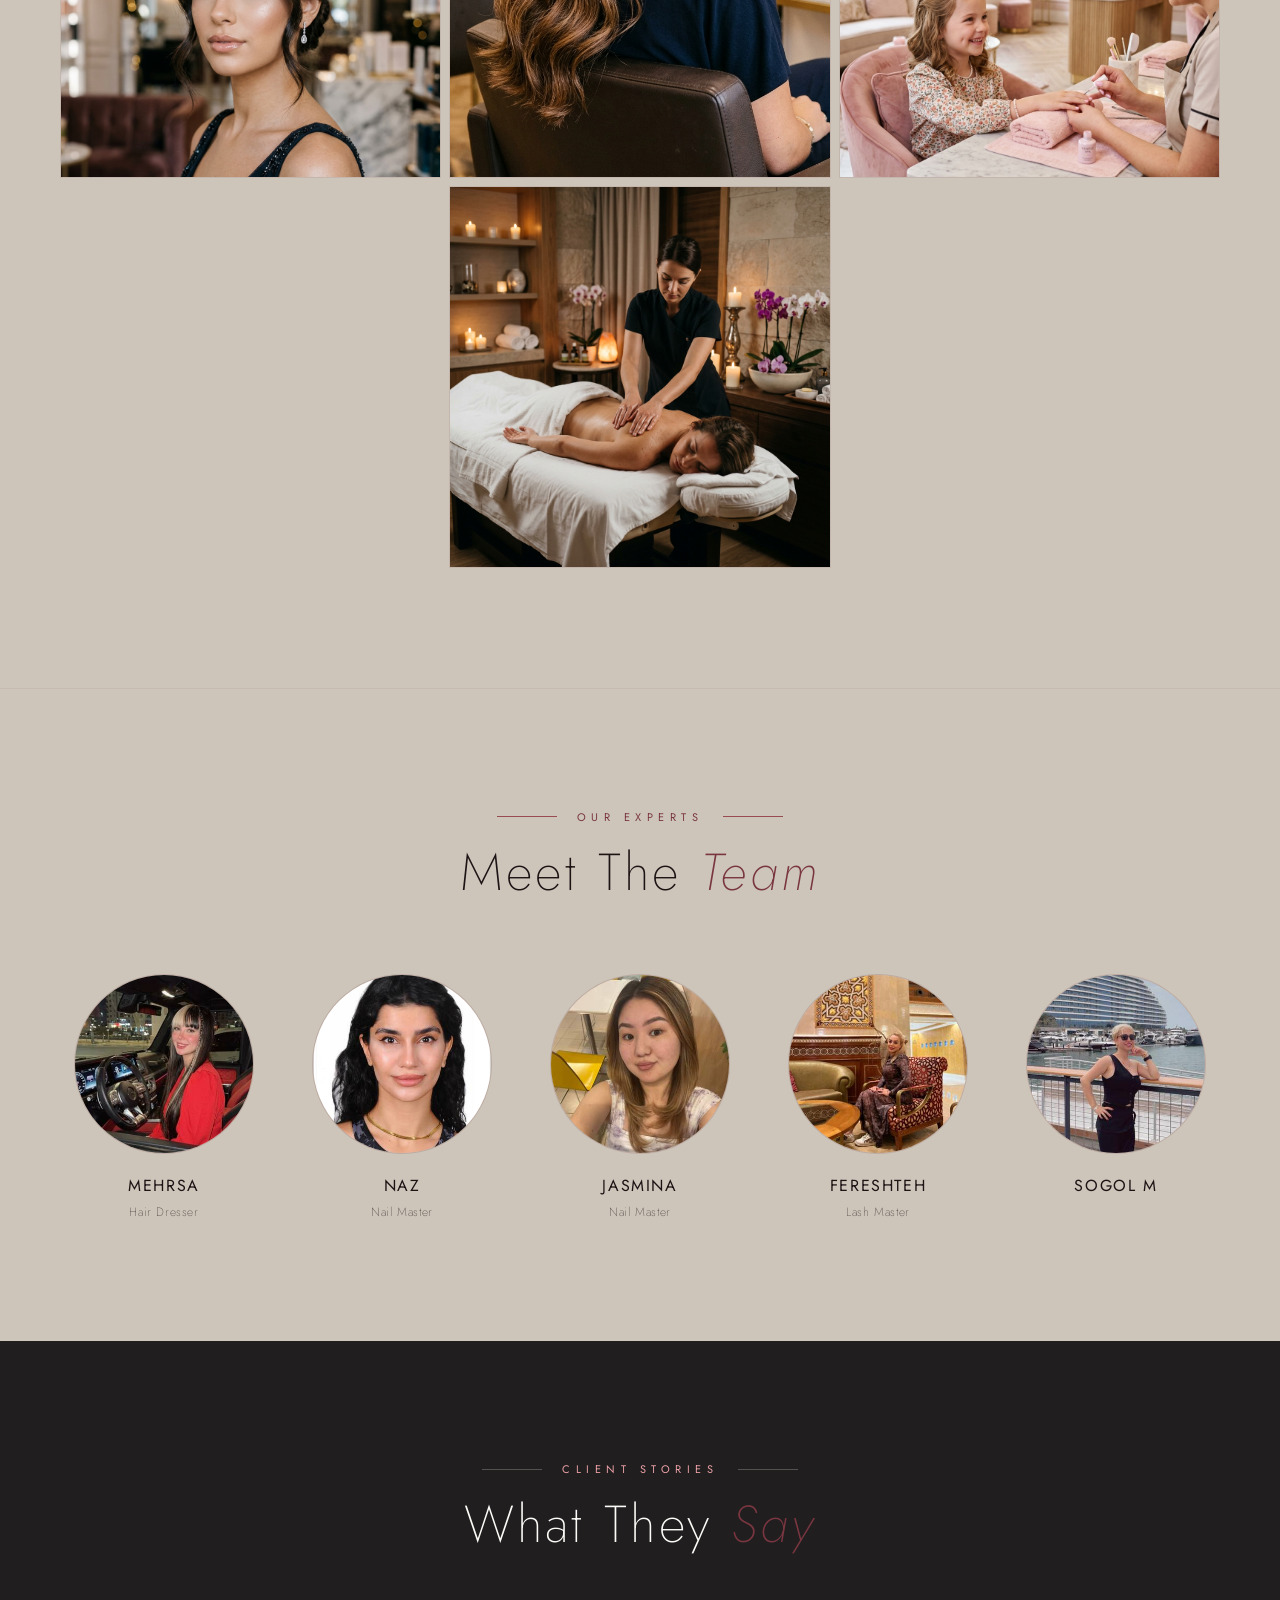
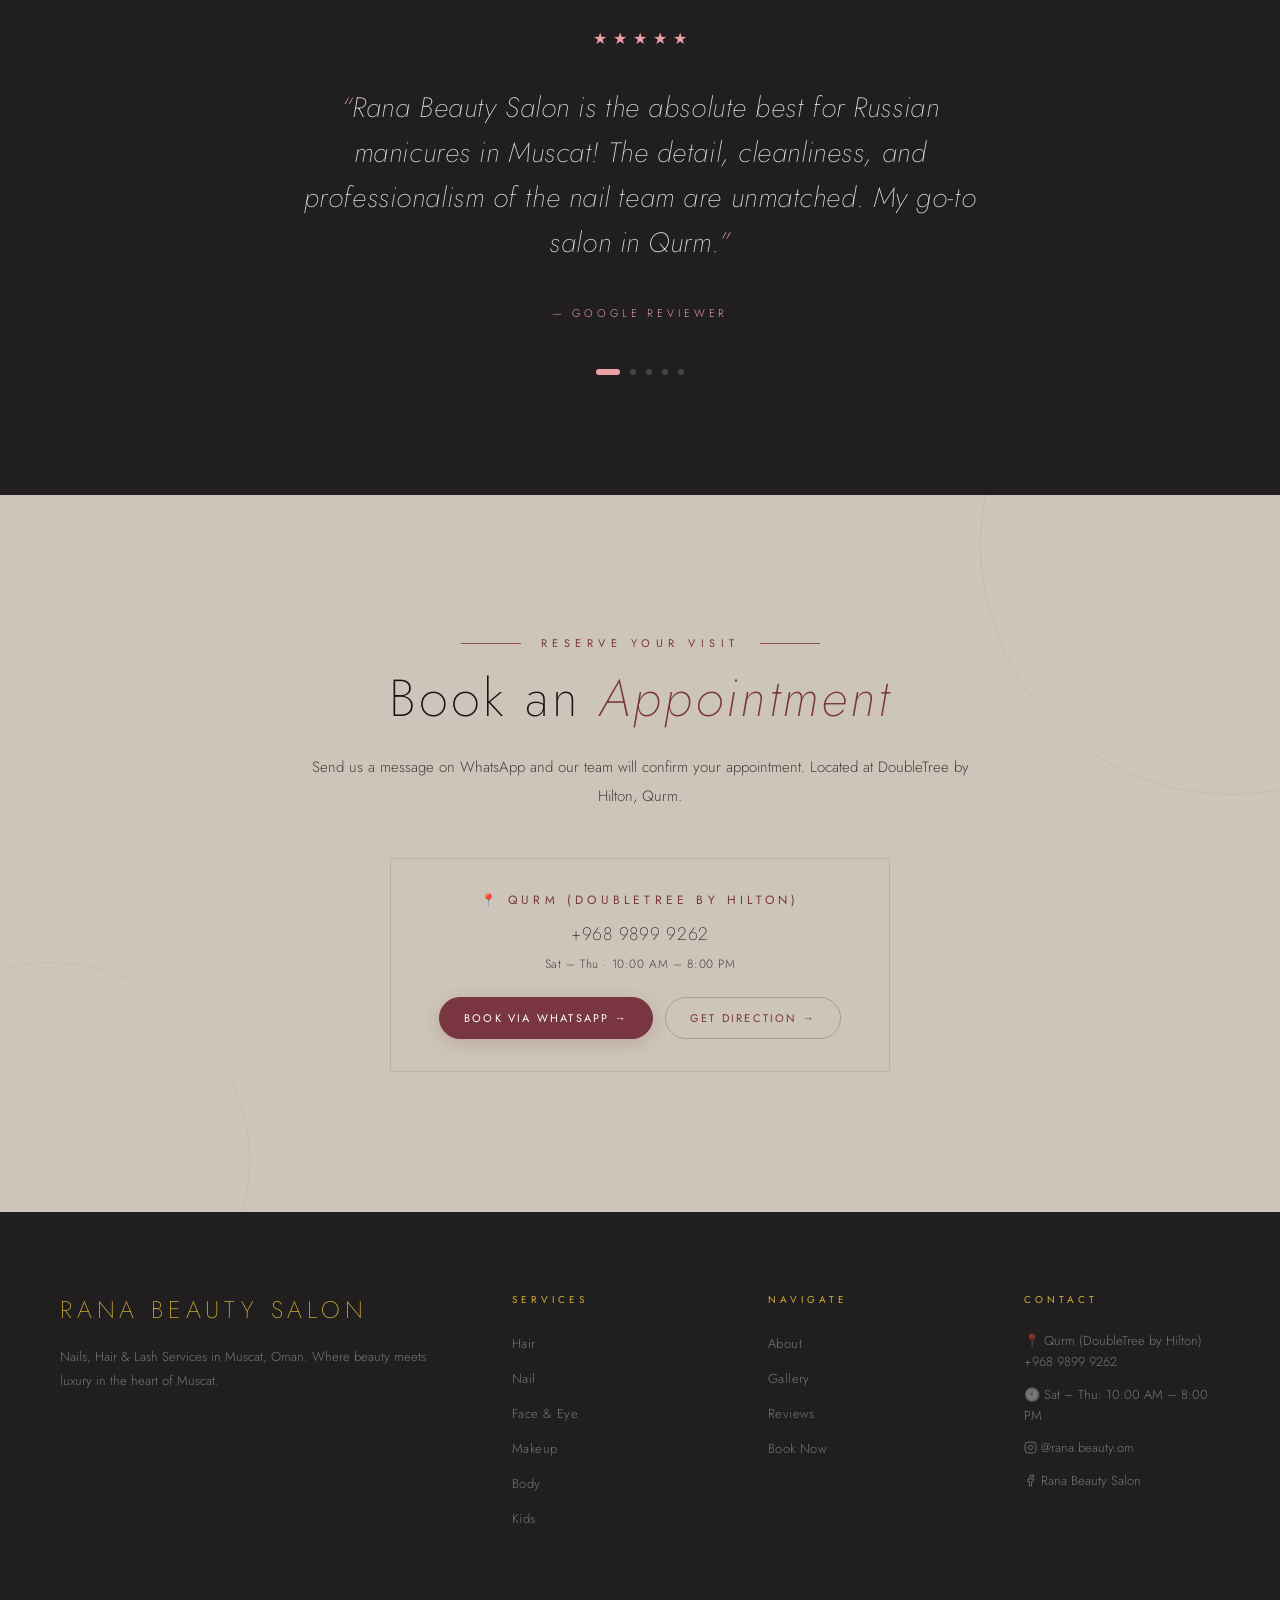
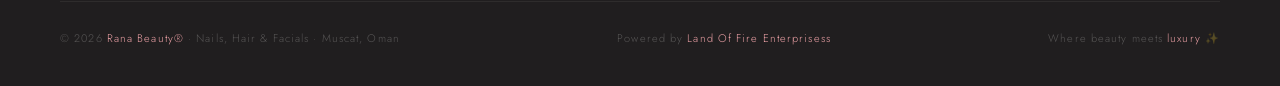
==== commit 0121dac2: "Adjust logo margins to restore original navbar layout and logo placement" ====
--- a/index.html
+++ b/index.html
@@ -14,7 +14,7 @@
   <link href="https://fonts.googleapis.com/css2?family=Jost:wght@200;300;400&display=swap" rel="stylesheet">
 
   <!-- Styles -->
-  <link rel="stylesheet" href="css/style.css?v=47">
+  <link rel="stylesheet" href="css/style.css?v=48">
 </head>
 
 <body>
--- a/css/style.css
+++ b/css/style.css
@@ -157,6 +157,8 @@
 .nav-logo img {
   height: 98px;
   width: auto;
+  margin-top: -19px;
+  margin-bottom: -19px;
   transition: opacity 0.3s;
 }
 
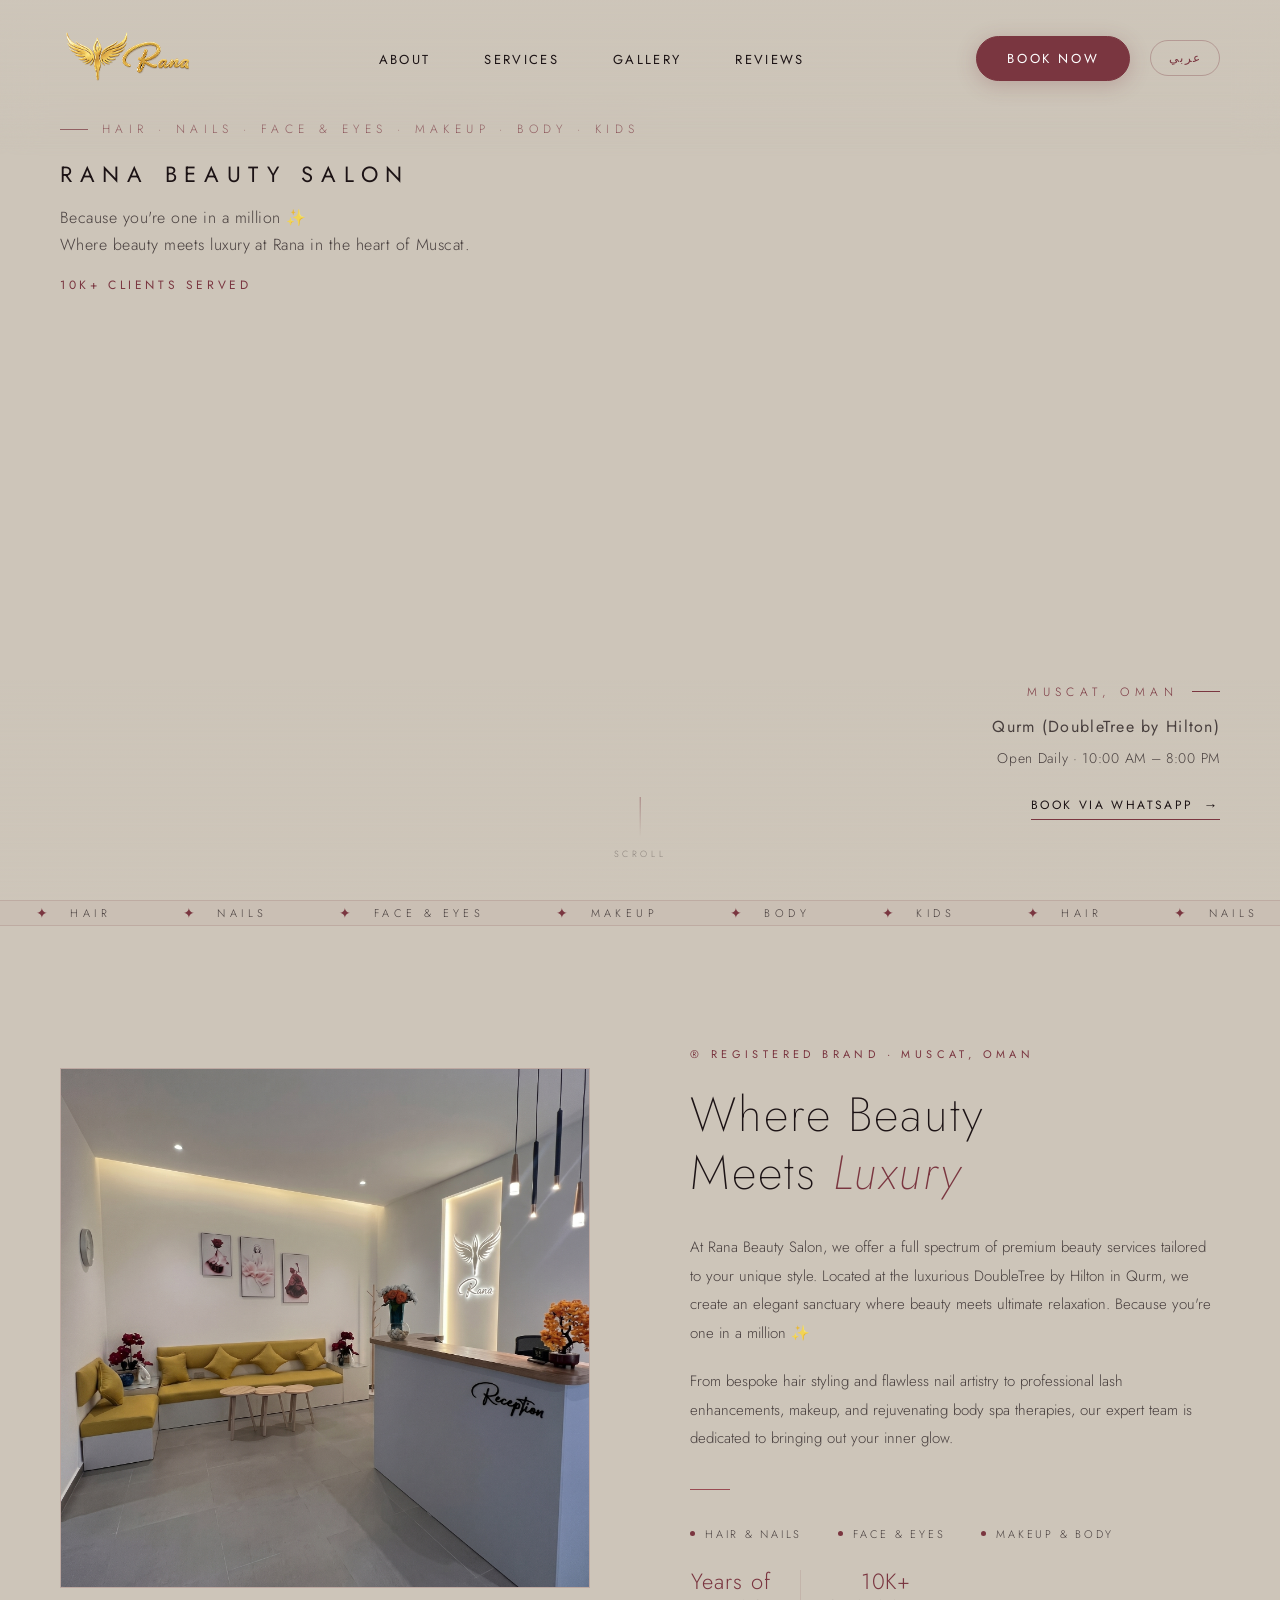
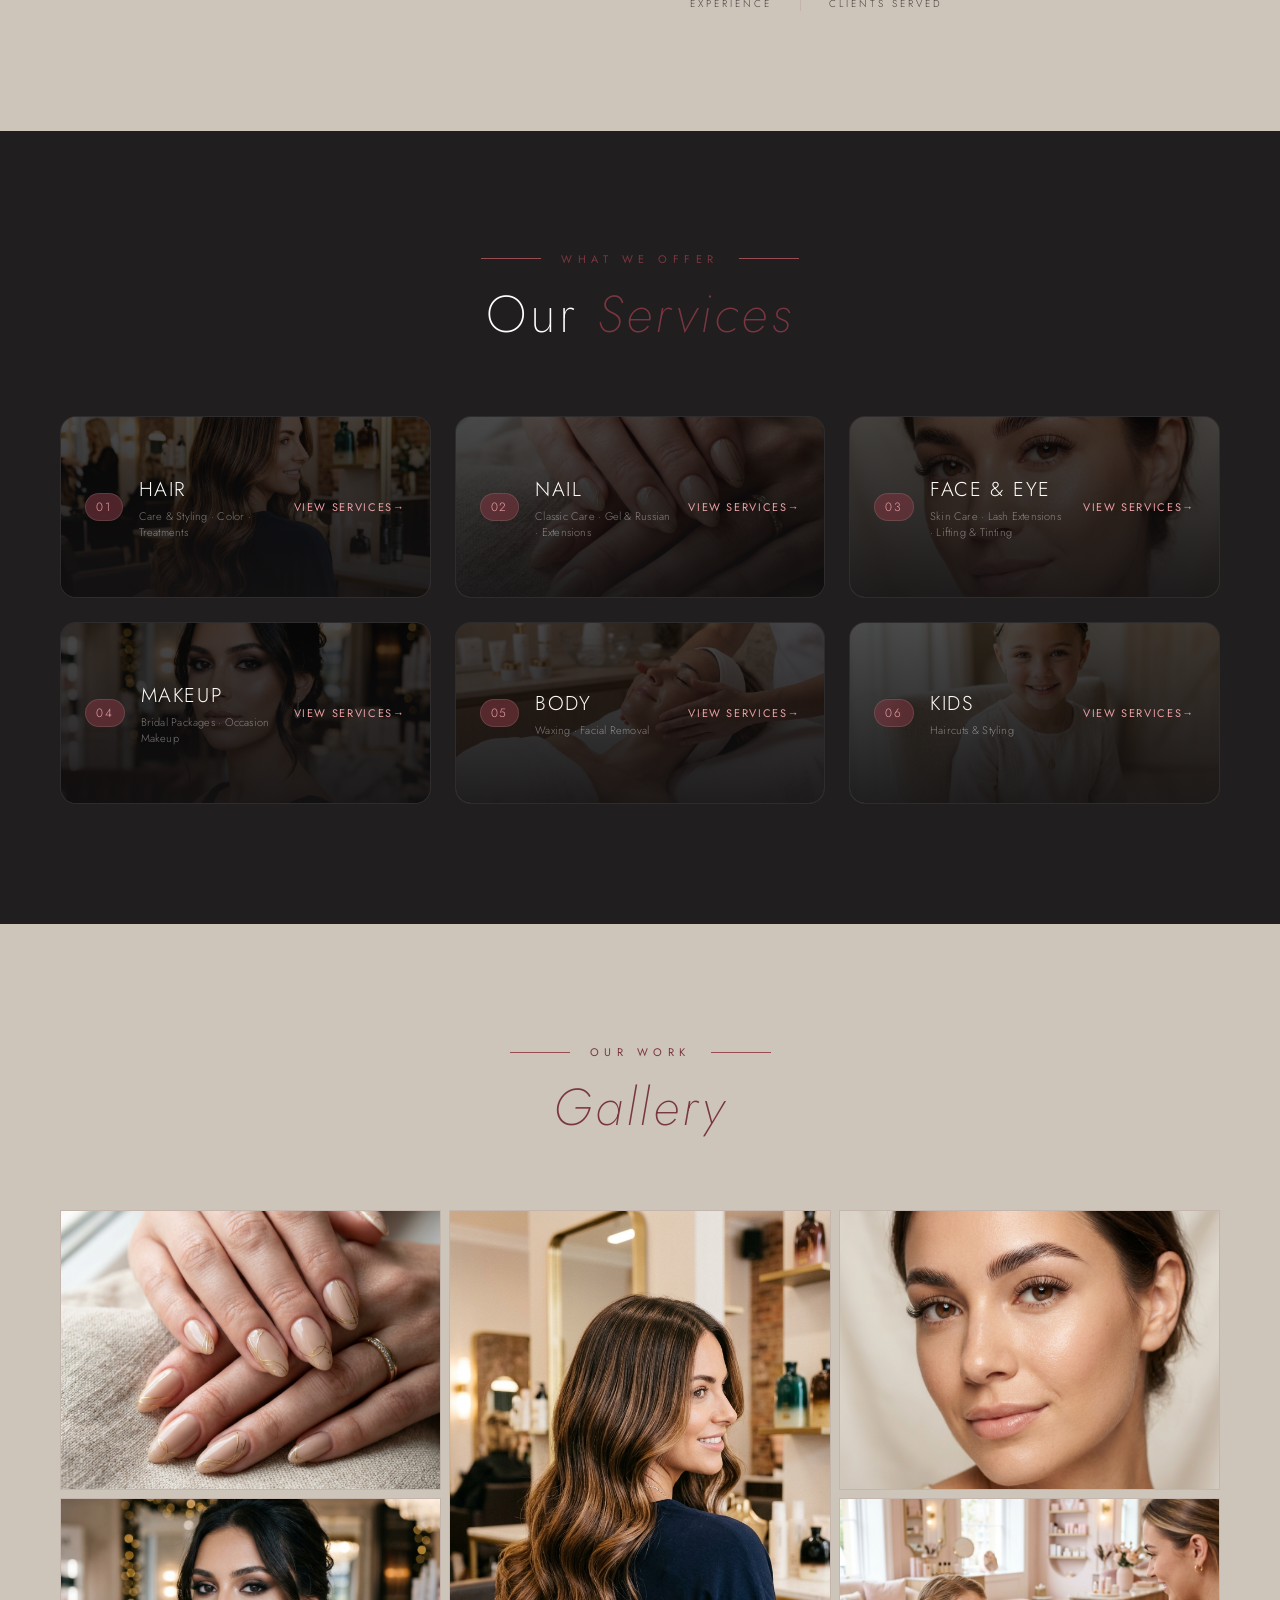
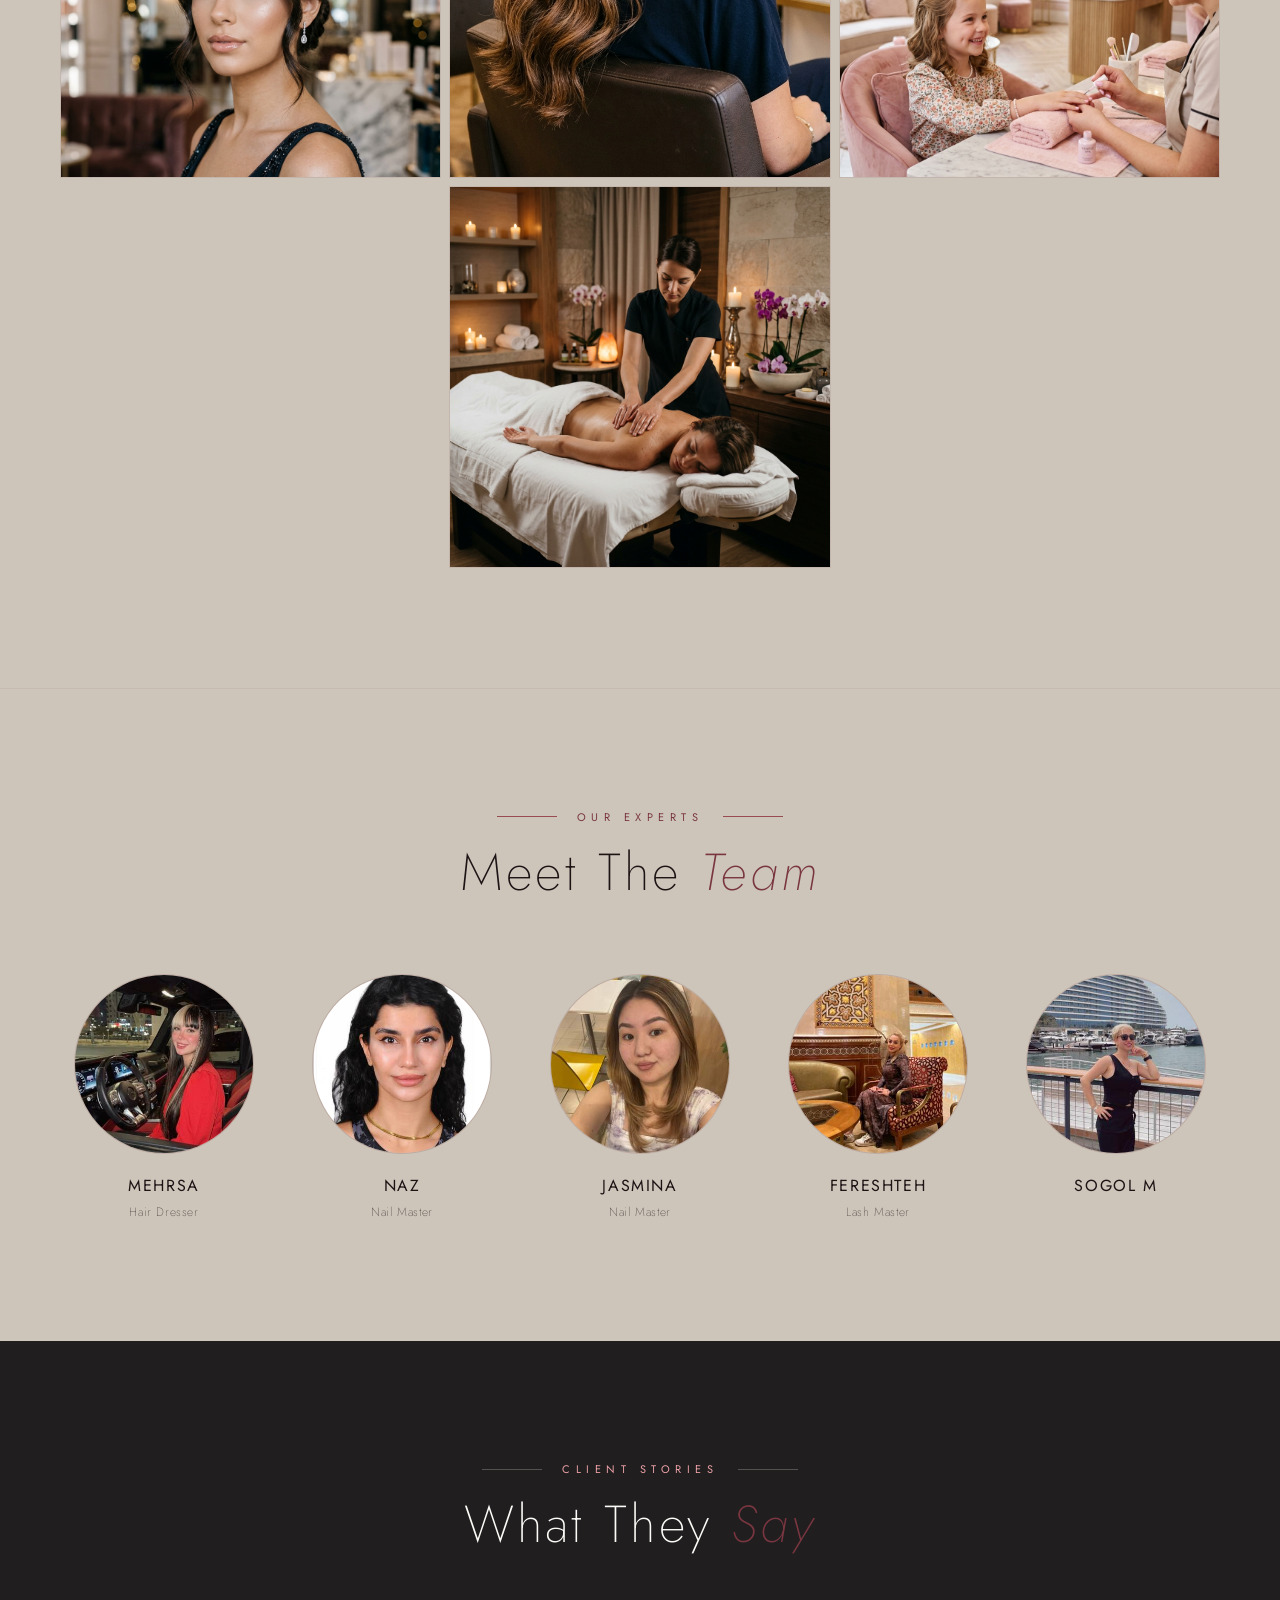
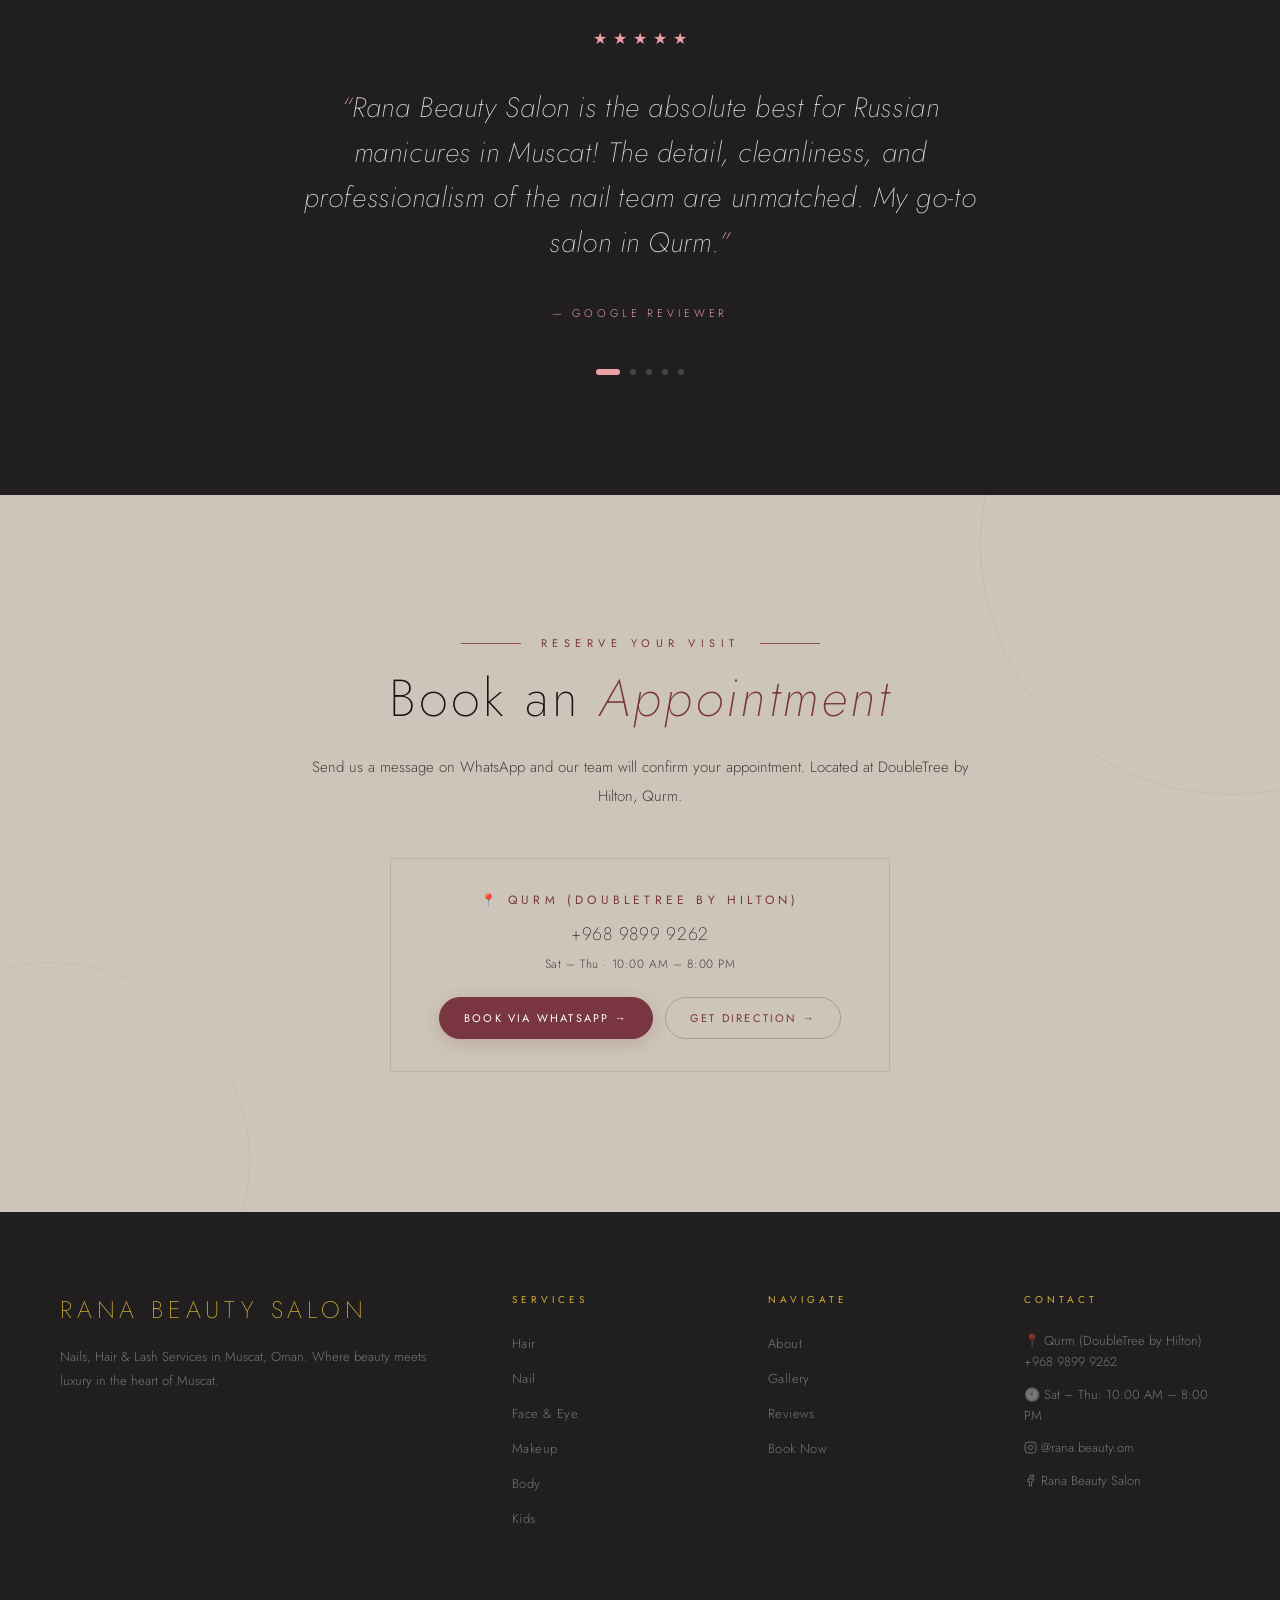
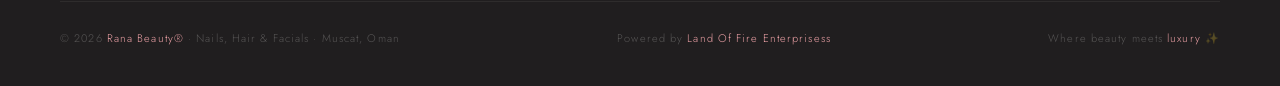
==== commit 990ba8a5: "Add high-quality rendering CSS properties for logo" ====
--- a/index.html
+++ b/index.html
@@ -14,7 +14,7 @@
   <link href="https://fonts.googleapis.com/css2?family=Jost:wght@200;300;400&display=swap" rel="stylesheet">
 
   <!-- Styles -->
-  <link rel="stylesheet" href="css/style.css?v=48">
+  <link rel="stylesheet" href="css/style.css?v=49">
 </head>
 
 <body>
--- a/css/style.css
+++ b/css/style.css
@@ -159,6 +159,9 @@
   width: auto;
   margin-top: -19px;
   margin-bottom: -19px;
+  image-rendering: -webkit-optimize-contrast;
+  image-rendering: high-quality;
+  transform: translateZ(0);
   transition: opacity 0.3s;
 }
 
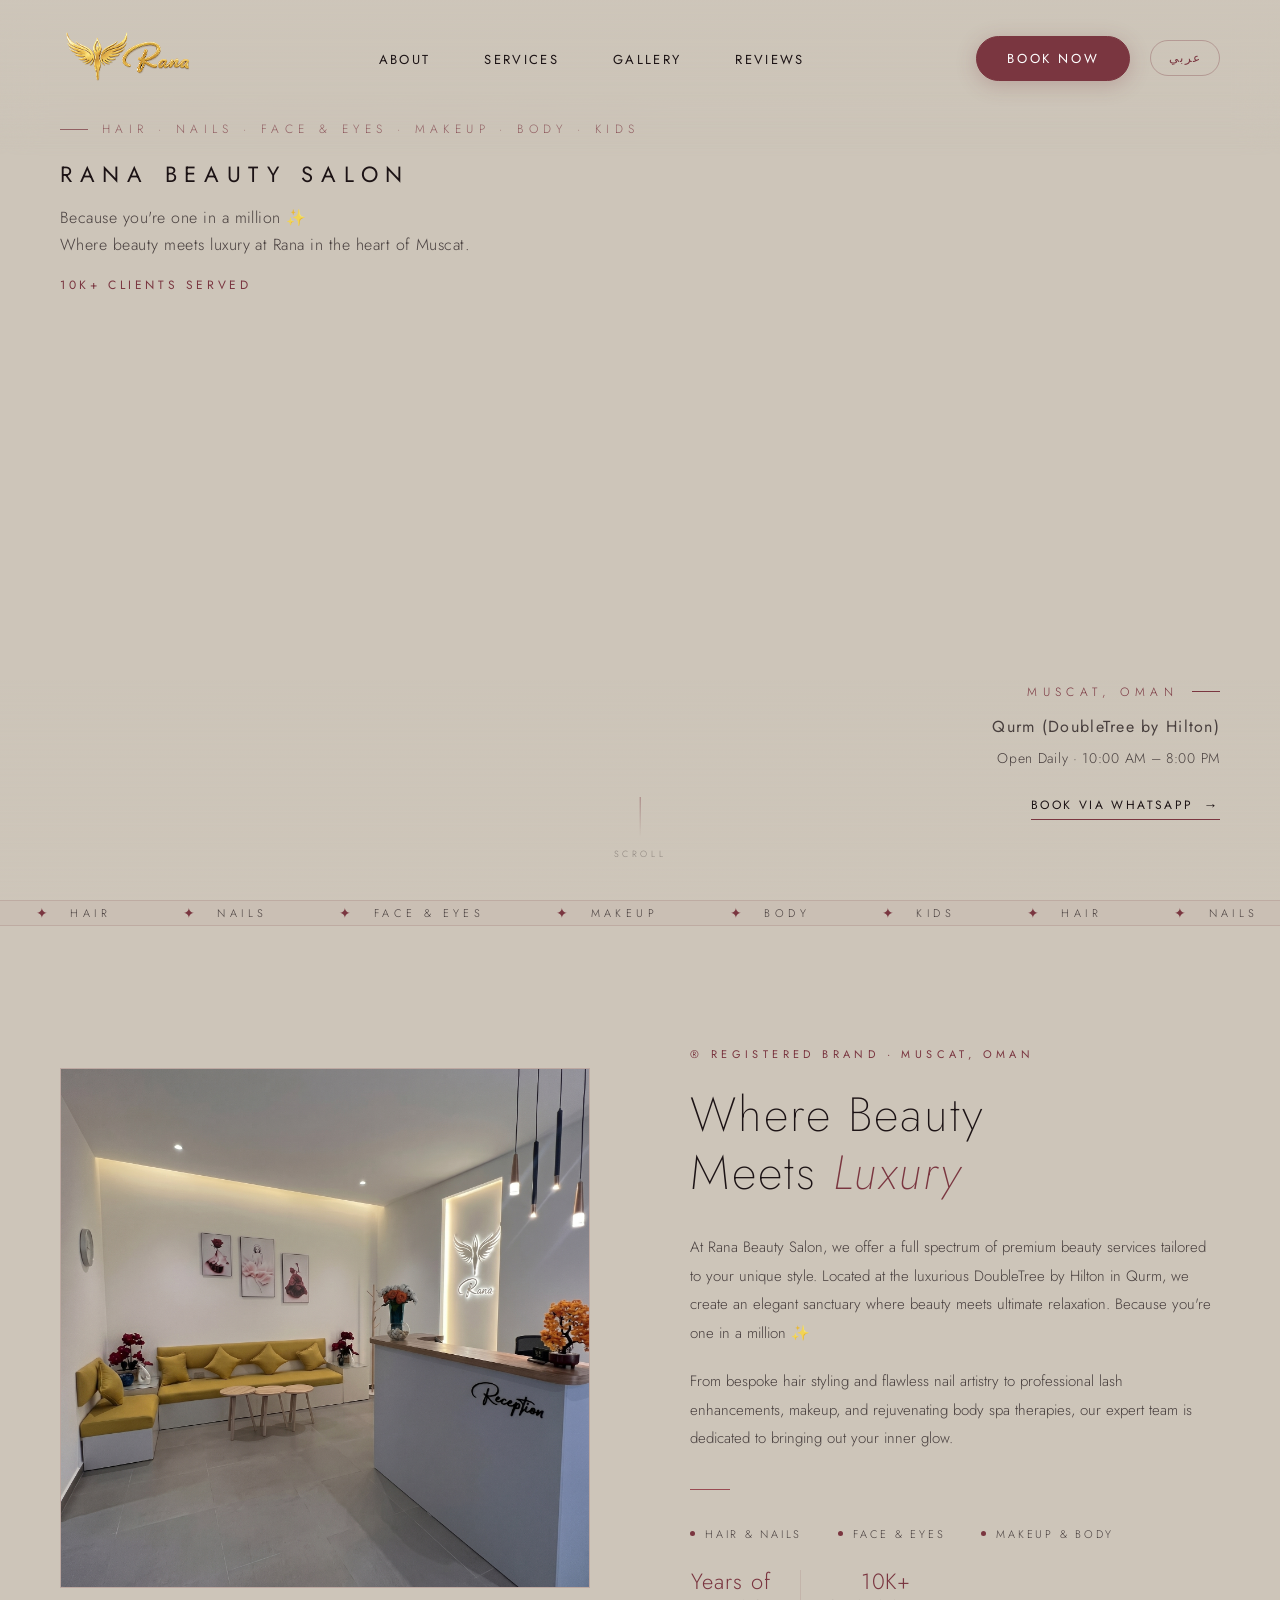
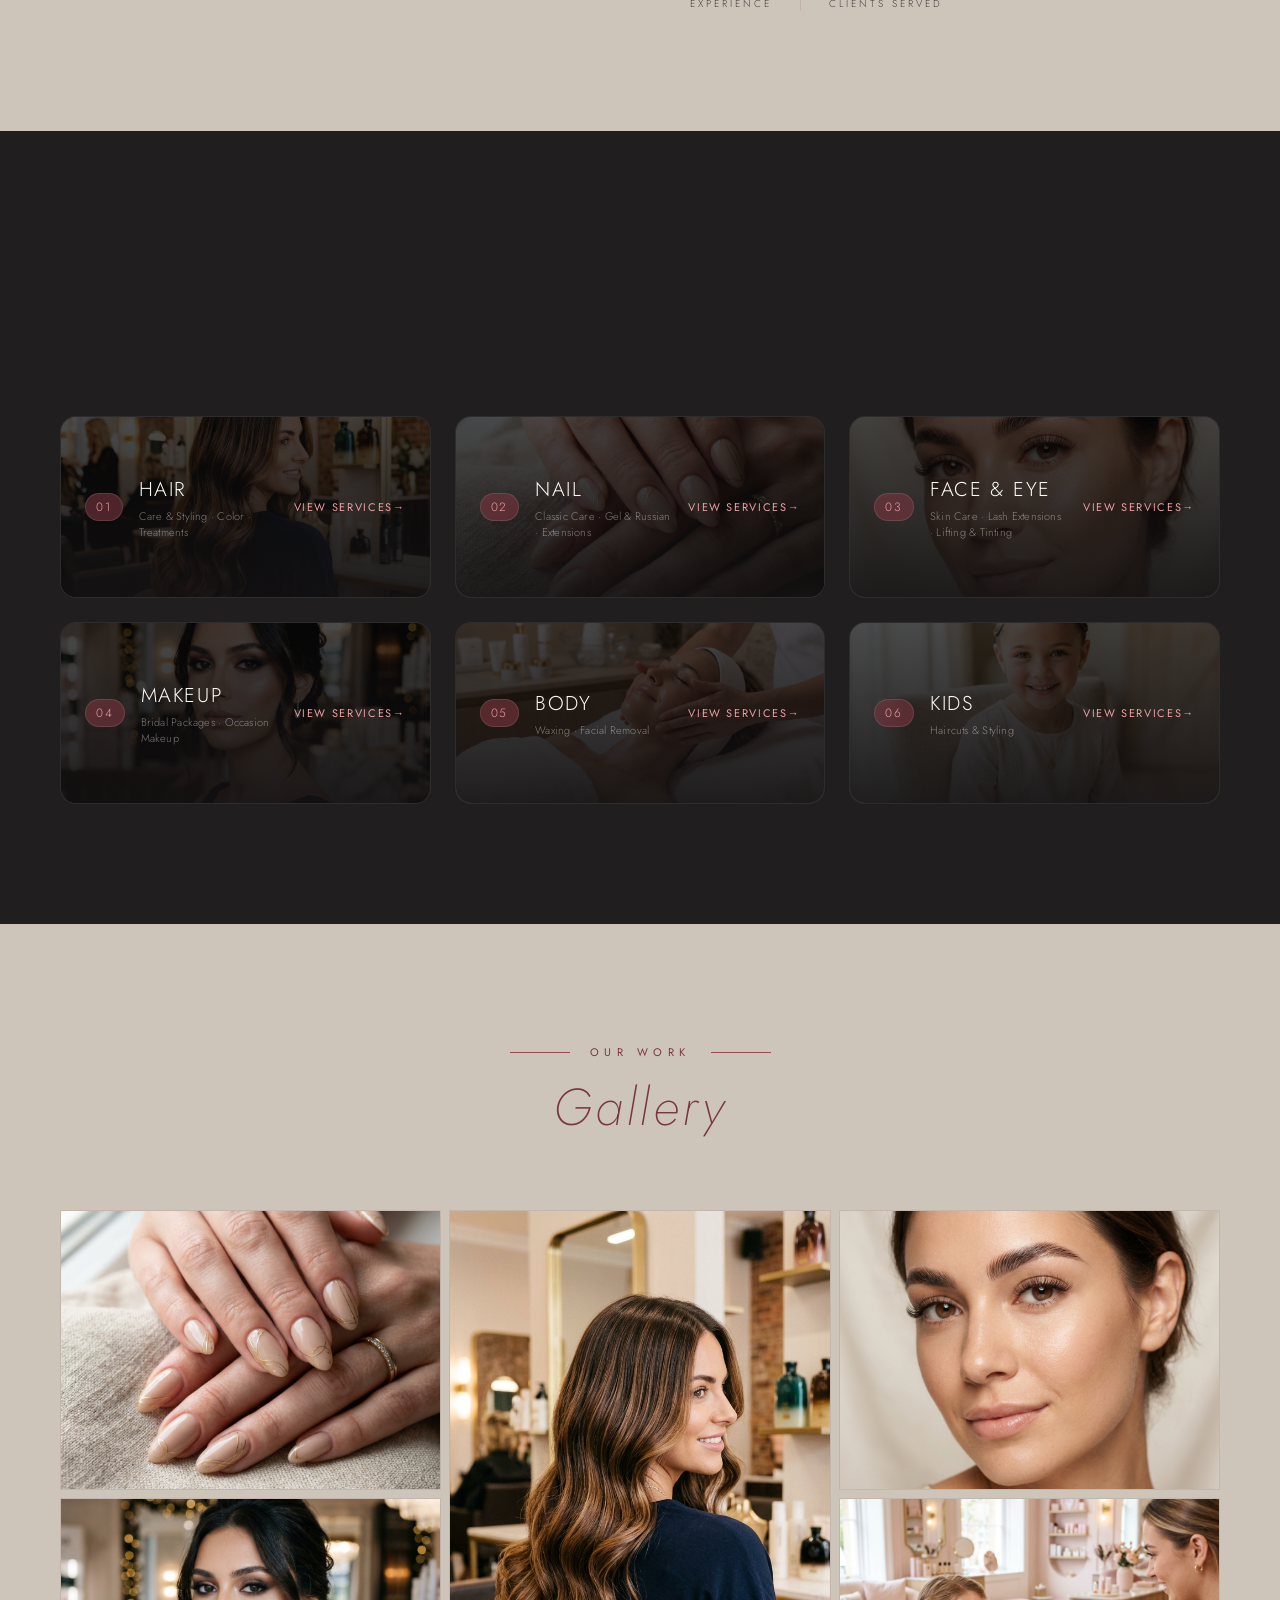
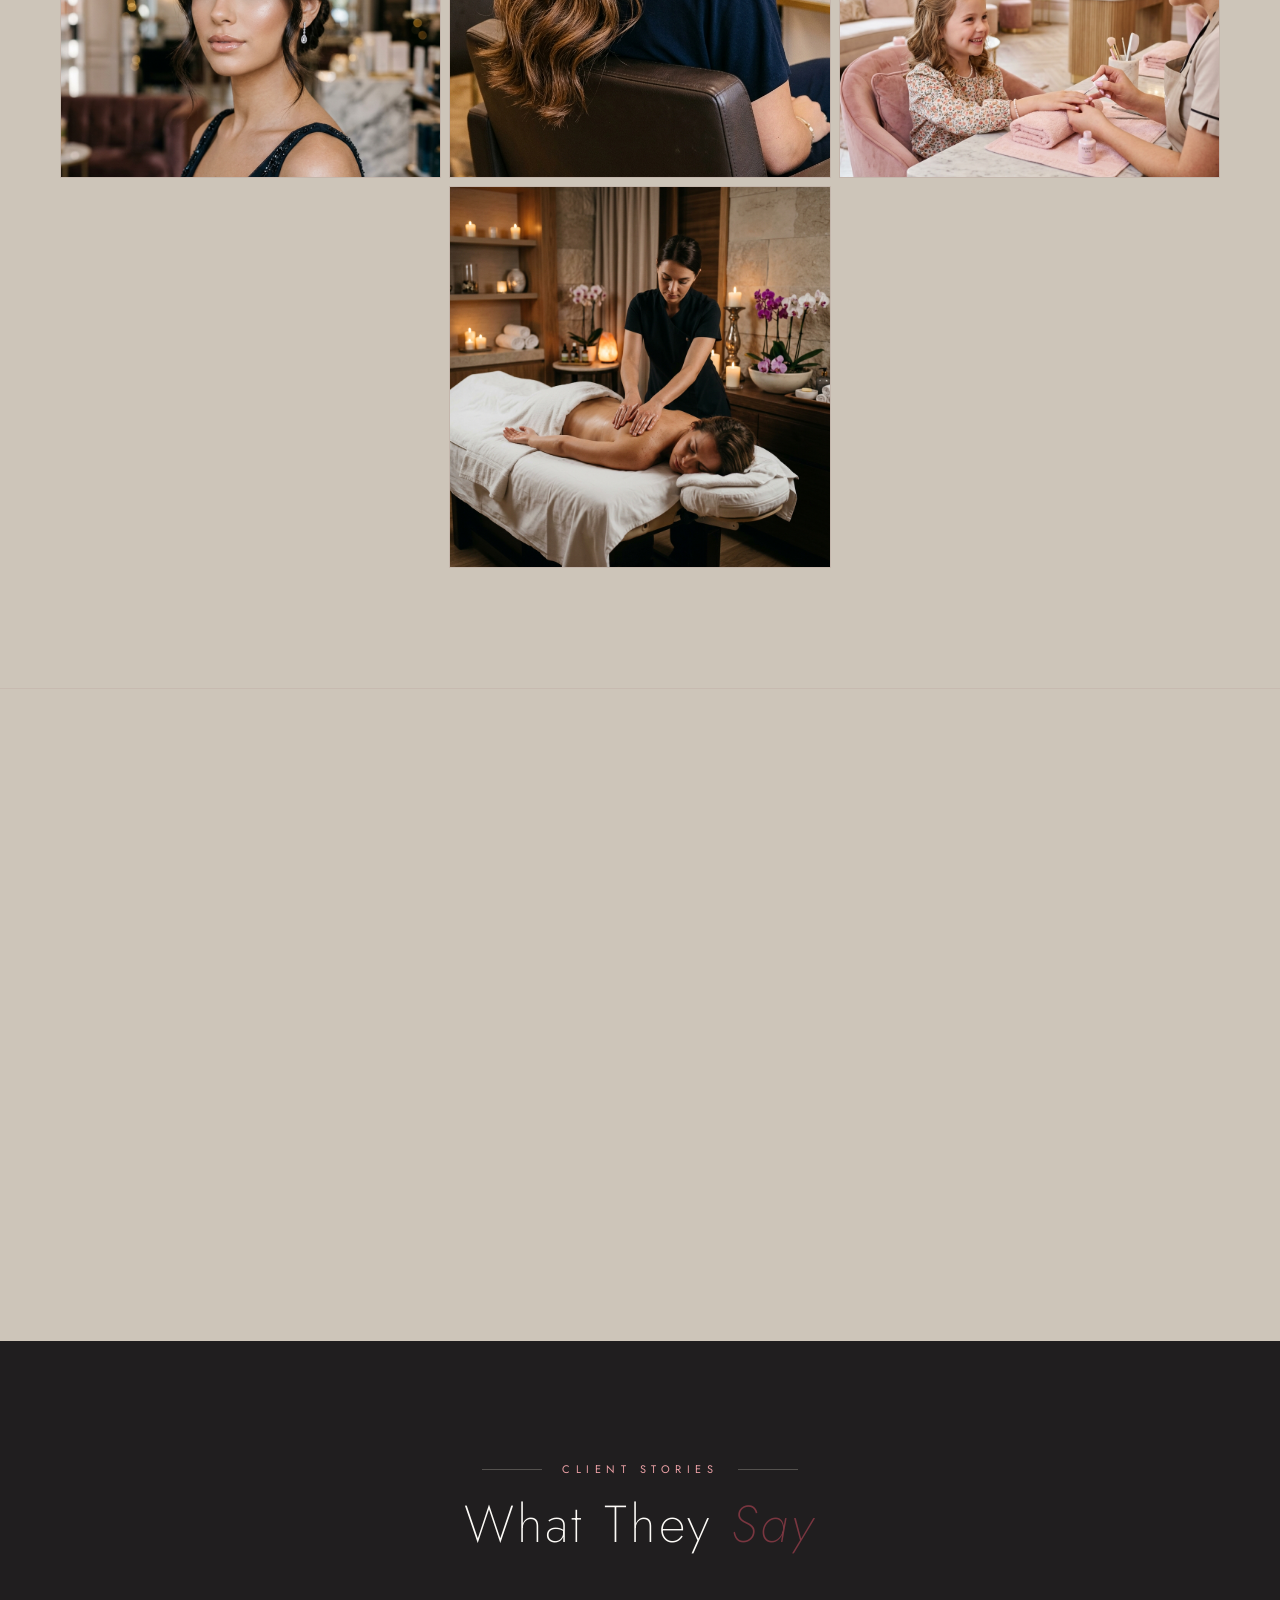
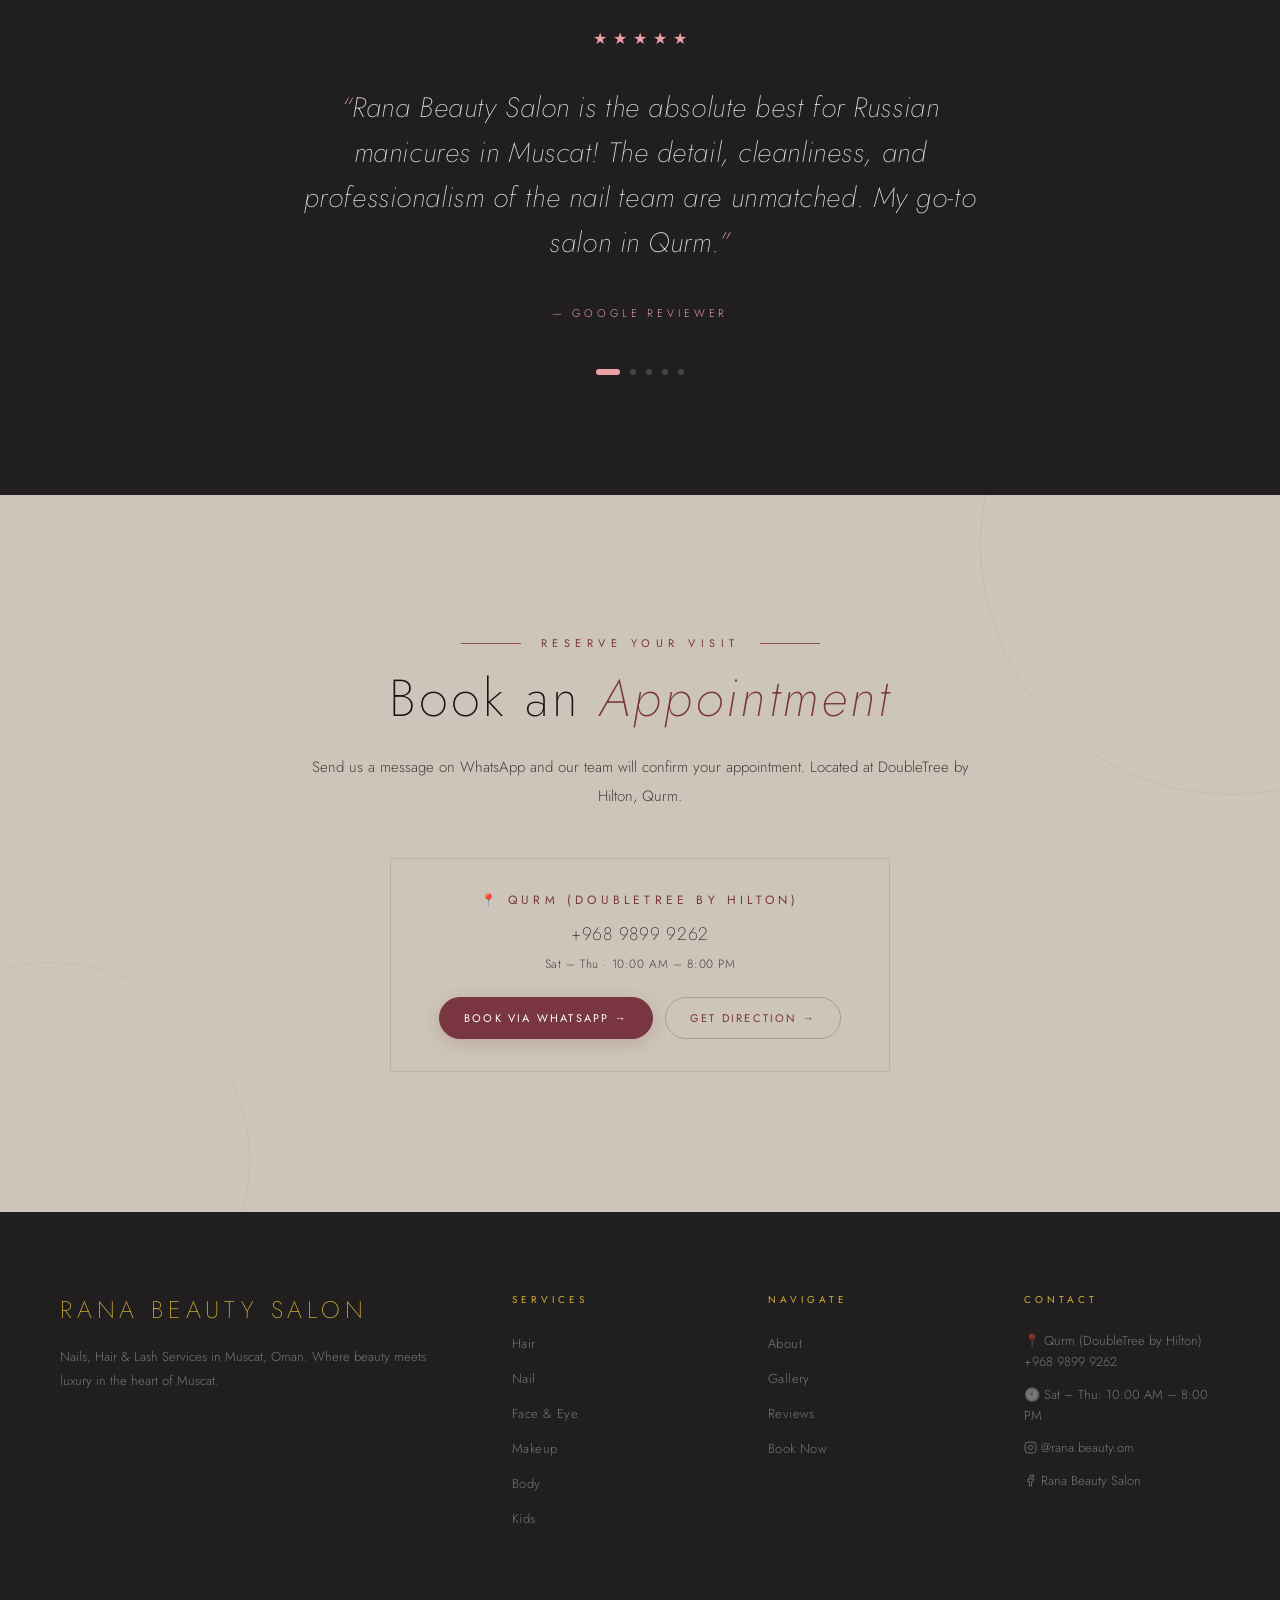
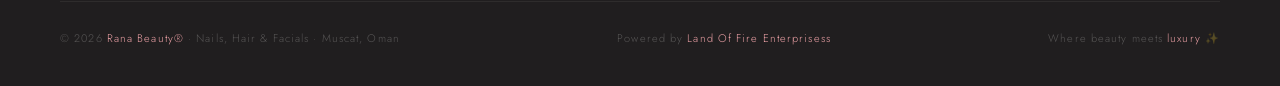
==== commit 6d69367d: "Fix subcategory accordion jump/collapse visual bug" ====
--- a/index.html
+++ b/index.html
@@ -14,7 +14,7 @@
   <link href="https://fonts.googleapis.com/css2?family=Jost:wght@200;300;400&display=swap" rel="stylesheet">
 
   <!-- Styles -->
-  <link rel="stylesheet" href="css/style.css?v=49">
+  <link rel="stylesheet" href="css/style.css?v=50">
 </head>
 
 <body>
@@ -1187,7 +1187,7 @@
   </div>
 
   <!-- Scripts -->
-  <script src="js/main.js?v=33"></script>
+  <script src="js/main.js?v=34"></script>
 </body>
 
 </html>
--- a/css/style.css
+++ b/css/style.css
@@ -2639,6 +2639,10 @@
   .team-grid {
     gap: 30px 15px;
   }
+  .team-member {
+    flex: 0 0 calc(50% - 7.5px);
+    max-width: none;
+  }
   .team-img-wrap {
     width: 140px;
     height: 140px;
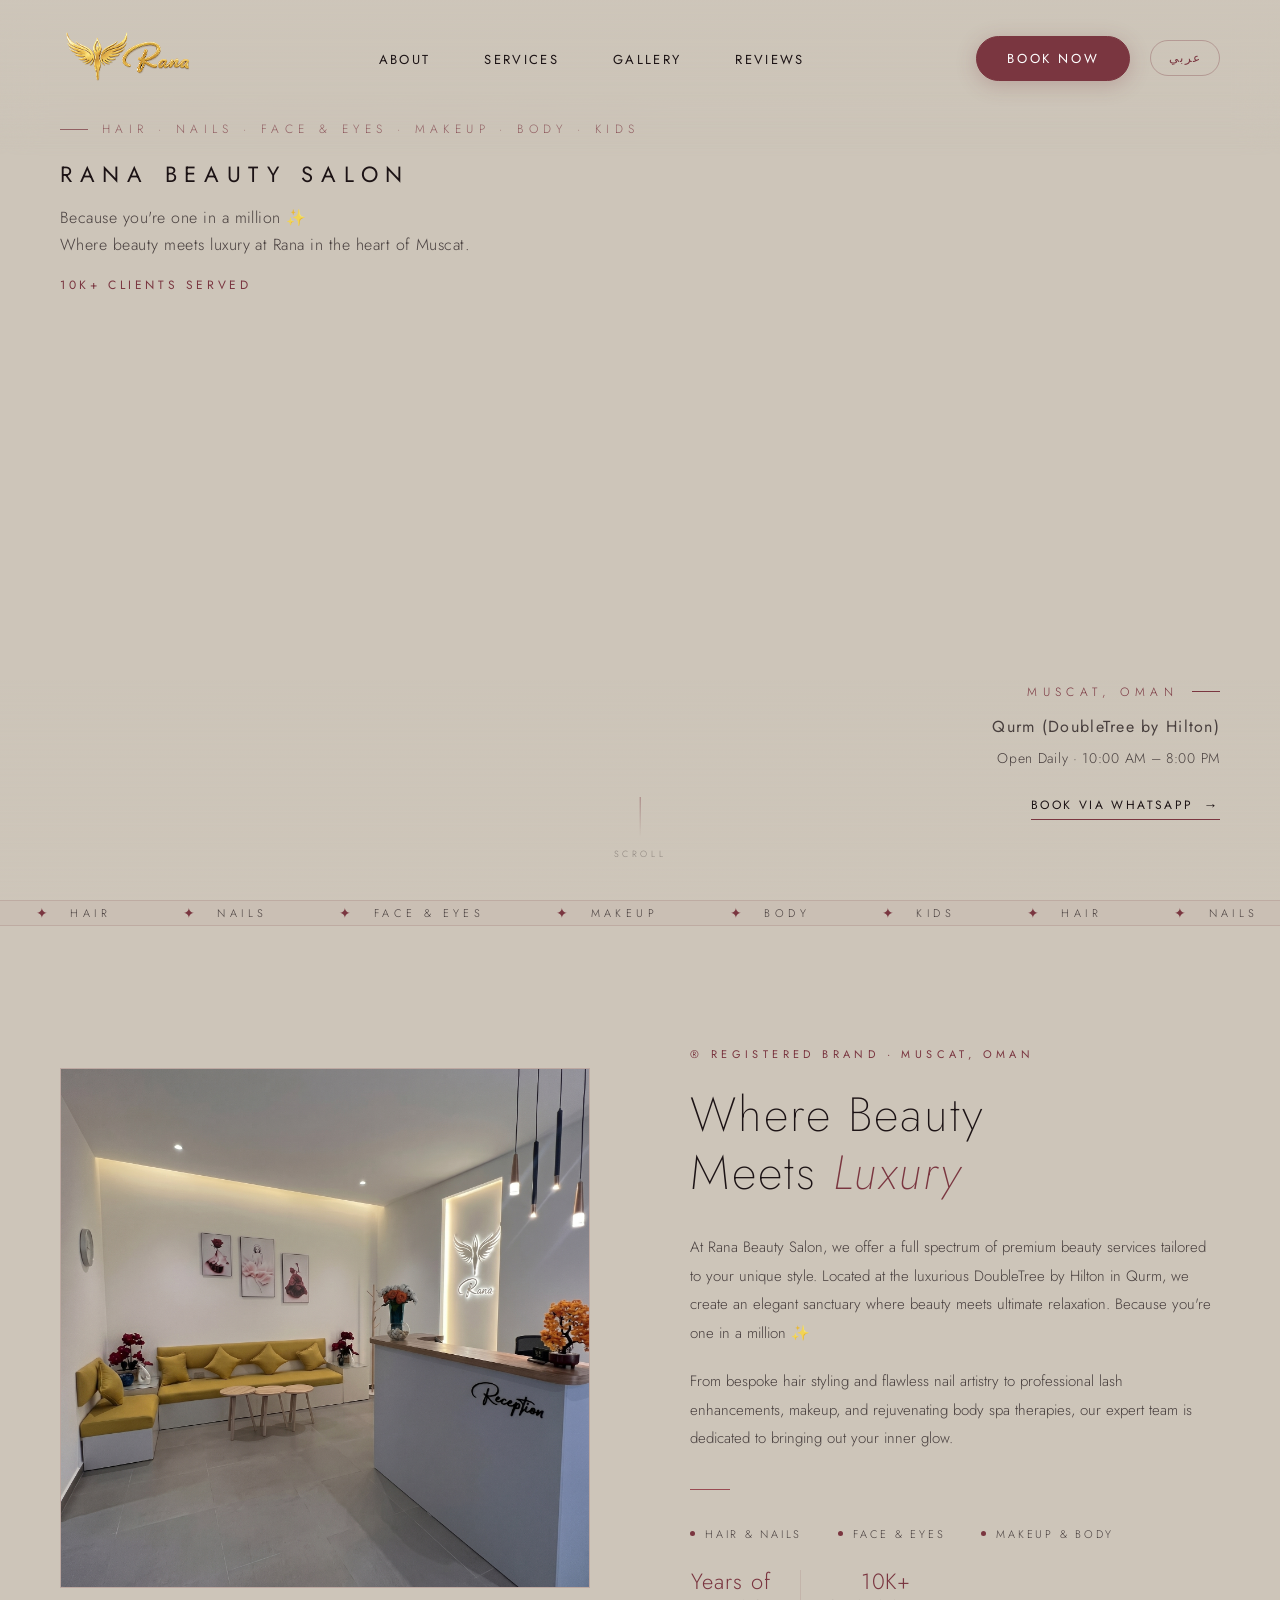
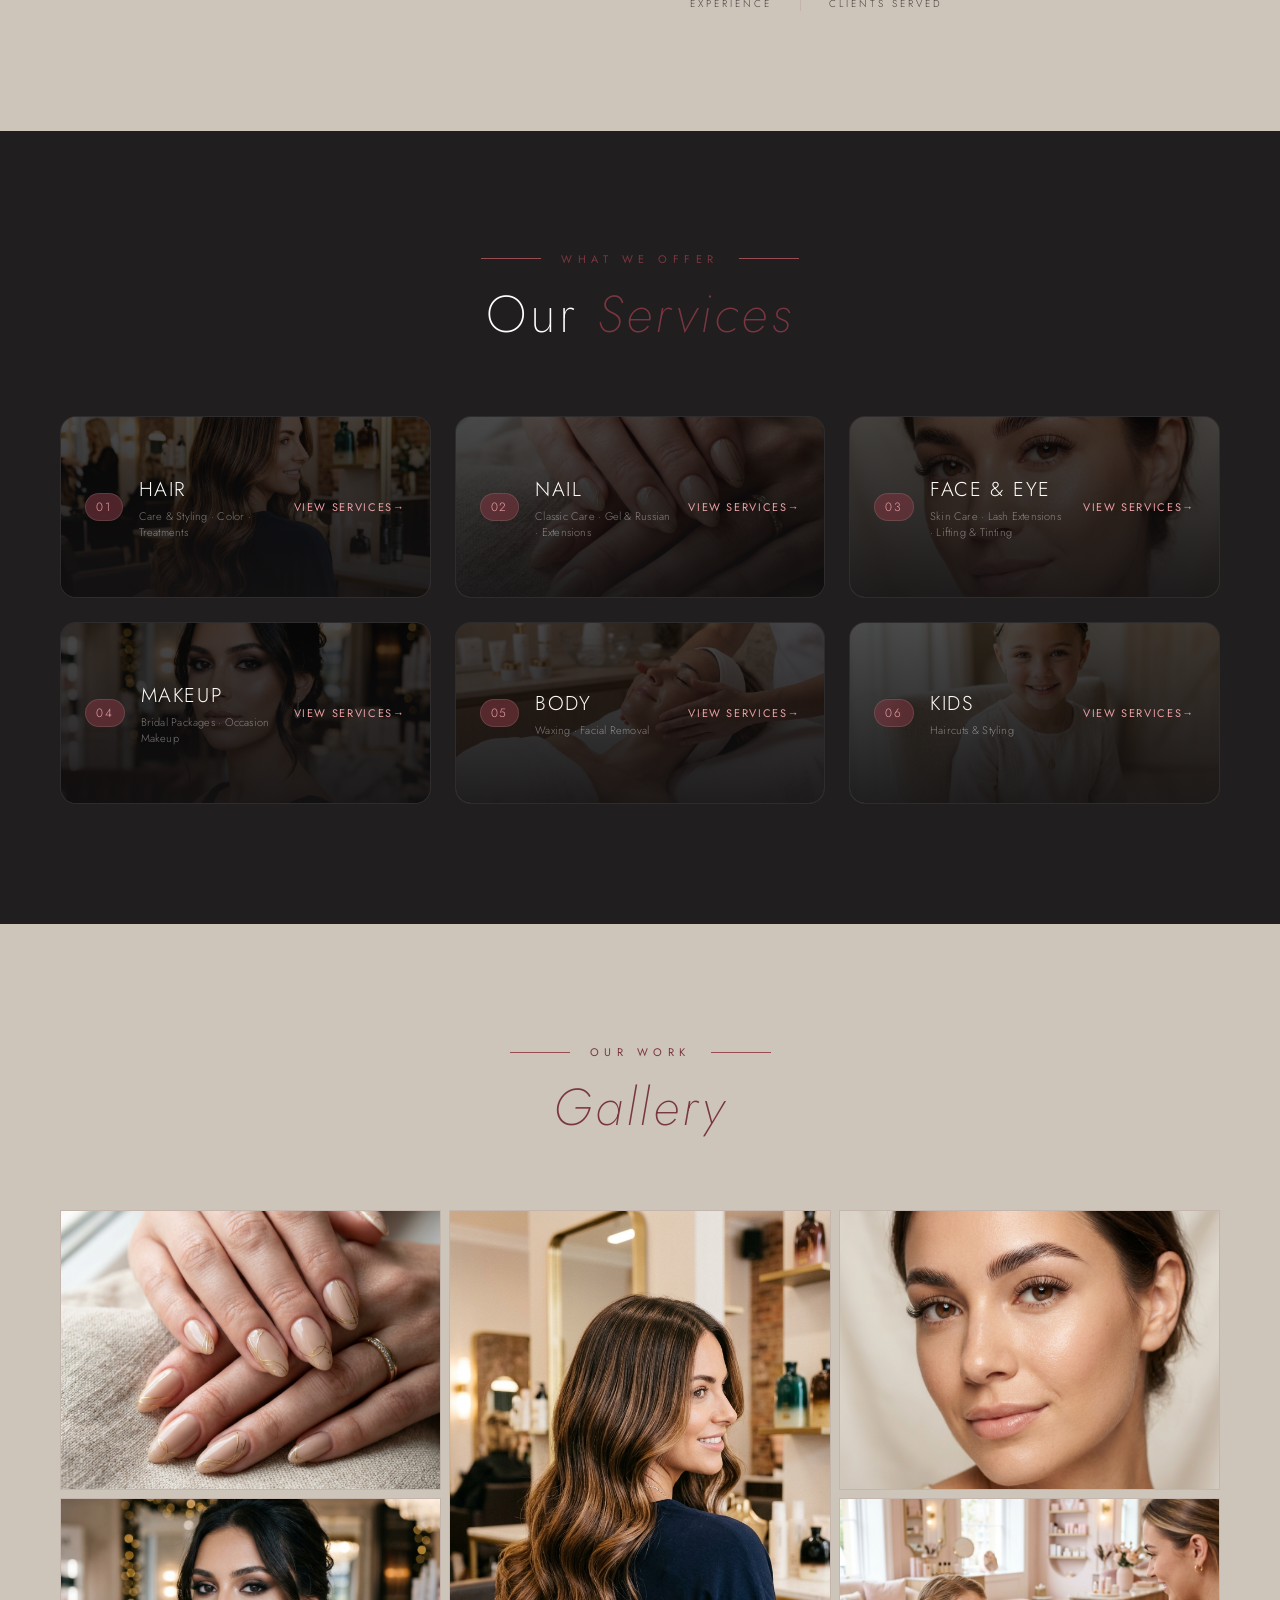
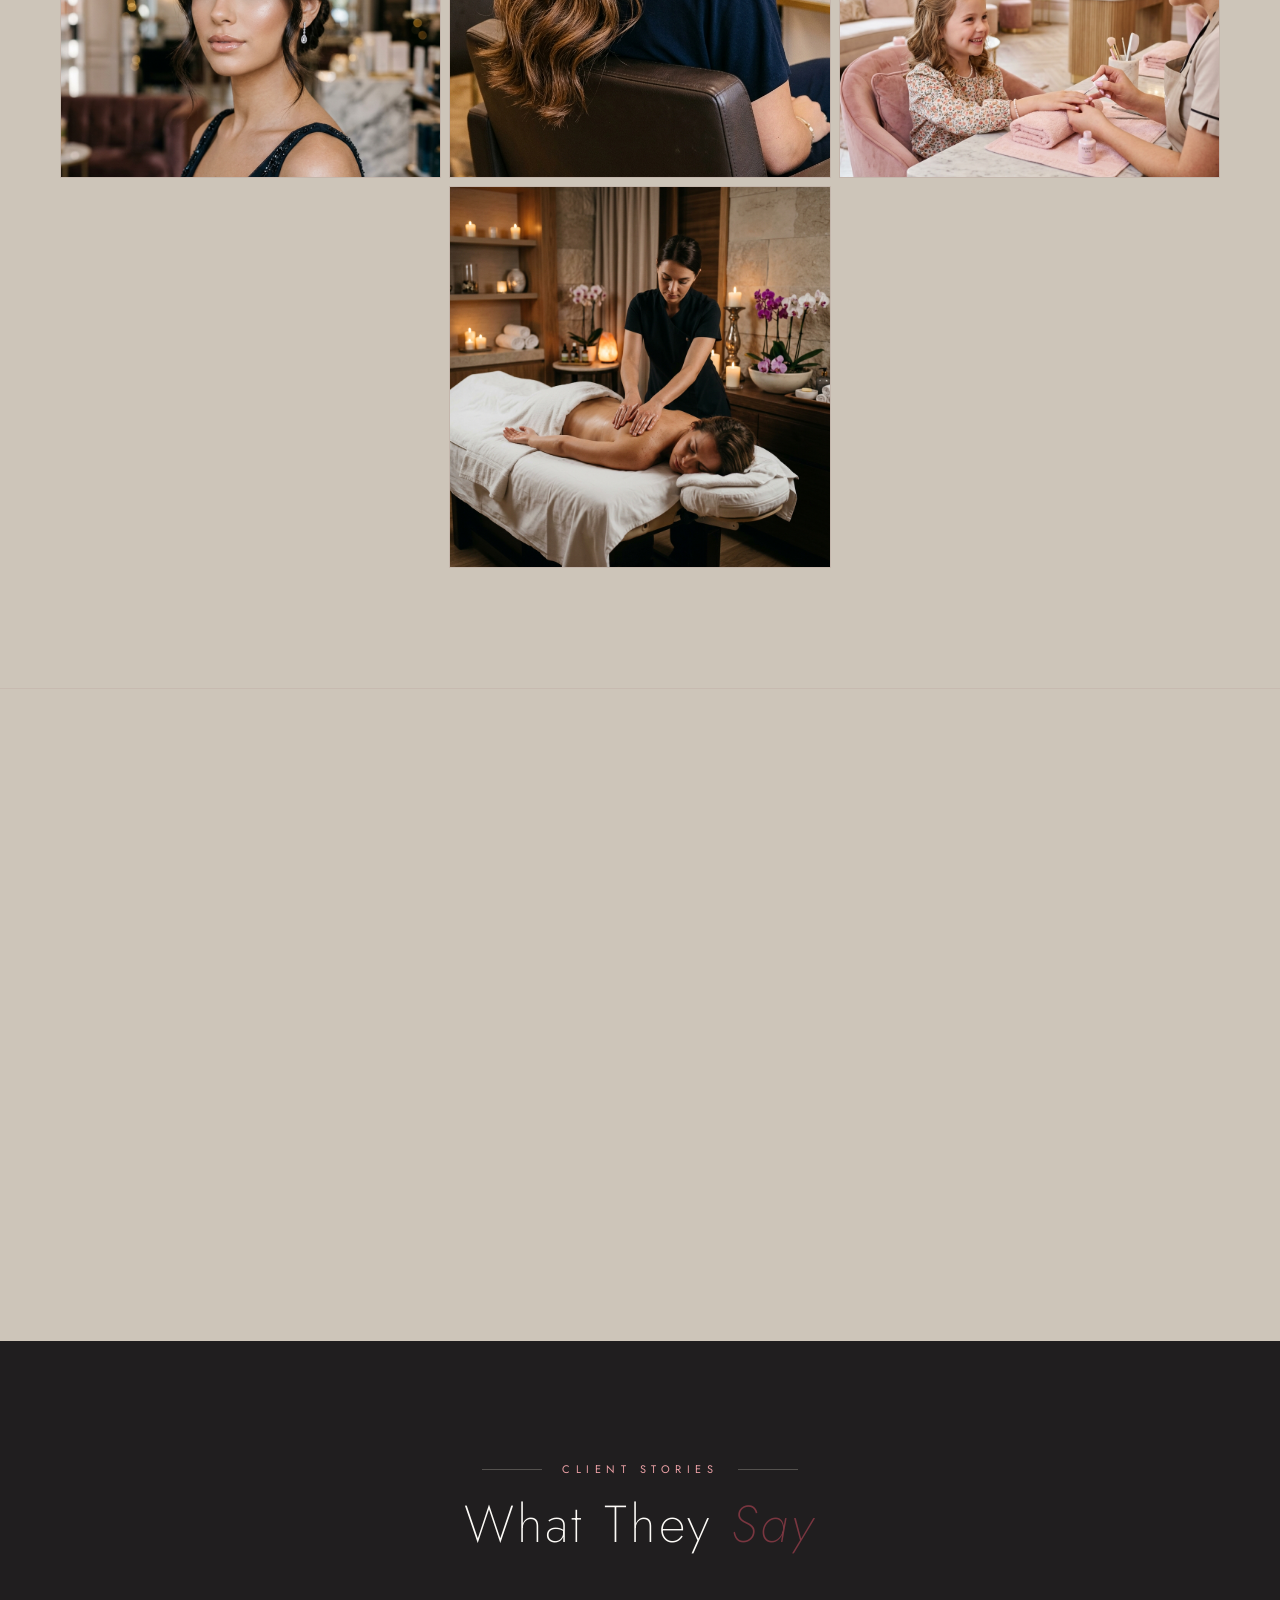
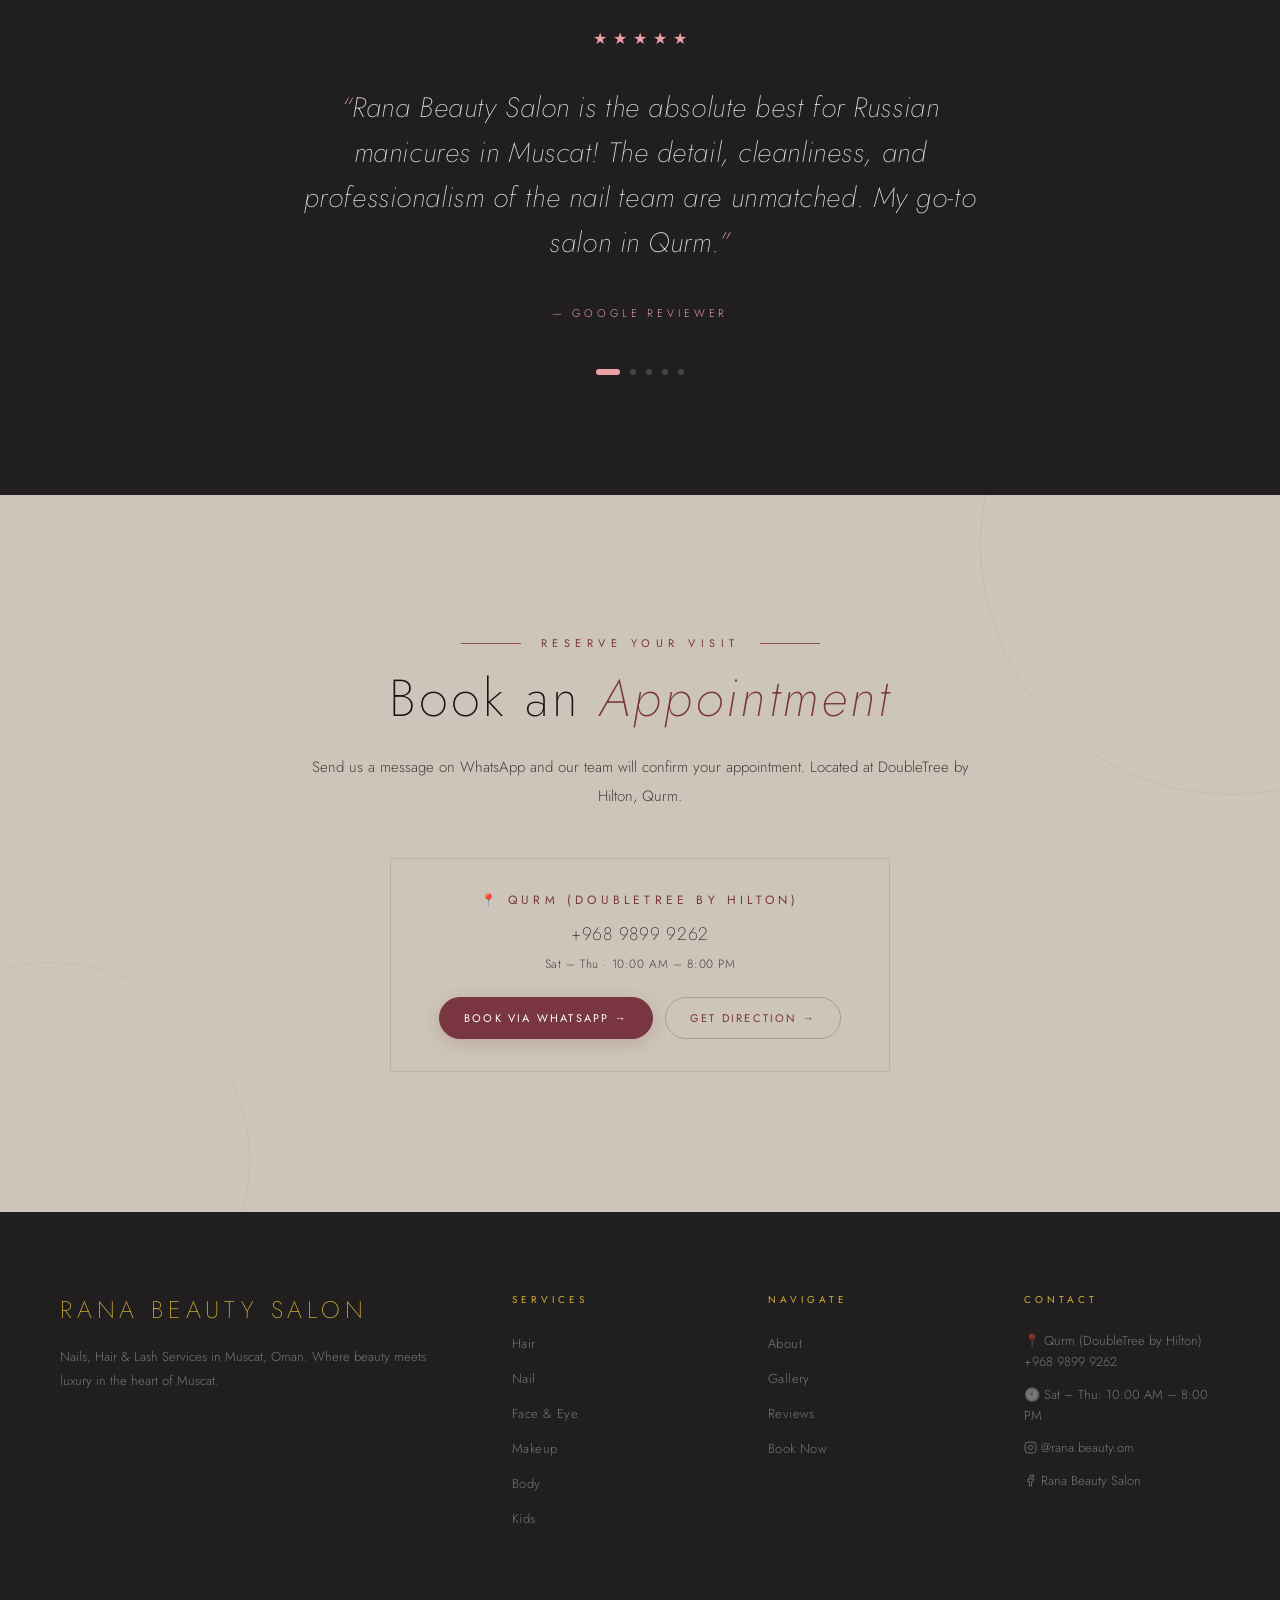
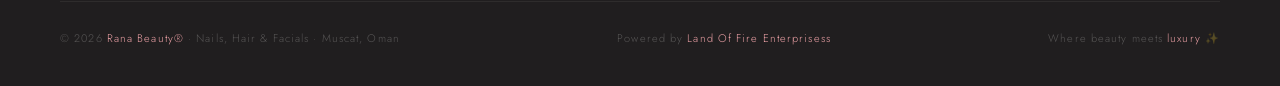
==== commit 2c0ca561: "Fix accordion scroll jump for main category cards" ====
--- a/index.html
+++ b/index.html
@@ -1187,7 +1187,7 @@
   </div>
 
   <!-- Scripts -->
-  <script src="js/main.js?v=34"></script>
+  <script src="js/main.js?v=35"></script>
 </body>
 
 </html>
